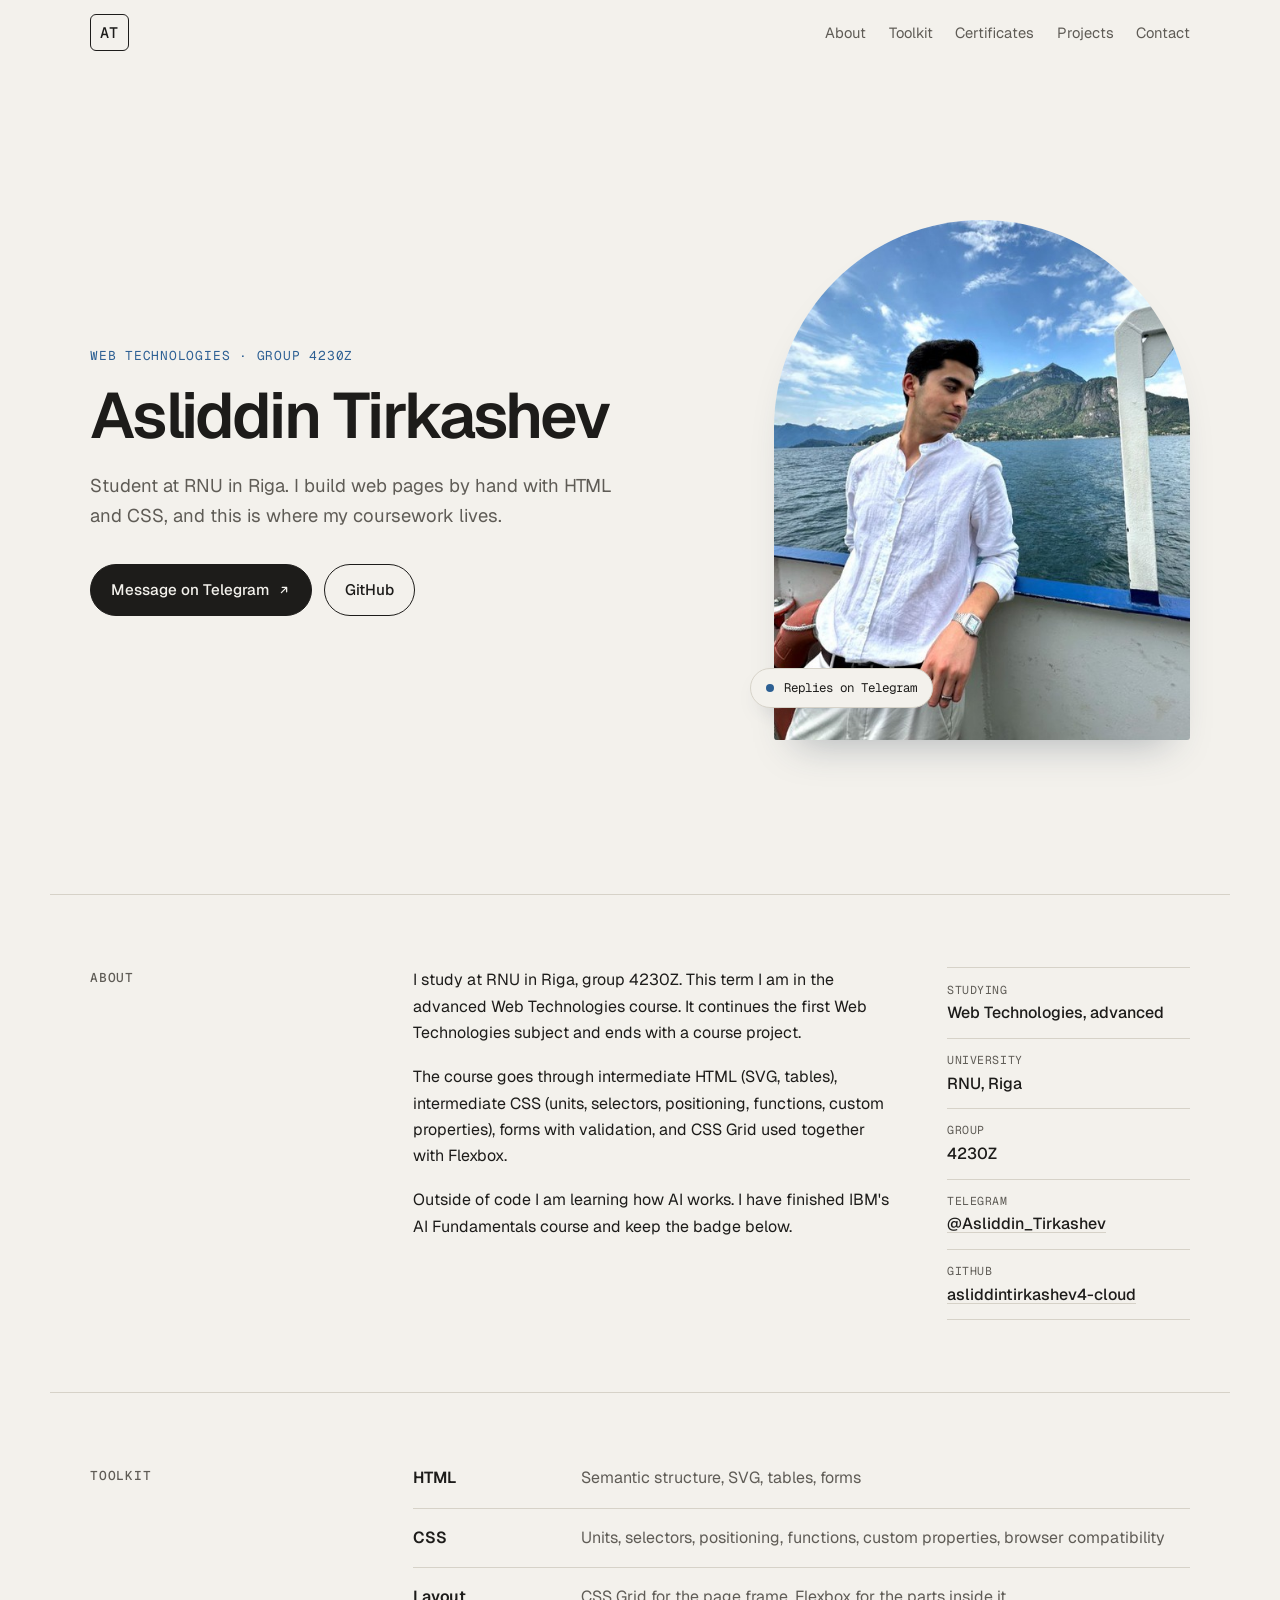
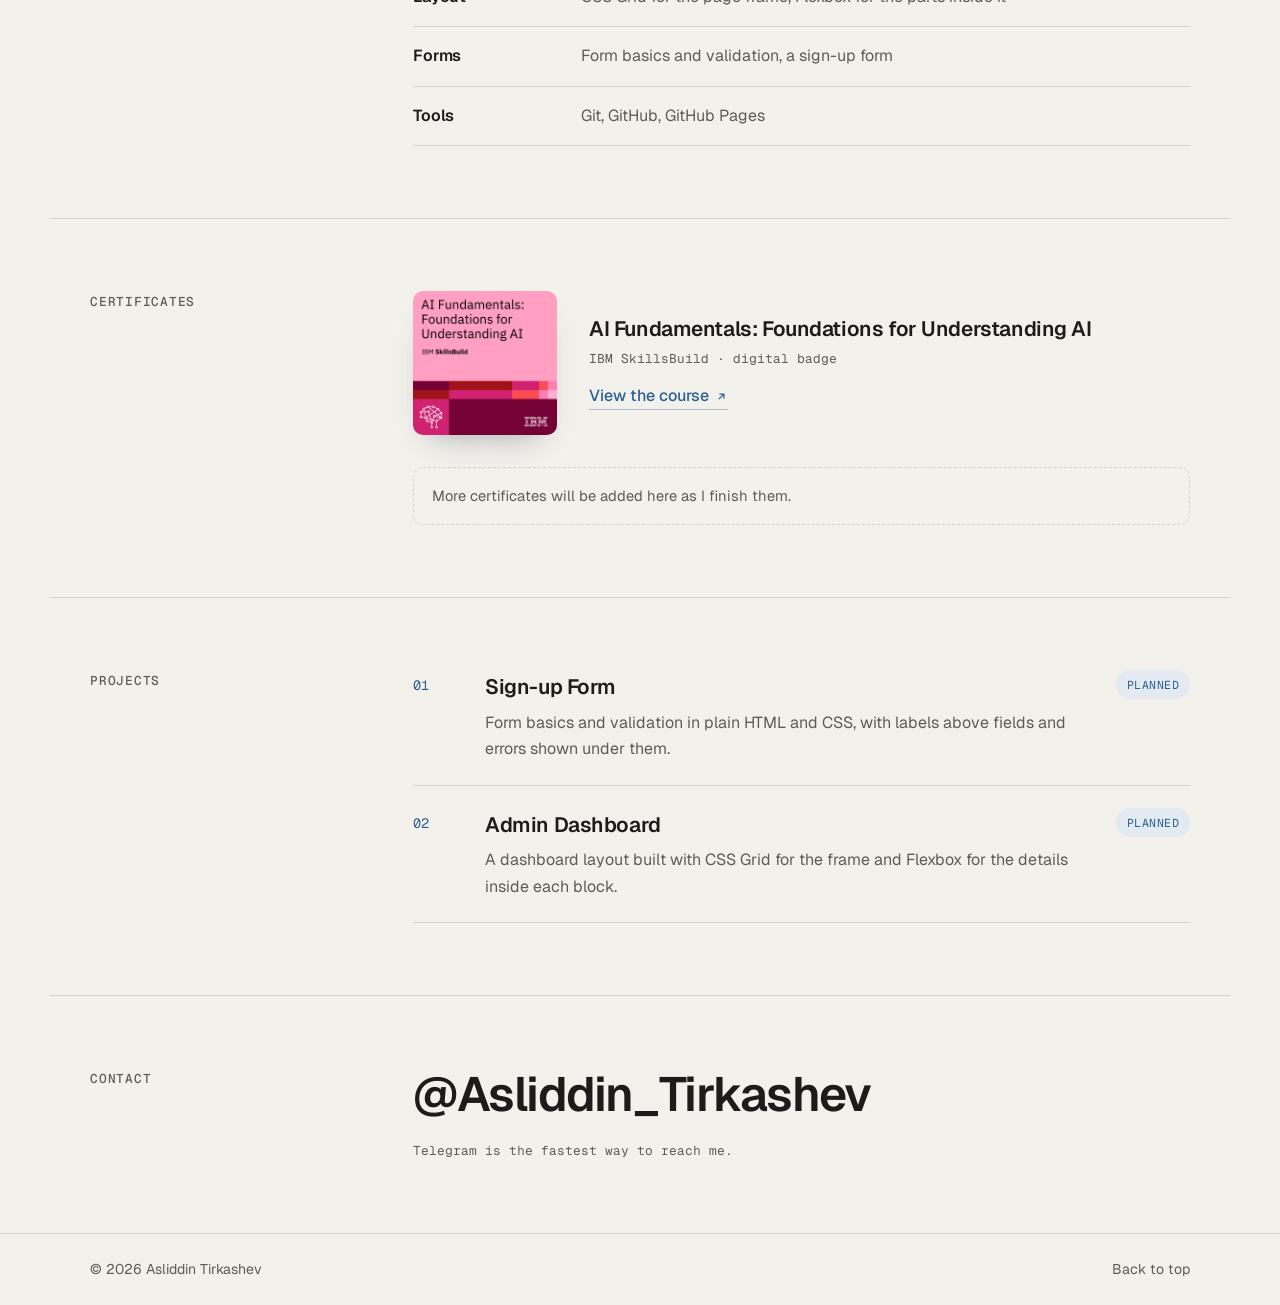
==== index.html @ c1d9bcc5 "Add profile page" ====
<!doctype html>
<html lang="en">
<head>
  <meta charset="utf-8">
  <meta name="viewport" content="width=device-width, initial-scale=1">
  <title>Asliddin Tirkashev — Web Technologies, RNU Riga</title>
  <meta name="description" content="Profile of Asliddin Tirkashev, student of the advanced Web Technologies course at RNU, Riga: skills, certificates and course projects.">
  <meta name="theme-color" content="#f3f1ec">
  <meta property="og:title" content="Asliddin Tirkashev — Web Technologies, RNU Riga">
  <meta property="og:description" content="Student profile: HTML, CSS, Grid, Flexbox, forms. Certificates and course projects.">
  <meta property="og:type" content="website">
  <meta property="og:image" content="assets/photo.jpg">
  <link rel="icon" href="data:image/svg+xml,%3Csvg xmlns='http://www.w3.org/2000/svg' viewBox='0 0 64 64'%3E%3Crect width='64' height='64' rx='14' fill='%232c5f93'/%3E%3Ctext x='32' y='41' font-family='Georgia,serif' font-size='28' text-anchor='middle' fill='%23fff'%3EAT%3C/text%3E%3C/svg%3E">
  <link rel="preconnect" href="https://fonts.googleapis.com">
  <link rel="preconnect" href="https://fonts.gstatic.com" crossorigin>
  <link rel="stylesheet" href="https://fonts.googleapis.com/css2?family=Geist:wght@400;500;600&family=Geist+Mono:wght@400;500&display=swap">
  <link rel="stylesheet" href="style.css">
</head>
<body>
  <a class="skip" href="#main">Skip to content</a>

  <header class="top">
    <div class="wrap top__row">
      <a class="mark" href="#top" aria-label="Asliddin Tirkashev, home">AT</a>
      <nav class="nav" aria-label="Main">
        <a href="#about">About</a>
        <a href="#toolkit">Toolkit</a>
        <a href="#certificates">Certificates</a>
        <a href="#projects">Projects</a>
        <a href="#contact">Contact</a>
      </nav>
    </div>
  </header>

  <main id="main">
    <section class="hero wrap" id="top">
      <div class="hero__text">
        <p class="eyebrow rise" style="--i:0">Web Technologies &middot; Group 4230Z</p>
        <h1 class="rise" style="--i:1">Asliddin Tirkashev</h1>
        <p class="lead rise" style="--i:2">Student at RNU in Riga. I build web pages by hand with HTML and CSS, and this is where my coursework lives.</p>
        <div class="actions rise" style="--i:3">
          <a class="btn btn--solid" href="https://t.me/Asliddin_Tirkashev" target="_blank" rel="noopener">
            Message on Telegram
            <svg viewBox="0 0 16 16" width="14" height="14" aria-hidden="true"><path d="M5 11 11 5M6 5h5v5" fill="none" stroke="currentColor" stroke-width="1.5" stroke-linecap="round" stroke-linejoin="round"/></svg>
          </a>
          <a class="btn btn--line" href="https://github.com/asliddintirkashev4-cloud" target="_blank" rel="noopener">GitHub</a>
        </div>
      </div>

      <figure class="portrait rise" style="--i:2">
        <img src="assets/photo.jpg" width="640" height="640" alt="Asliddin Tirkashev standing on a ferry deck in a white linen shirt, with mountains and a lake behind him">
        <figcaption class="portrait__tag"><span class="dot" aria-hidden="true"></span>Replies on Telegram</figcaption>
      </figure>
    </section>

    <section class="block wrap" id="about">
      <h2 class="label">About</h2>
      <div class="block__body about">
        <div class="about__text">
          <p>I study at RNU in Riga, group 4230Z. This term I am in the advanced Web Technologies course. It continues the first Web Technologies subject and ends with a course project.</p>
          <p>The course goes through intermediate HTML (SVG, tables), intermediate CSS (units, selectors, positioning, functions, custom properties), forms with validation, and CSS Grid used together with Flexbox.</p>
          <p>Outside of code I am learning how AI works. I have finished IBM's AI Fundamentals course and keep the badge below.</p>
        </div>
        <dl class="facts">
          <div><dt>Studying</dt><dd>Web Technologies, advanced</dd></div>
          <div><dt>University</dt><dd>RNU, Riga</dd></div>
          <div><dt>Group</dt><dd>4230Z</dd></div>
          <div><dt>Telegram</dt><dd><a href="https://t.me/Asliddin_Tirkashev" target="_blank" rel="noopener">@Asliddin_Tirkashev</a></dd></div>
          <div><dt>GitHub</dt><dd><a href="https://github.com/asliddintirkashev4-cloud" target="_blank" rel="noopener">asliddintirkashev4-cloud</a></dd></div>
        </dl>
      </div>
    </section>

    <section class="block wrap" id="toolkit">
      <h2 class="label">Toolkit</h2>
      <div class="block__body">
        <ul class="rows">
          <li><span class="rows__name">HTML</span><span class="rows__desc">Semantic structure, SVG, tables, forms</span></li>
          <li><span class="rows__name">CSS</span><span class="rows__desc">Units, selectors, positioning, functions, custom properties, browser compatibility</span></li>
          <li><span class="rows__name">Layout</span><span class="rows__desc">CSS Grid for the page frame, Flexbox for the parts inside it</span></li>
          <li><span class="rows__name">Forms</span><span class="rows__desc">Form basics and validation, a sign-up form</span></li>
          <li><span class="rows__name">Tools</span><span class="rows__desc">Git, GitHub, GitHub Pages</span></li>
        </ul>
      </div>
    </section>

    <section class="block wrap" id="certificates">
      <h2 class="label">Certificates</h2>
      <div class="block__body">
        <article class="cert">
          <img src="assets/ibm-ai-fundamentals.png" width="600" height="600" loading="lazy" alt="IBM SkillsBuild badge: AI Fundamentals, Foundations for Understanding AI">
          <div class="cert__text">
            <h3>AI Fundamentals: Foundations for Understanding AI</h3>
            <p class="meta">IBM SkillsBuild &middot; digital badge</p>
            <a class="link" href="https://ibm.biz/BdbBS4" target="_blank" rel="noopener">View the course
              <svg viewBox="0 0 16 16" width="13" height="13" aria-hidden="true"><path d="M5 11 11 5M6 5h5v5" fill="none" stroke="currentColor" stroke-width="1.5" stroke-linecap="round" stroke-linejoin="round"/></svg>
            </a>
          </div>
        </article>
        <p class="empty">More certificates will be added here as I finish them.</p>
      </div>
    </section>

    <section class="block wrap" id="projects">
      <h2 class="label">Projects</h2>
      <div class="block__body">
        <ol class="projects">
          <li>
            <span class="projects__n">01</span>
            <div>
              <h3>Sign-up Form</h3>
              <p>Form basics and validation in plain HTML and CSS, with labels above fields and errors shown under them.</p>
            </div>
            <span class="status">Planned</span>
          </li>
          <li>
            <span class="projects__n">02</span>
            <div>
              <h3>Admin Dashboard</h3>
              <p>A dashboard layout built with CSS Grid for the frame and Flexbox for the details inside each block.</p>
            </div>
            <span class="status">Planned</span>
          </li>
        </ol>
      </div>
    </section>

    <section class="block wrap" id="contact">
      <h2 class="label">Contact</h2>
      <div class="block__body contact">
        <a class="contact__big" href="https://t.me/Asliddin_Tirkashev" target="_blank" rel="noopener">@Asliddin_Tirkashev</a>
        <p class="meta">Telegram is the fastest way to reach me.</p>
      </div>
    </section>
  </main>

  <footer class="foot">
    <div class="wrap foot__row">
      <span>&copy; 2026 Asliddin Tirkashev</span>
      <a href="#top">Back to top</a>
    </div>
  </footer>

  <script>
    (function () {
      var items = document.querySelectorAll('.block');
      if (!('IntersectionObserver' in window)) return;
      document.documentElement.classList.add('js');
      var io = new IntersectionObserver(function (entries) {
        entries.forEach(function (e) {
          if (e.isIntersecting) { e.target.classList.add('in'); io.unobserve(e.target); }
        });
      }, { threshold: 0.12 });
      items.forEach(function (el) { io.observe(el); });
    })();
  </script>
</body>
</html>
---- style.css ----
:root {
  --bg: #f3f1ec;
  --ink: #1d1c1a;
  --muted: #5f5c56;
  --line: #d6d2c8;
  --accent: #2c5f93;
  --accent-soft: #e3eaf1;
  --radius: 14px;
  --ease: cubic-bezier(0.16, 1, 0.3, 1);
  --font: "Geist", system-ui, -apple-system, "Segoe UI", sans-serif;
  --mono: "Geist Mono", ui-monospace, "SF Mono", Menlo, monospace;
}

*, *::before, *::after { box-sizing: border-box; }

html { scroll-behavior: smooth; scroll-padding-top: 4.5rem; }

body {
  margin: 0;
  background: var(--bg);
  color: var(--ink);
  font-family: var(--font);
  font-size: 1rem;
  line-height: 1.65;
  -webkit-font-smoothing: antialiased;
}

img { display: block; max-width: 100%; height: auto; }

a { color: inherit; }

:focus-visible { outline: 2px solid var(--accent); outline-offset: 3px; border-radius: 4px; }

.wrap {
  width: 100%;
  max-width: 1180px;
  margin-inline: auto;
  padding-inline: clamp(1rem, 4vw, 2.5rem);
}

.skip {
  position: absolute; left: 1rem; top: -4rem;
  background: var(--ink); color: var(--bg);
  padding: 0.5rem 0.9rem; border-radius: 6px; text-decoration: none;
}
.skip:focus { top: 1rem; }

/* header */
.top { position: sticky; top: 0; background: color-mix(in srgb, var(--bg) 88%, transparent); backdrop-filter: blur(10px); border-bottom: 1px solid transparent; z-index: 5; }
.top__row { display: flex; align-items: center; justify-content: space-between; gap: 1rem; padding-block: 0.9rem; }
.mark {
  font-family: var(--mono); font-weight: 500; font-size: 0.95rem; letter-spacing: 0.04em;
  text-decoration: none; padding: 0.3rem 0.55rem; border: 1px solid var(--ink); border-radius: 6px;
}
.nav { display: flex; flex-wrap: wrap; gap: 0.25rem 1.4rem; font-size: 0.92rem; }
.nav a { text-decoration: none; color: var(--muted); transition: color 0.25s var(--ease); }
.nav a:hover { color: var(--ink); }

/* hero: text left, arch portrait right, uneven columns */
.hero {
  display: grid;
  grid-template-columns: 7fr 5fr;
  gap: clamp(2rem, 6vw, 5rem);
  align-items: center;
  min-height: calc(100dvh - 4.5rem);
  padding-block: clamp(2rem, 6vh, 4rem);
}

.eyebrow {
  margin: 0 0 1.1rem;
  font-family: var(--mono); font-size: 0.8rem; letter-spacing: 0.06em; text-transform: uppercase;
  color: var(--accent);
}

h1 {
  margin: 0 0 1.4rem;
  font-weight: 600;
  font-size: clamp(2.4rem, 5.4vw, 4rem);
  line-height: 1.02;
  letter-spacing: -0.035em;
}

.lead { margin: 0 0 2rem; max-width: 46ch; font-size: 1.15rem; color: var(--muted); }

.actions { display: flex; flex-wrap: wrap; gap: 0.75rem; }

.btn {
  display: inline-flex; align-items: center; gap: 0.5rem;
  padding: 0.8rem 1.25rem; border-radius: 999px;
  font-weight: 500; font-size: 0.95rem; text-decoration: none;
  border: 1px solid var(--ink);
  transition: transform 0.3s var(--ease), background 0.3s var(--ease), color 0.3s var(--ease);
}
.btn svg { transition: transform 0.3s var(--ease); }
.btn:hover svg { transform: translate(2px, -2px); }
.btn:active { transform: translateY(1px) scale(0.98); }
.btn--solid { background: var(--ink); color: var(--bg); }
.btn--solid:hover { background: var(--accent); border-color: var(--accent); }
.btn--line:hover { background: var(--ink); color: var(--bg); }

.portrait { margin: 0; position: relative; justify-self: end; width: min(100%, 26rem); }
.portrait img {
  width: 100%; aspect-ratio: 4 / 5; object-fit: cover; object-position: 25% 50%;
  border-radius: 999px 999px var(--radius) var(--radius);
  box-shadow: 0 24px 40px -22px rgba(44, 60, 80, 0.35);
}
.portrait__tag {
  position: absolute; left: -1.5rem; bottom: 2rem;
  display: inline-flex; align-items: center; gap: 0.6rem;
  padding: 0.55rem 0.95rem; border-radius: 999px;
  background: var(--bg); border: 1px solid var(--line);
  font-family: var(--mono); font-size: 0.78rem;
  box-shadow: 0 10px 24px -14px rgba(44, 60, 80, 0.4);
}
.dot { width: 8px; height: 8px; border-radius: 50%; background: var(--accent); animation: breathe 2.6s ease-in-out infinite; }
@keyframes breathe { 0%, 100% { opacity: 1; transform: scale(1); } 50% { opacity: 0.35; transform: scale(0.8); } }

/* sections: label column + content column */
.block {
  display: grid;
  grid-template-columns: 1fr 3fr;
  gap: 1.5rem clamp(1.5rem, 5vw, 4rem);
  padding-block: clamp(2.5rem, 7vw, 4.5rem);
  border-top: 1px solid var(--line);
}
.label {
  margin: 0; font-family: var(--mono); font-weight: 500;
  font-size: 0.8rem; letter-spacing: 0.06em; text-transform: uppercase; color: var(--muted);
}

.about { display: grid; grid-template-columns: 2fr 1fr; gap: 2rem clamp(1.5rem, 4vw, 3rem); }
.about__text p { margin: 0 0 1.1rem; max-width: 60ch; }
.about__text p:last-child { margin-bottom: 0; }

.facts { margin: 0; }
.facts div { padding-block: 0.7rem; border-top: 1px solid var(--line); }
.facts div:last-child { border-bottom: 1px solid var(--line); }
.facts dt { font-family: var(--mono); font-size: 0.72rem; letter-spacing: 0.05em; text-transform: uppercase; color: var(--muted); }
.facts dd { margin: 0.1rem 0 0; font-weight: 500; overflow-wrap: anywhere; }
.facts a { text-decoration-color: var(--line); text-underline-offset: 3px; transition: text-decoration-color 0.25s var(--ease); }
.facts a:hover { text-decoration-color: var(--accent); }

.rows { list-style: none; margin: 0; padding: 0; }
.rows li {
  display: grid; grid-template-columns: 9rem 1fr; gap: 0.5rem 1.5rem;
  padding-block: 1rem; border-bottom: 1px solid var(--line);
}
.rows li:first-child { padding-top: 0; }
.rows__name { font-weight: 600; letter-spacing: -0.01em; }
.rows__desc { color: var(--muted); max-width: 58ch; }

.cert { display: grid; grid-template-columns: 9rem 1fr; gap: 1.5rem 2rem; align-items: center; }
.cert img { border-radius: 10px; box-shadow: 0 16px 30px -18px rgba(44, 60, 80, 0.45); }
.cert h3 { margin: 0 0 0.35rem; font-size: 1.3rem; font-weight: 600; letter-spacing: -0.02em; line-height: 1.25; }
.meta { margin: 0 0 0.9rem; font-family: var(--mono); font-size: 0.8rem; color: var(--muted); }
.link {
  display: inline-flex; align-items: center; gap: 0.4rem;
  color: var(--accent); font-weight: 500; text-decoration: none;
  border-bottom: 1px solid color-mix(in srgb, var(--accent) 35%, transparent);
  transition: border-color 0.25s var(--ease);
}
.link:hover { border-color: var(--accent); }
.empty {
  margin: 2rem 0 0; padding: 1rem 1.1rem;
  border: 1px dashed var(--line); border-radius: 10px;
  color: var(--muted); font-size: 0.92rem;
}

.projects { list-style: none; margin: 0; padding: 0; }
.projects li {
  display: grid; grid-template-columns: 3rem 1fr auto; gap: 1rem 1.5rem; align-items: start;
  padding-block: 1.4rem; border-bottom: 1px solid var(--line);
  transition: padding-left 0.4s var(--ease);
}
.projects li:first-child { padding-top: 0; }
.projects li:hover { padding-left: 0.6rem; }
.projects__n { font-family: var(--mono); font-size: 0.85rem; color: var(--accent); padding-top: 0.25rem; }
.projects h3 { margin: 0 0 0.3rem; font-size: 1.3rem; font-weight: 600; letter-spacing: -0.02em; }
.projects p { margin: 0; color: var(--muted); max-width: 54ch; }
.status {
  font-family: var(--mono); font-size: 0.72rem; letter-spacing: 0.05em; text-transform: uppercase;
  padding: 0.3rem 0.65rem; border-radius: 999px; background: var(--accent-soft); color: var(--accent);
}

.contact__big {
  display: inline-block; font-size: clamp(1.7rem, 4.6vw, 3rem); font-weight: 600; letter-spacing: -0.03em;
  text-decoration: none; line-height: 1.1;
  background: linear-gradient(var(--accent), var(--accent)) 0 100% / 0 2px no-repeat;
  padding-bottom: 0.25rem;
  transition: background-size 0.5s var(--ease), color 0.3s var(--ease);
}
.contact__big:hover { background-size: 100% 2px; color: var(--accent); }
.contact .meta { margin: 0.9rem 0 0; }

.foot { border-top: 1px solid var(--line); }
.foot__row { display: flex; justify-content: space-between; gap: 1rem; padding-block: 1.5rem; font-size: 0.88rem; color: var(--muted); }
.foot a { text-decoration: none; }
.foot a:hover { color: var(--ink); }

/* load-in cascade */
.rise { opacity: 0; transform: translateY(14px); animation: rise 0.8s var(--ease) forwards; animation-delay: calc(var(--i, 0) * 110ms + 80ms); }
@keyframes rise { to { opacity: 1; transform: none; } }

.js .block { opacity: 0; transform: translateY(18px); transition: opacity 0.7s var(--ease), transform 0.7s var(--ease); }
.js .block.in { opacity: 1; transform: none; }

@media (max-width: 860px) {
  .hero { grid-template-columns: 1fr; min-height: 0; }
  .portrait { justify-self: start; width: min(100%, 22rem); order: -1; }
  .portrait__tag { left: 1rem; }
  .block, .about { grid-template-columns: 1fr; }
  .nav { gap: 0.2rem 1rem; font-size: 0.85rem; }
}

@media (max-width: 560px) {
  .top__row { flex-direction: column; align-items: flex-start; gap: 0.5rem; }
  .rows li { grid-template-columns: 1fr; gap: 0.15rem; }
  .cert { grid-template-columns: 6rem 1fr; gap: 1rem; }
  .projects li { grid-template-columns: 2rem 1fr; }
  .projects .status { grid-column: 2; justify-self: start; }
}

@media (prefers-reduced-motion: reduce) {
  html { scroll-behavior: auto; }
  .rise, .js .block { opacity: 1; transform: none; animation: none; transition: none; }
  .dot { animation: none; }
}
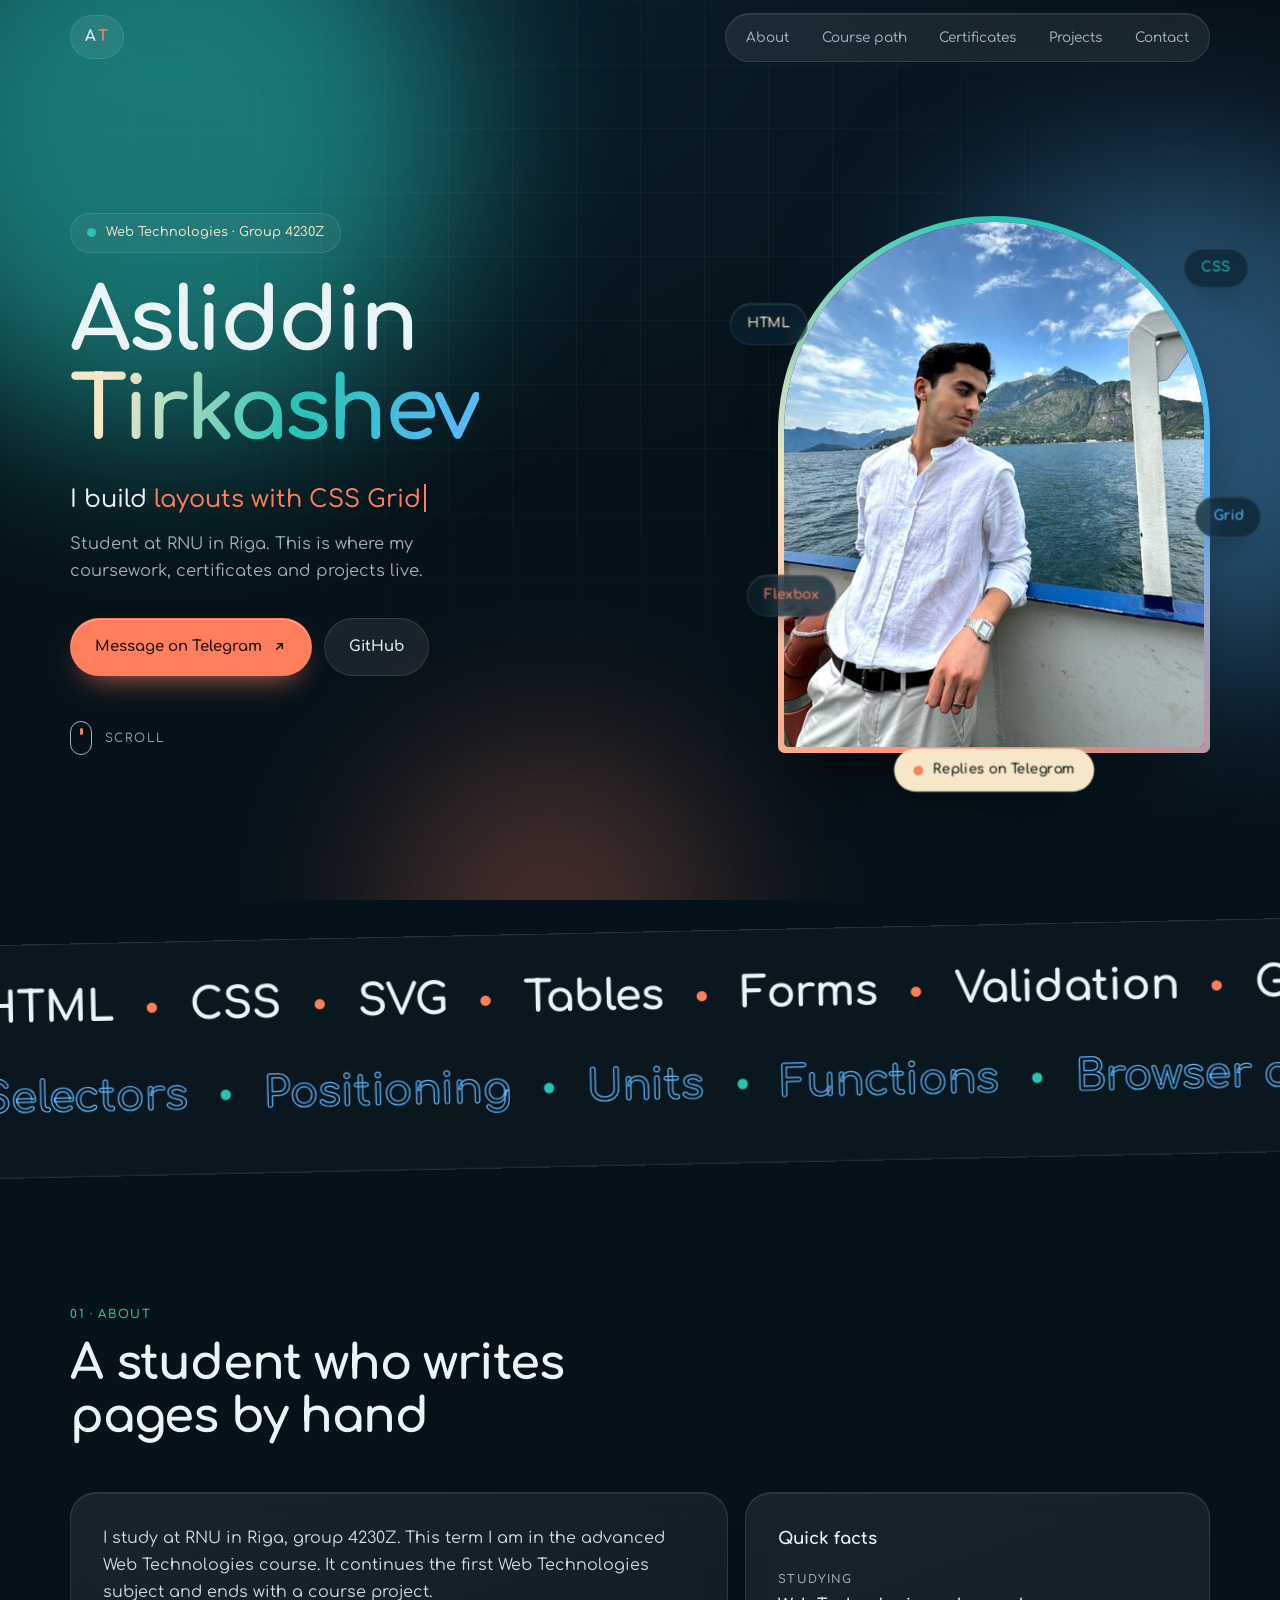
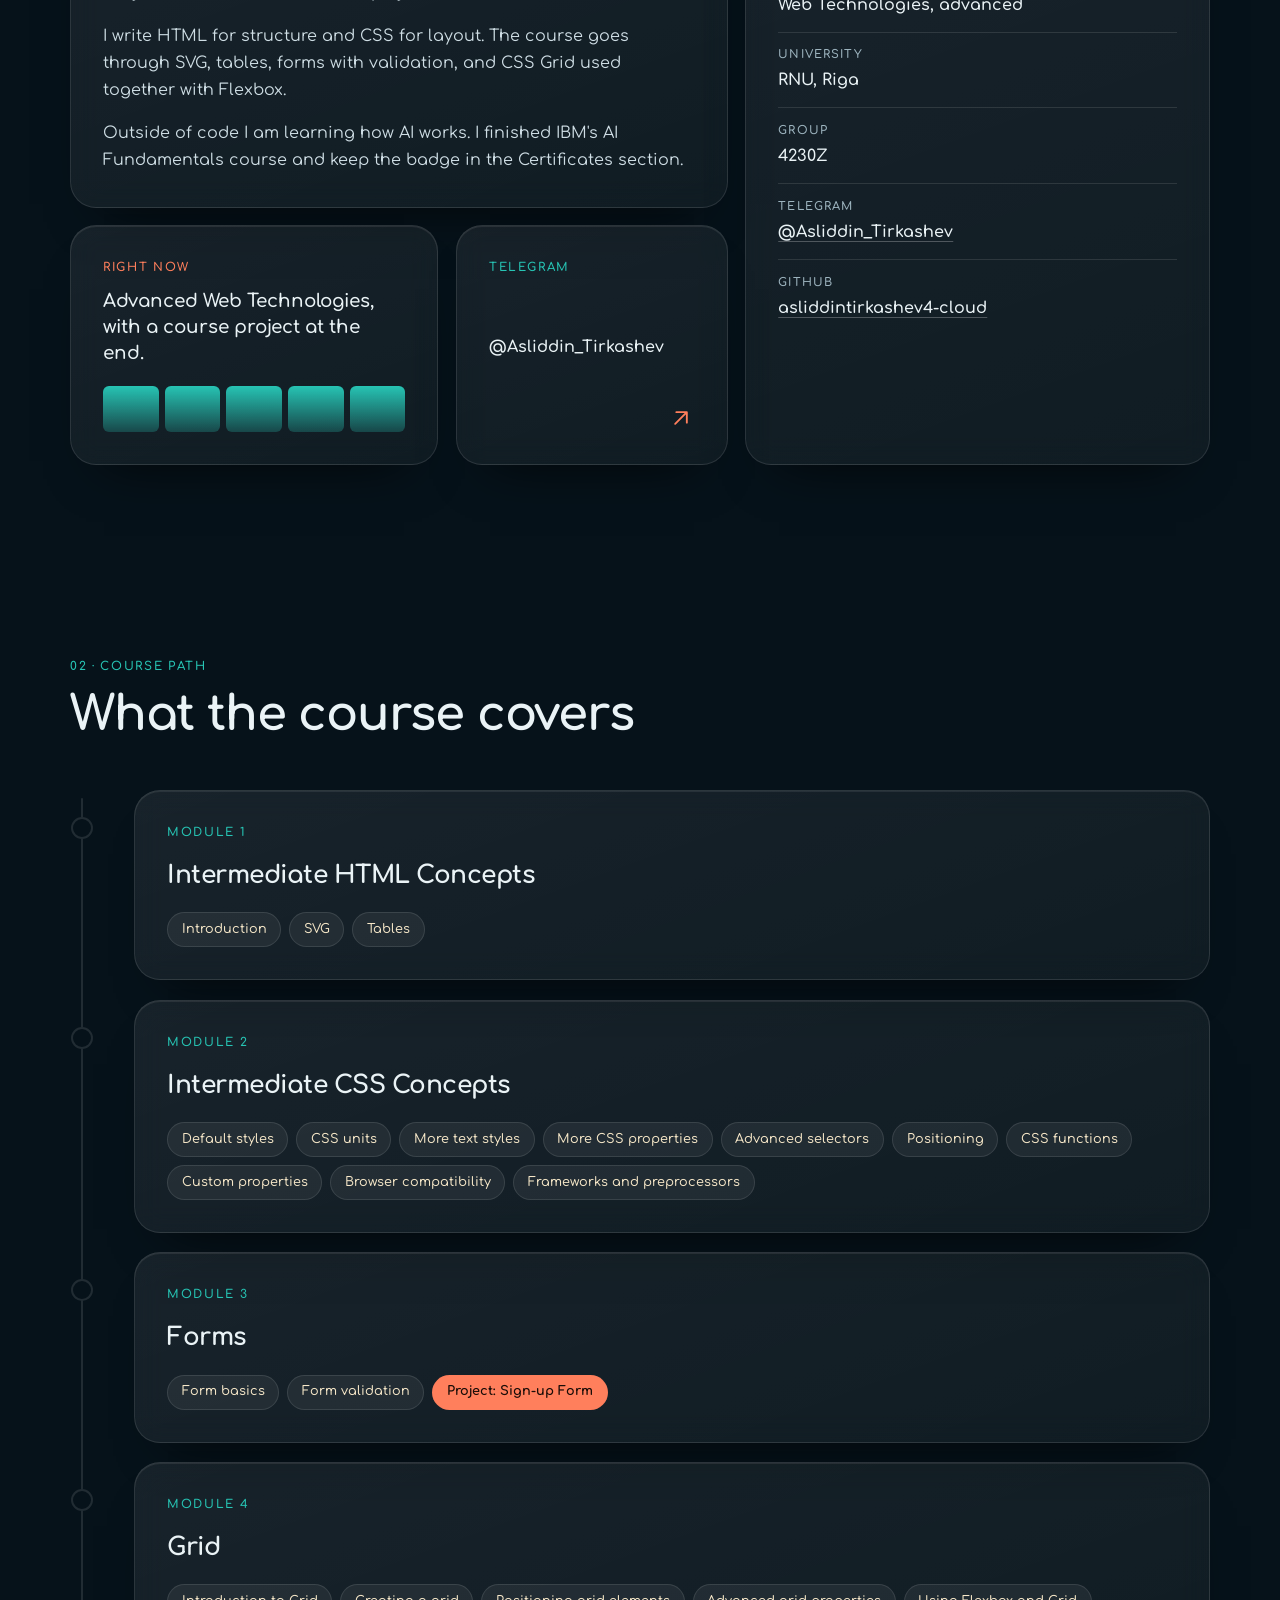
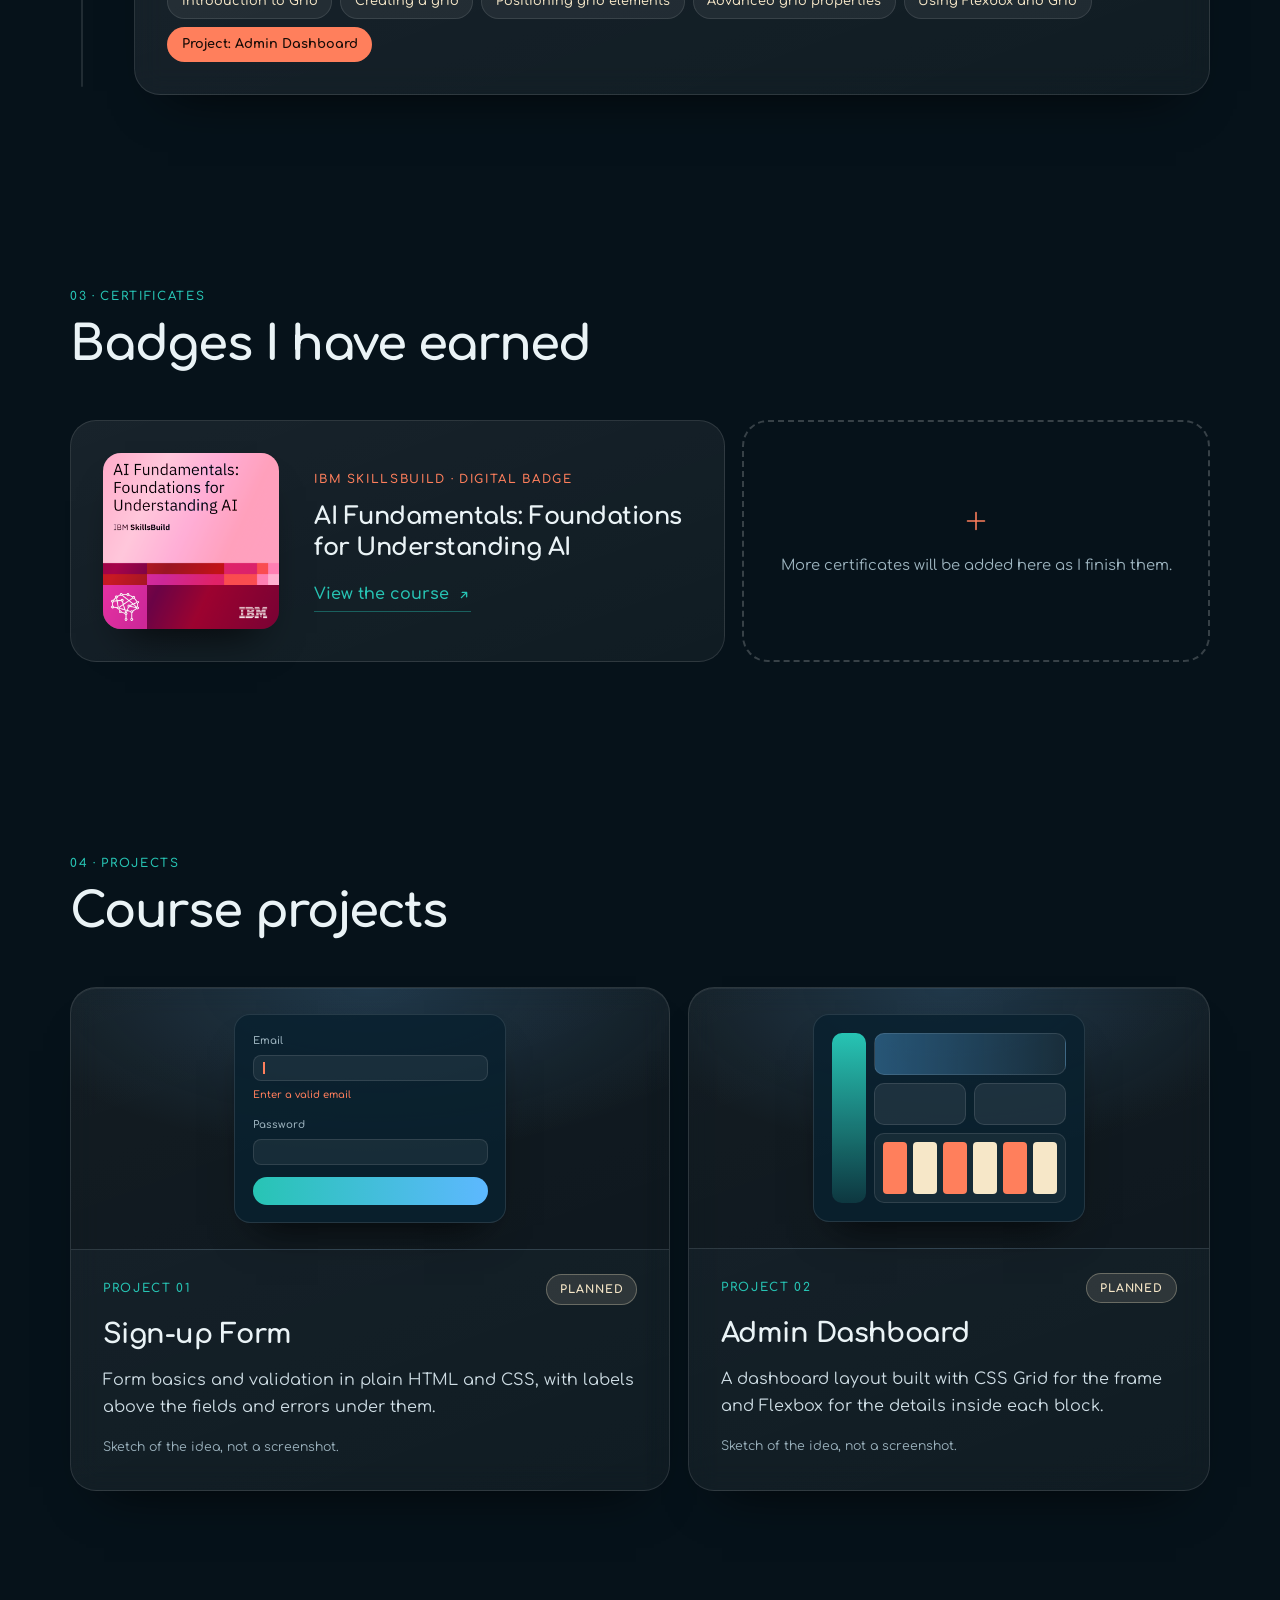
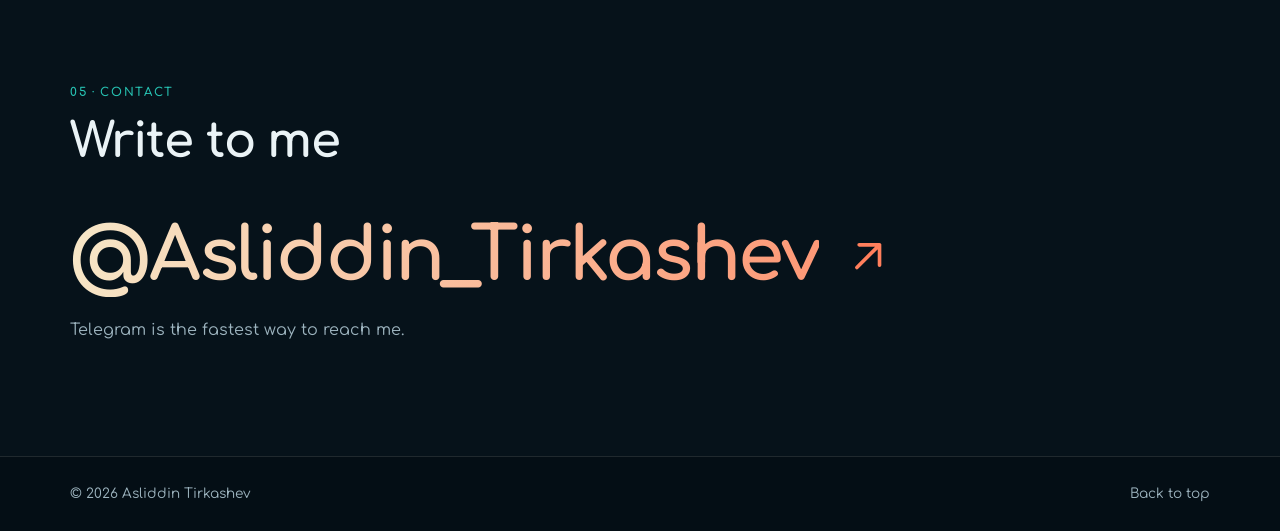
==== commit b2647db7: "Redesign profile page" ====
--- a/index.html
+++ b/index.html
@@ -4,133 +4,279 @@
   <meta charset="utf-8">
   <meta name="viewport" content="width=device-width, initial-scale=1">
   <title>Asliddin Tirkashev — Web Technologies, RNU Riga</title>
-  <meta name="description" content="Profile of Asliddin Tirkashev, student of the advanced Web Technologies course at RNU, Riga: skills, certificates and course projects.">
-  <meta name="theme-color" content="#f3f1ec">
+  <meta name="description" content="Profile of Asliddin Tirkashev, student of the advanced Web Technologies course at RNU, Riga: course path, certificates and projects.">
+  <meta name="theme-color" content="#06121a">
   <meta property="og:title" content="Asliddin Tirkashev — Web Technologies, RNU Riga">
-  <meta property="og:description" content="Student profile: HTML, CSS, Grid, Flexbox, forms. Certificates and course projects.">
+  <meta property="og:description" content="Student profile: HTML, CSS, Grid, Flexbox, forms. Course path, certificates and projects.">
   <meta property="og:type" content="website">
   <meta property="og:image" content="assets/photo.jpg">
-  <link rel="icon" href="data:image/svg+xml,%3Csvg xmlns='http://www.w3.org/2000/svg' viewBox='0 0 64 64'%3E%3Crect width='64' height='64' rx='14' fill='%232c5f93'/%3E%3Ctext x='32' y='41' font-family='Georgia,serif' font-size='28' text-anchor='middle' fill='%23fff'%3EAT%3C/text%3E%3C/svg%3E">
+  <link rel="icon" href="data:image/svg+xml,%3Csvg xmlns='http://www.w3.org/2000/svg' viewBox='0 0 64 64'%3E%3Crect width='64' height='64' rx='20' fill='%2306121a'/%3E%3Ccircle cx='32' cy='32' r='22' fill='none' stroke='%2327c4b4' stroke-width='4'/%3E%3Ctext x='32' y='40' font-family='Verdana,sans-serif' font-weight='700' font-size='22' text-anchor='middle' fill='%23ff7f5c'%3EAT%3C/text%3E%3C/svg%3E">
   <link rel="preconnect" href="https://fonts.googleapis.com">
   <link rel="preconnect" href="https://fonts.gstatic.com" crossorigin>
-  <link rel="stylesheet" href="https://fonts.googleapis.com/css2?family=Geist:wght@400;500;600&family=Geist+Mono:wght@400;500&display=swap">
+  <link rel="stylesheet" href="https://fonts.googleapis.com/css2?family=Comfortaa:wght@300;400;500;600;700&display=swap">
   <link rel="stylesheet" href="style.css">
 </head>
 <body>
   <a class="skip" href="#main">Skip to content</a>
 
+  <!-- atmosphere -->
+  <div class="bg" aria-hidden="true">
+    <i class="blob blob--teal"></i>
+    <i class="blob blob--sky"></i>
+    <i class="blob blob--coral"></i>
+    <i class="grid-lines"></i>
+  </div>
+  <div class="progress" aria-hidden="true"><i></i></div>
+
   <header class="top">
     <div class="wrap top__row">
-      <a class="mark" href="#top" aria-label="Asliddin Tirkashev, home">AT</a>
+      <a class="mark" href="#top" aria-label="Asliddin Tirkashev, home"><span>A</span><span>T</span></a>
       <nav class="nav" aria-label="Main">
-        <a href="#about">About</a>
-        <a href="#toolkit">Toolkit</a>
-        <a href="#certificates">Certificates</a>
-        <a href="#projects">Projects</a>
-        <a href="#contact">Contact</a>
+        <a href="#about" data-nav="about">About</a>
+        <a href="#path" data-nav="path">Course path</a>
+        <a href="#certificates" data-nav="certificates">Certificates</a>
+        <a href="#projects" data-nav="projects">Projects</a>
+        <a href="#contact" data-nav="contact">Contact</a>
       </nav>
     </div>
   </header>
 
   <main id="main">
-    <section class="hero wrap" id="top">
+
+    <!-- HERO -->
+    <section class="hero wrap" id="top" data-section="top">
       <div class="hero__text">
-        <p class="eyebrow rise" style="--i:0">Web Technologies &middot; Group 4230Z</p>
-        <h1 class="rise" style="--i:1">Asliddin Tirkashev</h1>
-        <p class="lead rise" style="--i:2">Student at RNU in Riga. I build web pages by hand with HTML and CSS, and this is where my coursework lives.</p>
-        <div class="actions rise" style="--i:3">
-          <a class="btn btn--solid" href="https://t.me/Asliddin_Tirkashev" target="_blank" rel="noopener">
-            Message on Telegram
-            <svg viewBox="0 0 16 16" width="14" height="14" aria-hidden="true"><path d="M5 11 11 5M6 5h5v5" fill="none" stroke="currentColor" stroke-width="1.5" stroke-linecap="round" stroke-linejoin="round"/></svg>
+        <p class="pill pill--live rise" style="--i:0"><span class="dot" aria-hidden="true"></span>Web Technologies &middot; Group 4230Z</p>
+
+        <h1 class="h1" aria-label="Asliddin Tirkashev">
+          <span class="line"><span style="--i:1">Asliddin</span></span>
+          <span class="line"><span style="--i:2">Tirkashev</span></span>
+        </h1>
+
+        <p class="role rise" style="--i:3">
+          I build <span class="typed" id="typed" aria-live="off">web pages</span><span class="caret" aria-hidden="true"></span>
+        </p>
+        <p class="lead rise" style="--i:4">Student at RNU in Riga. This is where my coursework, certificates and projects live.</p>
+
+        <div class="actions rise" style="--i:5">
+          <a class="btn btn--coral magnet" href="https://t.me/Asliddin_Tirkashev" target="_blank" rel="noopener">
+            <span>Message on Telegram</span>
+            <svg viewBox="0 0 16 16" width="15" height="15" aria-hidden="true"><path d="M5 11 11 5M6 5h5v5" fill="none" stroke="currentColor" stroke-width="1.6" stroke-linecap="round" stroke-linejoin="round"/></svg>
           </a>
-          <a class="btn btn--line" href="https://github.com/asliddintirkashev4-cloud" target="_blank" rel="noopener">GitHub</a>
-        </div>
-      </div>
-
-      <figure class="portrait rise" style="--i:2">
-        <img src="assets/photo.jpg" width="640" height="640" alt="Asliddin Tirkashev standing on a ferry deck in a white linen shirt, with mountains and a lake behind him">
-        <figcaption class="portrait__tag"><span class="dot" aria-hidden="true"></span>Replies on Telegram</figcaption>
-      </figure>
-    </section>
-
-    <section class="block wrap" id="about">
-      <h2 class="label">About</h2>
-      <div class="block__body about">
-        <div class="about__text">
+          <a class="btn btn--glass magnet" href="https://github.com/asliddintirkashev4-cloud" target="_blank" rel="noopener"><span>GitHub</span></a>
+        </div>
+
+        <a class="scroll-cue rise" style="--i:6" href="#about" aria-label="Scroll to About">
+          <span class="scroll-cue__mouse" aria-hidden="true"><i></i></span>Scroll
+        </a>
+      </div>
+
+      <div class="portrait rise" style="--i:2">
+        <div class="tilt" id="tilt">
+          <div class="ring">
+            <img src="assets/photo.jpg" width="640" height="640" alt="Asliddin Tirkashev standing on a ferry deck in a white linen shirt, with mountains and a lake behind him">
+          </div>
+          <span class="chip chip--a" aria-hidden="true">HTML</span>
+          <span class="chip chip--b" aria-hidden="true">CSS</span>
+          <span class="chip chip--c" aria-hidden="true">Grid</span>
+          <span class="chip chip--d" aria-hidden="true">Flexbox</span>
+          <span class="tag"><span class="dot" aria-hidden="true"></span>Replies on Telegram</span>
+        </div>
+      </div>
+    </section>
+
+    <!-- MARQUEE -->
+    <section class="marquee" aria-hidden="true">
+      <div class="marquee__row">
+        <div class="marquee__track">
+          <span>HTML</span><i></i><span>CSS</span><i></i><span>SVG</span><i></i><span>Tables</span><i></i><span>Forms</span><i></i><span>Validation</span><i></i><span>Grid</span><i></i><span>Flexbox</span><i></i><span>Custom properties</span><i></i><span>Git</span><i></i><span>GitHub Pages</span><i></i>
+          <span>HTML</span><i></i><span>CSS</span><i></i><span>SVG</span><i></i><span>Tables</span><i></i><span>Forms</span><i></i><span>Validation</span><i></i><span>Grid</span><i></i><span>Flexbox</span><i></i><span>Custom properties</span><i></i><span>Git</span><i></i><span>GitHub Pages</span><i></i>
+        </div>
+      </div>
+      <div class="marquee__row marquee__row--outline">
+        <div class="marquee__track marquee__track--rev">
+          <span>Selectors</span><i></i><span>Positioning</span><i></i><span>Units</span><i></i><span>Functions</span><i></i><span>Browser compatibility</span><i></i><span>Layout</span><i></i>
+          <span>Selectors</span><i></i><span>Positioning</span><i></i><span>Units</span><i></i><span>Functions</span><i></i><span>Browser compatibility</span><i></i><span>Layout</span><i></i>
+        </div>
+      </div>
+    </section>
+
+    <!-- ABOUT (bento) -->
+    <section class="sec wrap" id="about" data-section="about">
+      <header class="sec__head reveal">
+        <p class="kicker">01 &middot; About</p>
+        <h2>A student who writes pages by hand</h2>
+      </header>
+
+      <div class="bento">
+        <article class="card spot reveal bento__text" style="--d:0">
           <p>I study at RNU in Riga, group 4230Z. This term I am in the advanced Web Technologies course. It continues the first Web Technologies subject and ends with a course project.</p>
-          <p>The course goes through intermediate HTML (SVG, tables), intermediate CSS (units, selectors, positioning, functions, custom properties), forms with validation, and CSS Grid used together with Flexbox.</p>
-          <p>Outside of code I am learning how AI works. I have finished IBM's AI Fundamentals course and keep the badge below.</p>
-        </div>
-        <dl class="facts">
-          <div><dt>Studying</dt><dd>Web Technologies, advanced</dd></div>
-          <div><dt>University</dt><dd>RNU, Riga</dd></div>
-          <div><dt>Group</dt><dd>4230Z</dd></div>
-          <div><dt>Telegram</dt><dd><a href="https://t.me/Asliddin_Tirkashev" target="_blank" rel="noopener">@Asliddin_Tirkashev</a></dd></div>
-          <div><dt>GitHub</dt><dd><a href="https://github.com/asliddintirkashev4-cloud" target="_blank" rel="noopener">asliddintirkashev4-cloud</a></dd></div>
-        </dl>
-      </div>
-    </section>
-
-    <section class="block wrap" id="toolkit">
-      <h2 class="label">Toolkit</h2>
-      <div class="block__body">
-        <ul class="rows">
-          <li><span class="rows__name">HTML</span><span class="rows__desc">Semantic structure, SVG, tables, forms</span></li>
-          <li><span class="rows__name">CSS</span><span class="rows__desc">Units, selectors, positioning, functions, custom properties, browser compatibility</span></li>
-          <li><span class="rows__name">Layout</span><span class="rows__desc">CSS Grid for the page frame, Flexbox for the parts inside it</span></li>
-          <li><span class="rows__name">Forms</span><span class="rows__desc">Form basics and validation, a sign-up form</span></li>
-          <li><span class="rows__name">Tools</span><span class="rows__desc">Git, GitHub, GitHub Pages</span></li>
-        </ul>
-      </div>
-    </section>
-
-    <section class="block wrap" id="certificates">
-      <h2 class="label">Certificates</h2>
-      <div class="block__body">
-        <article class="cert">
-          <img src="assets/ibm-ai-fundamentals.png" width="600" height="600" loading="lazy" alt="IBM SkillsBuild badge: AI Fundamentals, Foundations for Understanding AI">
+          <p>I write HTML for structure and CSS for layout. The course goes through SVG, tables, forms with validation, and CSS Grid used together with Flexbox.</p>
+          <p>Outside of code I am learning how AI works. I finished IBM's AI Fundamentals course and keep the badge in the Certificates section.</p>
+        </article>
+
+        <article class="card spot reveal bento__facts" style="--d:1">
+          <h3 class="card__title">Quick facts</h3>
+          <dl class="facts">
+            <div><dt>Studying</dt><dd>Web Technologies, advanced</dd></div>
+            <div><dt>University</dt><dd>RNU, Riga</dd></div>
+            <div><dt>Group</dt><dd>4230Z</dd></div>
+            <div><dt>Telegram</dt><dd><a href="https://t.me/Asliddin_Tirkashev" target="_blank" rel="noopener">@Asliddin_Tirkashev</a></dd></div>
+            <div><dt>GitHub</dt><dd><a href="https://github.com/asliddintirkashev4-cloud" target="_blank" rel="noopener">asliddintirkashev4-cloud</a></dd></div>
+          </dl>
+        </article>
+
+        <article class="card spot reveal bento__now" style="--d:2">
+          <p class="kicker kicker--coral">Right now</p>
+          <p class="big">Advanced Web Technologies, with a course project at the end.</p>
+          <div class="bars" aria-hidden="true"><i></i><i></i><i></i><i></i><i></i></div>
+        </article>
+
+        <a class="card spot reveal bento__tg" style="--d:3" href="https://t.me/Asliddin_Tirkashev" target="_blank" rel="noopener">
+          <p class="kicker">Telegram</p>
+          <p class="big big--handle">@Asliddin_Tirkashev</p>
+          <svg class="arrow" viewBox="0 0 24 24" width="28" height="28" aria-hidden="true"><path d="M7 17 17 7M8 7h9v9" fill="none" stroke="currentColor" stroke-width="1.6" stroke-linecap="round" stroke-linejoin="round"/></svg>
+        </a>
+      </div>
+    </section>
+
+    <!-- COURSE PATH (timeline) -->
+    <section class="sec wrap" id="path" data-section="path">
+      <header class="sec__head reveal">
+        <p class="kicker">02 &middot; Course path</p>
+        <h2>What the course covers</h2>
+      </header>
+
+      <ol class="path" id="path-list">
+        <li class="path__fill" aria-hidden="true"></li>
+
+        <li class="stop reveal" style="--d:0">
+          <span class="stop__node" aria-hidden="true"></span>
+          <div class="card spot">
+            <p class="kicker">Module 1</p>
+            <h3>Intermediate HTML Concepts</h3>
+            <ul class="tags"><li>Introduction</li><li>SVG</li><li>Tables</li></ul>
+          </div>
+        </li>
+
+        <li class="stop reveal" style="--d:0">
+          <span class="stop__node" aria-hidden="true"></span>
+          <div class="card spot">
+            <p class="kicker">Module 2</p>
+            <h3>Intermediate CSS Concepts</h3>
+            <ul class="tags">
+              <li>Default styles</li><li>CSS units</li><li>More text styles</li><li>More CSS properties</li><li>Advanced selectors</li><li>Positioning</li><li>CSS functions</li><li>Custom properties</li><li>Browser compatibility</li><li>Frameworks and preprocessors</li>
+            </ul>
+          </div>
+        </li>
+
+        <li class="stop reveal" style="--d:0">
+          <span class="stop__node" aria-hidden="true"></span>
+          <div class="card spot">
+            <p class="kicker">Module 3</p>
+            <h3>Forms</h3>
+            <ul class="tags"><li>Form basics</li><li>Form validation</li><li class="tags__project">Project: Sign-up Form</li></ul>
+          </div>
+        </li>
+
+        <li class="stop reveal" style="--d:0">
+          <span class="stop__node" aria-hidden="true"></span>
+          <div class="card spot">
+            <p class="kicker">Module 4</p>
+            <h3>Grid</h3>
+            <ul class="tags"><li>Introduction to Grid</li><li>Creating a grid</li><li>Positioning grid elements</li><li>Advanced grid properties</li><li>Using Flexbox and Grid</li><li class="tags__project">Project: Admin Dashboard</li></ul>
+          </div>
+        </li>
+      </ol>
+    </section>
+
+    <!-- CERTIFICATES -->
+    <section class="sec wrap" id="certificates" data-section="certificates">
+      <header class="sec__head reveal">
+        <p class="kicker">03 &middot; Certificates</p>
+        <h2>Badges I have earned</h2>
+      </header>
+
+      <div class="certs">
+        <article class="cert reveal" style="--d:0">
+          <div class="holo tilt-card" id="holo">
+            <img src="assets/ibm-ai-fundamentals.png" width="600" height="600" loading="lazy" alt="IBM SkillsBuild badge: AI Fundamentals, Foundations for Understanding AI">
+            <span class="holo__shine" aria-hidden="true"></span>
+          </div>
           <div class="cert__text">
+            <p class="kicker kicker--coral">IBM SkillsBuild &middot; digital badge</p>
             <h3>AI Fundamentals: Foundations for Understanding AI</h3>
-            <p class="meta">IBM SkillsBuild &middot; digital badge</p>
             <a class="link" href="https://ibm.biz/BdbBS4" target="_blank" rel="noopener">View the course
-              <svg viewBox="0 0 16 16" width="13" height="13" aria-hidden="true"><path d="M5 11 11 5M6 5h5v5" fill="none" stroke="currentColor" stroke-width="1.5" stroke-linecap="round" stroke-linejoin="round"/></svg>
+              <svg viewBox="0 0 16 16" width="14" height="14" aria-hidden="true"><path d="M5 11 11 5M6 5h5v5" fill="none" stroke="currentColor" stroke-width="1.6" stroke-linecap="round" stroke-linejoin="round"/></svg>
             </a>
           </div>
         </article>
-        <p class="empty">More certificates will be added here as I finish them.</p>
-      </div>
-    </section>
-
-    <section class="block wrap" id="projects">
-      <h2 class="label">Projects</h2>
-      <div class="block__body">
-        <ol class="projects">
-          <li>
-            <span class="projects__n">01</span>
-            <div>
-              <h3>Sign-up Form</h3>
-              <p>Form basics and validation in plain HTML and CSS, with labels above fields and errors shown under them.</p>
+
+        <div class="slot reveal" style="--d:1">
+          <svg viewBox="0 0 48 48" width="34" height="34" aria-hidden="true"><path d="M24 12v24M12 24h24" fill="none" stroke="currentColor" stroke-width="2.2" stroke-linecap="round"/></svg>
+          <p>More certificates will be added here as I finish them.</p>
+        </div>
+      </div>
+    </section>
+
+    <!-- PROJECTS -->
+    <section class="sec wrap" id="projects" data-section="projects">
+      <header class="sec__head reveal">
+        <p class="kicker">04 &middot; Projects</p>
+        <h2>Course projects</h2>
+      </header>
+
+      <div class="projects">
+        <article class="project card spot reveal" style="--d:0">
+          <div class="project__art" aria-hidden="true">
+            <div class="mock mock--form">
+              <span class="mock__label">Email</span>
+              <span class="mock__input mock__input--err"><i></i></span>
+              <span class="mock__error">Enter a valid email</span>
+              <span class="mock__label">Password</span>
+              <span class="mock__input"></span>
+              <span class="mock__btn"></span>
             </div>
-            <span class="status">Planned</span>
-          </li>
-          <li>
-            <span class="projects__n">02</span>
-            <div>
-              <h3>Admin Dashboard</h3>
-              <p>A dashboard layout built with CSS Grid for the frame and Flexbox for the details inside each block.</p>
+          </div>
+          <div class="project__body">
+            <div class="project__top"><p class="kicker">Project 01</p><span class="status">Planned</span></div>
+            <h3>Sign-up Form</h3>
+            <p>Form basics and validation in plain HTML and CSS, with labels above the fields and errors under them.</p>
+            <p class="note">Sketch of the idea, not a screenshot.</p>
+          </div>
+        </article>
+
+        <article class="project card spot reveal" style="--d:1">
+          <div class="project__art" aria-hidden="true">
+            <div class="mock mock--dash">
+              <span class="mock__side"></span>
+              <span class="mock__tile mock__tile--wide"></span>
+              <span class="mock__tile"></span>
+              <span class="mock__tile"></span>
+              <span class="mock__chart"><i></i><i></i><i></i><i></i><i></i><i></i></span>
             </div>
-            <span class="status">Planned</span>
-          </li>
-        </ol>
-      </div>
-    </section>
-
-    <section class="block wrap" id="contact">
-      <h2 class="label">Contact</h2>
-      <div class="block__body contact">
-        <a class="contact__big" href="https://t.me/Asliddin_Tirkashev" target="_blank" rel="noopener">@Asliddin_Tirkashev</a>
-        <p class="meta">Telegram is the fastest way to reach me.</p>
-      </div>
+          </div>
+          <div class="project__body">
+            <div class="project__top"><p class="kicker">Project 02</p><span class="status">Planned</span></div>
+            <h3>Admin Dashboard</h3>
+            <p>A dashboard layout built with CSS Grid for the frame and Flexbox for the details inside each block.</p>
+            <p class="note">Sketch of the idea, not a screenshot.</p>
+          </div>
+        </article>
+      </div>
+    </section>
+
+    <!-- CONTACT -->
+    <section class="sec wrap contact" id="contact" data-section="contact">
+      <header class="sec__head reveal">
+        <p class="kicker">05 &middot; Contact</p>
+        <h2>Write to me</h2>
+      </header>
+      <a class="contact__big magnet reveal" href="https://t.me/Asliddin_Tirkashev" target="_blank" rel="noopener">
+        <span>@Asliddin_Tirkashev</span>
+        <svg viewBox="0 0 24 24" width="44" height="44" aria-hidden="true"><path d="M7 17 17 7M8 7h9v9" fill="none" stroke="currentColor" stroke-width="1.6" stroke-linecap="round" stroke-linejoin="round"/></svg>
+      </a>
+      <p class="contact__meta reveal">Telegram is the fastest way to reach me.</p>
     </section>
   </main>
 
@@ -141,18 +287,6 @@
     </div>
   </footer>
 
-  <script>
-    (function () {
-      var items = document.querySelectorAll('.block');
-      if (!('IntersectionObserver' in window)) return;
-      document.documentElement.classList.add('js');
-      var io = new IntersectionObserver(function (entries) {
-        entries.forEach(function (e) {
-          if (e.isIntersecting) { e.target.classList.add('in'); io.unobserve(e.target); }
-        });
-      }, { threshold: 0.12 });
-      items.forEach(function (el) { io.observe(el); });
-    })();
-  </script>
+  <script src="main.js" defer></script>
 </body>
 </html>
--- a/style.css
+++ b/style.css
@@ -1,227 +1,345 @@
+/* ===== tokens: palette taken from the portrait (lake, sky, lifebuoy) ===== */
 :root {
-  --bg: #f3f1ec;
-  --ink: #1d1c1a;
-  --muted: #5f5c56;
-  --line: #d6d2c8;
-  --accent: #2c5f93;
-  --accent-soft: #e3eaf1;
-  --radius: 14px;
+  --bg: #06121a;
+  --bg-2: #0a2230;
+  --panel: rgba(255, 255, 255, 0.045);
+  --panel-hi: rgba(255, 255, 255, 0.075);
+  --line: rgba(255, 255, 255, 0.11);
+  --text: #eaf3f6;
+  --muted: #9db4bf;
+  --teal: #27c4b4;
+  --sky: #5db8ff;
+  --sand: #f6e7c8;
+  --coral: #ff7f5c;
+  --radius: 26px;
   --ease: cubic-bezier(0.16, 1, 0.3, 1);
-  --font: "Geist", system-ui, -apple-system, "Segoe UI", sans-serif;
-  --mono: "Geist Mono", ui-monospace, "SF Mono", Menlo, monospace;
+  --font: "Comfortaa", "Nunito", system-ui, sans-serif;
 }
 
 *, *::before, *::after { box-sizing: border-box; }
 
-html { scroll-behavior: smooth; scroll-padding-top: 4.5rem; }
+html { scroll-behavior: smooth; scroll-padding-top: 5.5rem; }
 
 body {
   margin: 0;
   background: var(--bg);
-  color: var(--ink);
+  color: var(--text);
   font-family: var(--font);
   font-size: 1rem;
-  line-height: 1.65;
+  line-height: 1.7;
+  font-weight: 400;
   -webkit-font-smoothing: antialiased;
+  overflow-x: hidden;
 }
 
 img { display: block; max-width: 100%; height: auto; }
-
 a { color: inherit; }
-
-:focus-visible { outline: 2px solid var(--accent); outline-offset: 3px; border-radius: 4px; }
-
-.wrap {
-  width: 100%;
-  max-width: 1180px;
-  margin-inline: auto;
-  padding-inline: clamp(1rem, 4vw, 2.5rem);
-}
-
-.skip {
-  position: absolute; left: 1rem; top: -4rem;
-  background: var(--ink); color: var(--bg);
-  padding: 0.5rem 0.9rem; border-radius: 6px; text-decoration: none;
-}
+ul, ol, dl, dd, p, h1, h2, h3 { margin: 0; padding: 0; }
+ul, ol { list-style: none; }
+
+:focus-visible { outline: 2px solid var(--teal); outline-offset: 4px; border-radius: 8px; }
+::selection { background: var(--coral); color: #1a0d08; }
+
+.wrap { width: 100%; max-width: 1220px; margin-inline: auto; padding-inline: clamp(1rem, 4vw, 2.5rem); }
+
+.skip { position: absolute; left: 1rem; top: -4rem; background: var(--coral); color: #1a0d08; padding: 0.55rem 1rem; border-radius: 999px; text-decoration: none; font-weight: 600; z-index: 20; }
 .skip:focus { top: 1rem; }
 
-/* header */
-.top { position: sticky; top: 0; background: color-mix(in srgb, var(--bg) 88%, transparent); backdrop-filter: blur(10px); border-bottom: 1px solid transparent; z-index: 5; }
-.top__row { display: flex; align-items: center; justify-content: space-between; gap: 1rem; padding-block: 0.9rem; }
+/* ===== atmosphere ===== */
+.bg { position: fixed; inset: 0; z-index: -1; overflow: hidden; background: radial-gradient(120% 90% at 20% 0%, var(--bg-2), var(--bg) 60%); }
+.blob { position: absolute; border-radius: 50%; filter: blur(90px); opacity: 0.55; will-change: transform; }
+.blob--teal  { width: 46vw; height: 46vw; left: -10vw; top: -12vw; background: var(--teal);  animation: drift1 26s ease-in-out infinite alternate; }
+.blob--sky   { width: 40vw; height: 40vw; right: -12vw; top: 18vh; background: var(--sky); opacity: 0.4; animation: drift2 32s ease-in-out infinite alternate; }
+.blob--coral { width: 26vw; height: 26vw; left: 30vw; bottom: -14vw; background: var(--coral); opacity: 0.28; animation: drift3 28s ease-in-out infinite alternate; }
+@keyframes drift1 { to { transform: translate3d(14vw, 10vh, 0) scale(1.15); } }
+@keyframes drift2 { to { transform: translate3d(-12vw, -8vh, 0) scale(0.9); } }
+@keyframes drift3 { to { transform: translate3d(-18vw, -12vh, 0) scale(1.2); } }
+
+.grid-lines {
+  position: absolute; inset: 0;
+  background-image:
+    linear-gradient(rgba(255,255,255,0.035) 1px, transparent 1px),
+    linear-gradient(90deg, rgba(255,255,255,0.035) 1px, transparent 1px);
+  background-size: 64px 64px;
+  -webkit-mask-image: radial-gradient(70% 60% at 50% 30%, #000 20%, transparent 80%);
+  mask-image: radial-gradient(70% 60% at 50% 30%, #000 20%, transparent 80%);
+}
+
+.progress { position: fixed; left: 0; top: 0; width: 100%; height: 3px; z-index: 30; }
+.progress i { display: block; height: 100%; background: linear-gradient(90deg, var(--teal), var(--sky), var(--coral)); transform-origin: left; transform: scaleX(var(--scroll, 0)); }
+
+/* ===== header ===== */
+.top { position: sticky; top: 0; z-index: 10; padding-block: 0.8rem; }
+.top__row { display: flex; align-items: center; justify-content: space-between; gap: 1rem; }
+
 .mark {
-  font-family: var(--mono); font-weight: 500; font-size: 0.95rem; letter-spacing: 0.04em;
-  text-decoration: none; padding: 0.3rem 0.55rem; border: 1px solid var(--ink); border-radius: 6px;
-}
-.nav { display: flex; flex-wrap: wrap; gap: 0.25rem 1.4rem; font-size: 0.92rem; }
-.nav a { text-decoration: none; color: var(--muted); transition: color 0.25s var(--ease); }
-.nav a:hover { color: var(--ink); }
-
-/* hero: text left, arch portrait right, uneven columns */
+  display: inline-flex; gap: 1px; padding: 0.5rem 0.9rem; border-radius: 999px;
+  font-weight: 700; font-size: 0.95rem; letter-spacing: 0.04em; text-decoration: none;
+  background: var(--panel-hi); border: 1px solid var(--line); backdrop-filter: blur(14px); -webkit-backdrop-filter: blur(14px);
+}
+.mark span:last-child { color: var(--coral); }
+
+.nav {
+  display: flex; flex-wrap: wrap; gap: 0.15rem; padding: 0.3rem; border-radius: 999px;
+  background: var(--panel-hi); border: 1px solid var(--line);
+  backdrop-filter: blur(14px); -webkit-backdrop-filter: blur(14px);
+  box-shadow: inset 0 1px 0 rgba(255,255,255,0.08);
+}
+.nav a { padding: 0.45rem 0.95rem; border-radius: 999px; text-decoration: none; font-size: 0.85rem; font-weight: 500; color: var(--muted); transition: color 0.3s var(--ease), background 0.3s var(--ease); }
+.nav a:hover { color: var(--text); }
+.nav a.is-active { color: #06121a; background: var(--sand); }
+
+/* ===== hero ===== */
 .hero {
-  display: grid;
-  grid-template-columns: 7fr 5fr;
-  gap: clamp(2rem, 6vw, 5rem);
-  align-items: center;
-  min-height: calc(100dvh - 4.5rem);
-  padding-block: clamp(2rem, 6vh, 4rem);
-}
-
-.eyebrow {
-  margin: 0 0 1.1rem;
-  font-family: var(--mono); font-size: 0.8rem; letter-spacing: 0.06em; text-transform: uppercase;
-  color: var(--accent);
-}
-
-h1 {
-  margin: 0 0 1.4rem;
-  font-weight: 600;
-  font-size: clamp(2.4rem, 5.4vw, 4rem);
-  line-height: 1.02;
-  letter-spacing: -0.035em;
-}
-
-.lead { margin: 0 0 2rem; max-width: 46ch; font-size: 1.15rem; color: var(--muted); }
-
-.actions { display: flex; flex-wrap: wrap; gap: 0.75rem; }
-
+  display: grid; grid-template-columns: 7fr 5fr; gap: clamp(2rem, 6vw, 5rem); align-items: center;
+  min-height: calc(100dvh - 4.5rem); padding-block: clamp(1.5rem, 5vh, 3.5rem) clamp(2rem, 6vh, 4rem);
+}
+
+.pill {
+  display: inline-flex; align-items: center; gap: 0.6rem; margin-bottom: 1.6rem;
+  padding: 0.5rem 1rem; border-radius: 999px; font-size: 0.8rem; font-weight: 500; color: var(--sand);
+  background: var(--panel); border: 1px solid var(--line);
+}
+.dot { width: 9px; height: 9px; border-radius: 50%; background: var(--teal); box-shadow: 0 0 0 0 rgba(39,196,180,0.6); animation: ping 2.4s ease-out infinite; flex: none; }
+@keyframes ping { 0% { box-shadow: 0 0 0 0 rgba(39,196,180,0.55); } 70%, 100% { box-shadow: 0 0 0 10px rgba(39,196,180,0); } }
+
+.h1 { font-weight: 700; font-size: clamp(2.7rem, 7vw, 5.4rem); line-height: 1.02; letter-spacing: -0.03em; margin-bottom: 1.6rem; }
+.line { display: block; overflow: hidden; padding-bottom: 0.12em; margin-bottom: -0.12em; }
+.line > span { display: inline-block; transform: translateY(110%); animation: lift 1.1s var(--ease) forwards; animation-delay: calc(var(--i) * 140ms + 100ms); }
+.line:last-child > span { background: linear-gradient(100deg, var(--sand) 10%, var(--teal) 55%, var(--sky)); -webkit-background-clip: text; background-clip: text; color: transparent; }
+@keyframes lift { to { transform: none; } }
+
+.role { font-size: clamp(1.15rem, 2.4vw, 1.5rem); font-weight: 500; margin-bottom: 0.6rem; min-height: 2.2rem; }
+.typed { color: var(--coral); }
+.caret { display: inline-block; width: 2px; height: 1.15em; margin-left: 3px; vertical-align: -0.2em; background: var(--coral); animation: blink 1s steps(1) infinite; }
+@keyframes blink { 50% { opacity: 0; } }
+
+.lead { max-width: 44ch; color: var(--muted); font-size: 1.02rem; margin-bottom: 2rem; }
+
+.actions { display: flex; flex-wrap: wrap; gap: 0.8rem; margin-bottom: 2.6rem; }
 .btn {
-  display: inline-flex; align-items: center; gap: 0.5rem;
-  padding: 0.8rem 1.25rem; border-radius: 999px;
-  font-weight: 500; font-size: 0.95rem; text-decoration: none;
-  border: 1px solid var(--ink);
-  transition: transform 0.3s var(--ease), background 0.3s var(--ease), color 0.3s var(--ease);
-}
-.btn svg { transition: transform 0.3s var(--ease); }
-.btn:hover svg { transform: translate(2px, -2px); }
-.btn:active { transform: translateY(1px) scale(0.98); }
-.btn--solid { background: var(--ink); color: var(--bg); }
-.btn--solid:hover { background: var(--accent); border-color: var(--accent); }
-.btn--line:hover { background: var(--ink); color: var(--bg); }
-
-.portrait { margin: 0; position: relative; justify-self: end; width: min(100%, 26rem); }
-.portrait img {
-  width: 100%; aspect-ratio: 4 / 5; object-fit: cover; object-position: 25% 50%;
-  border-radius: 999px 999px var(--radius) var(--radius);
-  box-shadow: 0 24px 40px -22px rgba(44, 60, 80, 0.35);
-}
-.portrait__tag {
-  position: absolute; left: -1.5rem; bottom: 2rem;
-  display: inline-flex; align-items: center; gap: 0.6rem;
-  padding: 0.55rem 0.95rem; border-radius: 999px;
-  background: var(--bg); border: 1px solid var(--line);
-  font-family: var(--mono); font-size: 0.78rem;
-  box-shadow: 0 10px 24px -14px rgba(44, 60, 80, 0.4);
-}
-.dot { width: 8px; height: 8px; border-radius: 50%; background: var(--accent); animation: breathe 2.6s ease-in-out infinite; }
-@keyframes breathe { 0%, 100% { opacity: 1; transform: scale(1); } 50% { opacity: 0.35; transform: scale(0.8); } }
-
-/* sections: label column + content column */
-.block {
-  display: grid;
-  grid-template-columns: 1fr 3fr;
-  gap: 1.5rem clamp(1.5rem, 5vw, 4rem);
-  padding-block: clamp(2.5rem, 7vw, 4.5rem);
-  border-top: 1px solid var(--line);
-}
-.label {
-  margin: 0; font-family: var(--mono); font-weight: 500;
-  font-size: 0.8rem; letter-spacing: 0.06em; text-transform: uppercase; color: var(--muted);
-}
-
-.about { display: grid; grid-template-columns: 2fr 1fr; gap: 2rem clamp(1.5rem, 4vw, 3rem); }
-.about__text p { margin: 0 0 1.1rem; max-width: 60ch; }
-.about__text p:last-child { margin-bottom: 0; }
-
-.facts { margin: 0; }
-.facts div { padding-block: 0.7rem; border-top: 1px solid var(--line); }
-.facts div:last-child { border-bottom: 1px solid var(--line); }
-.facts dt { font-family: var(--mono); font-size: 0.72rem; letter-spacing: 0.05em; text-transform: uppercase; color: var(--muted); }
-.facts dd { margin: 0.1rem 0 0; font-weight: 500; overflow-wrap: anywhere; }
-.facts a { text-decoration-color: var(--line); text-underline-offset: 3px; transition: text-decoration-color 0.25s var(--ease); }
-.facts a:hover { text-decoration-color: var(--accent); }
-
-.rows { list-style: none; margin: 0; padding: 0; }
-.rows li {
-  display: grid; grid-template-columns: 9rem 1fr; gap: 0.5rem 1.5rem;
-  padding-block: 1rem; border-bottom: 1px solid var(--line);
-}
-.rows li:first-child { padding-top: 0; }
-.rows__name { font-weight: 600; letter-spacing: -0.01em; }
-.rows__desc { color: var(--muted); max-width: 58ch; }
-
-.cert { display: grid; grid-template-columns: 9rem 1fr; gap: 1.5rem 2rem; align-items: center; }
-.cert img { border-radius: 10px; box-shadow: 0 16px 30px -18px rgba(44, 60, 80, 0.45); }
-.cert h3 { margin: 0 0 0.35rem; font-size: 1.3rem; font-weight: 600; letter-spacing: -0.02em; line-height: 1.25; }
-.meta { margin: 0 0 0.9rem; font-family: var(--mono); font-size: 0.8rem; color: var(--muted); }
-.link {
-  display: inline-flex; align-items: center; gap: 0.4rem;
-  color: var(--accent); font-weight: 500; text-decoration: none;
-  border-bottom: 1px solid color-mix(in srgb, var(--accent) 35%, transparent);
-  transition: border-color 0.25s var(--ease);
-}
-.link:hover { border-color: var(--accent); }
-.empty {
-  margin: 2rem 0 0; padding: 1rem 1.1rem;
-  border: 1px dashed var(--line); border-radius: 10px;
-  color: var(--muted); font-size: 0.92rem;
-}
-
-.projects { list-style: none; margin: 0; padding: 0; }
-.projects li {
-  display: grid; grid-template-columns: 3rem 1fr auto; gap: 1rem 1.5rem; align-items: start;
-  padding-block: 1.4rem; border-bottom: 1px solid var(--line);
-  transition: padding-left 0.4s var(--ease);
-}
-.projects li:first-child { padding-top: 0; }
-.projects li:hover { padding-left: 0.6rem; }
-.projects__n { font-family: var(--mono); font-size: 0.85rem; color: var(--accent); padding-top: 0.25rem; }
-.projects h3 { margin: 0 0 0.3rem; font-size: 1.3rem; font-weight: 600; letter-spacing: -0.02em; }
-.projects p { margin: 0; color: var(--muted); max-width: 54ch; }
-.status {
-  font-family: var(--mono); font-size: 0.72rem; letter-spacing: 0.05em; text-transform: uppercase;
-  padding: 0.3rem 0.65rem; border-radius: 999px; background: var(--accent-soft); color: var(--accent);
-}
-
-.contact__big {
-  display: inline-block; font-size: clamp(1.7rem, 4.6vw, 3rem); font-weight: 600; letter-spacing: -0.03em;
-  text-decoration: none; line-height: 1.1;
-  background: linear-gradient(var(--accent), var(--accent)) 0 100% / 0 2px no-repeat;
-  padding-bottom: 0.25rem;
-  transition: background-size 0.5s var(--ease), color 0.3s var(--ease);
-}
-.contact__big:hover { background-size: 100% 2px; color: var(--accent); }
-.contact .meta { margin: 0.9rem 0 0; }
-
-.foot { border-top: 1px solid var(--line); }
-.foot__row { display: flex; justify-content: space-between; gap: 1rem; padding-block: 1.5rem; font-size: 0.88rem; color: var(--muted); }
-.foot a { text-decoration: none; }
-.foot a:hover { color: var(--ink); }
-
-/* load-in cascade */
-.rise { opacity: 0; transform: translateY(14px); animation: rise 0.8s var(--ease) forwards; animation-delay: calc(var(--i, 0) * 110ms + 80ms); }
+  display: inline-flex; align-items: center; gap: 0.6rem; padding: 0.95rem 1.5rem; border-radius: 999px;
+  font-family: inherit; font-weight: 600; font-size: 0.93rem; text-decoration: none; cursor: pointer; border: 1px solid transparent;
+  transition: transform 0.35s var(--ease), background 0.35s var(--ease), box-shadow 0.35s var(--ease);
+}
+.btn svg { transition: transform 0.35s var(--ease); }
+.btn:hover svg { transform: translate(3px, -3px); }
+.btn:active { transform: scale(0.97); }
+.btn--coral { background: var(--coral); color: #1a0d08; box-shadow: 0 14px 30px -14px rgba(255,127,92,0.8), inset 0 1px 0 rgba(255,255,255,0.35); }
+.btn--coral:hover { background: #ff946f; }
+.btn--glass { background: var(--panel-hi); border-color: var(--line); color: var(--text); backdrop-filter: blur(10px); -webkit-backdrop-filter: blur(10px); }
+.btn--glass:hover { background: rgba(255,255,255,0.12); }
+.magnet { will-change: transform; }
+
+.scroll-cue { display: inline-flex; align-items: center; gap: 0.8rem; font-size: 0.75rem; letter-spacing: 0.14em; text-transform: uppercase; color: var(--muted); text-decoration: none; }
+.scroll-cue__mouse { width: 22px; height: 34px; border: 1.5px solid var(--muted); border-radius: 12px; display: grid; justify-items: center; padding-top: 6px; }
+.scroll-cue__mouse i { width: 3px; height: 7px; border-radius: 2px; background: var(--coral); animation: wheel 1.8s var(--ease) infinite; }
+@keyframes wheel { 0% { transform: translateY(0); opacity: 1; } 80%, 100% { transform: translateY(12px); opacity: 0; } }
+
+/* portrait */
+.portrait { justify-self: end; width: min(100%, 27rem); perspective: 1000px; }
+.tilt { position: relative; transform-style: preserve-3d; transform: rotateX(var(--rx, 0deg)) rotateY(var(--ry, 0deg)); transition: transform 0.25s var(--ease); }
+.ring { position: relative; border-radius: 999px 999px 30px 30px; padding: 6px; overflow: hidden; box-shadow: 0 40px 70px -30px rgba(0,0,0,0.7); }
+.ring::before { content: ""; position: absolute; inset: -60%; background: conic-gradient(from 0deg, var(--teal), var(--sky), var(--coral), var(--sand), var(--teal)); animation: spin 9s linear infinite; }
+@keyframes spin { to { transform: rotate(360deg); } }
+.ring img { position: relative; width: 100%; aspect-ratio: 4 / 5; object-fit: cover; object-position: 25% 50%; border-radius: 994px 994px 24px 24px; background: var(--bg-2); }
+
+.chip {
+  position: absolute; padding: 0.5rem 1rem; border-radius: 999px; font-size: 0.8rem; font-weight: 600;
+  background: rgba(10, 34, 48, 0.72); border: 1px solid var(--line); color: var(--sand);
+  backdrop-filter: blur(10px); -webkit-backdrop-filter: blur(10px);
+  box-shadow: 0 14px 28px -14px rgba(0,0,0,0.6), inset 0 1px 0 rgba(255,255,255,0.12);
+  animation: float 6s ease-in-out infinite; transform: translateZ(50px);
+}
+.chip--a { left: -2.2rem; top: 18%; }
+.chip--b { right: -1.6rem; top: 8%; animation-delay: -1.5s; color: var(--teal); }
+.chip--c { right: -2.4rem; top: 52%; animation-delay: -3s; color: var(--sky); }
+.chip--d { left: -1.2rem; top: 66%; animation-delay: -4.5s; color: var(--coral); }
+@keyframes float { 0%, 100% { translate: 0 0; } 50% { translate: 0 -12px; } }
+
+.tag {
+  position: absolute; left: 50%; bottom: -1.1rem; translate: -50% 0; display: inline-flex; align-items: center; gap: 0.6rem; white-space: nowrap;
+  padding: 0.6rem 1.1rem; border-radius: 999px; font-size: 0.78rem; font-weight: 600;
+  background: var(--sand); color: #06121a; transform: translateZ(70px); box-shadow: 0 16px 30px -14px rgba(0,0,0,0.7);
+}
+.tag .dot { background: var(--coral); animation-name: ping-coral; }
+@keyframes ping-coral { 0% { box-shadow: 0 0 0 0 rgba(255,127,92,0.6); } 70%, 100% { box-shadow: 0 0 0 9px rgba(255,127,92,0); } }
+
+/* ===== marquee ===== */
+.marquee { padding-block: 1.2rem 2rem; overflow: hidden; border-block: 1px solid var(--line); background: rgba(255,255,255,0.02); transform: rotate(-1.2deg) scale(1.03); margin-block: 2rem 3rem; }
+.marquee__row { overflow: hidden; padding-block: 0.5rem; }
+.marquee__track { display: flex; align-items: center; gap: 2rem; width: max-content; white-space: nowrap; font-size: clamp(1.5rem, 3.6vw, 2.6rem); font-weight: 700; letter-spacing: -0.01em; animation: run 38s linear infinite; }
+.marquee__track i { width: 10px; height: 10px; border-radius: 50%; background: var(--coral); flex: none; }
+.marquee__track--rev { animation-direction: reverse; animation-duration: 46s; }
+.marquee__row--outline span { color: transparent; -webkit-text-stroke: 1.2px var(--sky); }
+.marquee__row--outline i { background: var(--teal); }
+@keyframes run { to { transform: translateX(-50%); } }
+
+/* ===== sections ===== */
+.sec { padding-block: clamp(3rem, 8vw, 6rem); }
+.sec__head { margin-bottom: clamp(1.8rem, 4vw, 3rem); max-width: 40rem; }
+.kicker { font-size: 0.74rem; font-weight: 600; letter-spacing: 0.14em; text-transform: uppercase; color: var(--teal); margin-bottom: 0.7rem; }
+.kicker--coral { color: var(--coral); }
+.sec__head h2 { font-size: clamp(1.8rem, 4.2vw, 3rem); line-height: 1.12; letter-spacing: -0.025em; font-weight: 700; }
+
+/* card + spotlight border */
+.card {
+  position: relative; display: block; padding: clamp(1.4rem, 3vw, 2rem); border-radius: var(--radius); text-decoration: none; color: inherit;
+  background: linear-gradient(160deg, var(--panel-hi), var(--panel)); border: 1px solid var(--line);
+  backdrop-filter: blur(14px); -webkit-backdrop-filter: blur(14px);
+  box-shadow: inset 0 1px 0 rgba(255,255,255,0.08), 0 30px 50px -34px rgba(0,0,0,0.8);
+}
+.spot::before {
+  content: ""; position: absolute; inset: 0; border-radius: inherit; pointer-events: none; opacity: 0; transition: opacity 0.35s var(--ease);
+  background: radial-gradient(420px circle at var(--mx, 50%) var(--my, 50%), rgba(93,184,255,0.16), transparent 62%);
+}
+.spot::after {
+  content: ""; position: absolute; inset: -1px; border-radius: inherit; padding: 1px; pointer-events: none; opacity: 0; transition: opacity 0.35s var(--ease);
+  background: radial-gradient(260px circle at var(--mx, 50%) var(--my, 50%), var(--teal), transparent 70%);
+  -webkit-mask: linear-gradient(#000 0 0) content-box, linear-gradient(#000 0 0); -webkit-mask-composite: xor;
+  mask: linear-gradient(#000 0 0) content-box exclude, linear-gradient(#000 0 0);
+}
+.spot:hover::before, .spot:hover::after { opacity: 1; }
+.card__title { font-size: 1.05rem; font-weight: 700; margin-bottom: 1rem; }
+
+/* bento */
+.bento { display: grid; grid-template-columns: repeat(12, 1fr); gap: 1.1rem; }
+.bento__text  { grid-column: 1 / 8; grid-row: 1; }
+.bento__facts { grid-column: 8 / 13; grid-row: 1 / 3; }
+.bento__now   { grid-column: 1 / 5; grid-row: 2; }
+.bento__tg    { grid-column: 5 / 8; grid-row: 2; display: flex; flex-direction: column; justify-content: space-between; gap: 1rem; transition: transform 0.45s var(--ease); }
+.bento__tg:hover { transform: translateY(-4px); }
+.bento__text p + p { margin-top: 1rem; }
+.bento__text p { color: #cfdee5; }
+
+.facts div { padding-block: 0.8rem; border-top: 1px solid var(--line); }
+.facts div:first-child { border-top: 0; padding-top: 0; }
+.facts dt { font-size: 0.72rem; font-weight: 600; letter-spacing: 0.1em; text-transform: uppercase; color: var(--muted); }
+.facts dd { margin-top: 0.15rem; font-weight: 600; overflow-wrap: anywhere; }
+.facts a { text-decoration: underline; text-decoration-color: rgba(255,255,255,0.25); text-underline-offset: 4px; transition: text-decoration-color 0.3s var(--ease), color 0.3s var(--ease); }
+.facts a:hover { color: var(--teal); text-decoration-color: var(--teal); }
+
+.big { font-size: 1.15rem; font-weight: 600; line-height: 1.4; }
+.big--handle { font-size: clamp(0.78rem, 1.25vw, 1rem); white-space: nowrap; }
+.arrow { color: var(--coral); align-self: flex-end; transition: transform 0.45s var(--ease); }
+.bento__tg:hover .arrow { transform: translate(5px, -5px); }
+
+.bars { display: flex; align-items: flex-end; gap: 6px; height: 46px; margin-top: 1.2rem; }
+.bars i { flex: 1; height: 100%; border-radius: 6px; background: linear-gradient(var(--teal), rgba(39,196,180,0.25)); transform-origin: bottom; animation: bar 2.6s ease-in-out infinite; }
+.bars i:nth-child(2) { animation-delay: -0.5s; } .bars i:nth-child(3) { animation-delay: -1.1s; } .bars i:nth-child(4) { animation-delay: -1.6s; } .bars i:nth-child(5) { animation-delay: -2s; }
+@keyframes bar { 0%, 100% { transform: scaleY(0.3); } 50% { transform: scaleY(1); } }
+
+/* ===== course path ===== */
+.path { position: relative; display: grid; gap: 1.2rem; padding-left: clamp(2.2rem, 6vw, 4rem); }
+.path::before { content: ""; position: absolute; left: 11px; top: 8px; bottom: 8px; width: 2px; border-radius: 2px; background: var(--line); }
+.path__fill { position: absolute; left: 11px; top: 8px; bottom: 8px; width: 2px; border-radius: 2px; background: linear-gradient(var(--teal), var(--sky), var(--coral)); transform-origin: top; transform: scaleY(var(--p, 0)); box-shadow: 0 0 14px rgba(39,196,180,0.7); }
+.stop { position: relative; }
+.stop__node { position: absolute; left: calc(-1 * clamp(2.2rem, 6vw, 4rem) + 1px); top: 1.7rem; width: 22px; height: 22px; border-radius: 50%; background: var(--bg); border: 2px solid var(--line); transition: border-color 0.5s var(--ease), background 0.5s var(--ease), box-shadow 0.5s var(--ease); }
+.stop.on .stop__node { border-color: var(--teal); background: var(--teal); box-shadow: 0 0 0 6px rgba(39,196,180,0.2); }
+.stop h3 { font-size: clamp(1.2rem, 2.4vw, 1.55rem); letter-spacing: -0.02em; margin-bottom: 1rem; }
+.tags { display: flex; flex-wrap: wrap; gap: 0.5rem; }
+.tags li { padding: 0.35rem 0.85rem; border-radius: 999px; font-size: 0.8rem; font-weight: 500; color: var(--sand); background: rgba(255,255,255,0.06); border: 1px solid var(--line); transition: transform 0.3s var(--ease), background 0.3s var(--ease); }
+.tags li:hover { transform: translateY(-2px); background: rgba(255,255,255,0.11); }
+.tags .tags__project { color: #1a0d08; background: var(--coral); border-color: transparent; font-weight: 700; }
+
+/* ===== certificates ===== */
+.certs { display: grid; grid-template-columns: 1.4fr 1fr; gap: 1.1rem; align-items: stretch; }
+.cert { display: grid; grid-template-columns: 11rem 1fr; gap: clamp(1.2rem, 3vw, 2.2rem); align-items: center; padding: clamp(1.4rem, 3vw, 2rem); border-radius: var(--radius); background: linear-gradient(160deg, var(--panel-hi), var(--panel)); border: 1px solid var(--line); }
+.cert h3 { font-size: clamp(1.15rem, 2.2vw, 1.5rem); line-height: 1.3; letter-spacing: -0.02em; margin-bottom: 1.1rem; }
+.holo { position: relative; border-radius: 18px; overflow: hidden; perspective: 600px; transform: rotateX(var(--rx, 0deg)) rotateY(var(--ry, 0deg)); transition: transform 0.25s var(--ease); box-shadow: 0 26px 40px -22px rgba(0,0,0,0.8); }
+.holo img { width: 100%; }
+.holo__shine { position: absolute; inset: 0; pointer-events: none; mix-blend-mode: overlay; opacity: 0.75; background: linear-gradient(115deg, transparent 20%, rgba(255,255,255,0.55) 38%, rgba(93,184,255,0.45) 48%, rgba(255,127,92,0.45) 58%, transparent 76%); background-size: 250% 100%; background-position: var(--gx, 50%) 0; }
+.link { display: inline-flex; align-items: center; gap: 0.5rem; font-weight: 600; color: var(--teal); text-decoration: none; padding-bottom: 3px; border-bottom: 1.5px solid rgba(39,196,180,0.4); transition: border-color 0.3s var(--ease), gap 0.3s var(--ease); }
+.link:hover { border-color: var(--teal); gap: 0.8rem; }
+
+.slot { display: grid; place-content: center; justify-items: center; gap: 0.9rem; text-align: center; padding: 1.6rem; border-radius: var(--radius); color: var(--muted); font-size: 0.92rem; border: 2px dashed rgba(255,255,255,0.2); animation: dash 3s ease-in-out infinite; }
+.slot svg { color: var(--coral); animation: bob 2.4s ease-in-out infinite; }
+@keyframes dash { 0%, 100% { border-color: rgba(255,255,255,0.16); } 50% { border-color: rgba(39,196,180,0.6); } }
+@keyframes bob { 50% { transform: rotate(90deg) scale(1.1); } }
+
+/* ===== projects ===== */
+.projects { display: grid; grid-template-columns: 1.15fr 1fr; gap: 1.1rem; }
+.project { display: grid; gap: 1.5rem; padding: 0; overflow: hidden; transition: transform 0.5s var(--ease); }
+.project:hover { transform: translateY(-5px); }
+.project__art { display: grid; place-items: center; padding: 1.6rem; min-height: 220px; background: radial-gradient(90% 90% at 50% 0%, rgba(93,184,255,0.18), transparent 70%), rgba(0,0,0,0.18); border-bottom: 1px solid var(--line); }
+.project__body { padding: 0 clamp(1.4rem, 3vw, 2rem) clamp(1.4rem, 3vw, 2rem); }
+.project__top { display: flex; justify-content: space-between; align-items: center; gap: 1rem; margin-bottom: 0.4rem; }
+.project__top .kicker { margin: 0; }
+.project h3 { font-size: clamp(1.3rem, 2.4vw, 1.7rem); letter-spacing: -0.02em; margin-bottom: 0.6rem; }
+.project__body > p { color: #cfdee5; }
+.project .note { margin-top: 1rem; font-size: 0.78rem; color: var(--muted); }
+.status { padding: 0.3rem 0.8rem; border-radius: 999px; font-size: 0.7rem; font-weight: 700; letter-spacing: 0.08em; text-transform: uppercase; color: var(--sand); background: rgba(246,231,200,0.12); border: 1px solid rgba(246,231,200,0.3); }
+
+.mock { display: grid; width: min(100%, 17rem); padding: 1.1rem; border-radius: 16px; background: rgba(10,34,48,0.85); border: 1px solid var(--line); box-shadow: 0 24px 40px -22px rgba(0,0,0,0.8); }
+.mock--form { gap: 0.35rem; }
+.mock__label { font-size: 0.64rem; color: var(--muted); font-weight: 600; }
+.mock__input { display: block; height: 26px; border-radius: 8px; background: rgba(255,255,255,0.06); border: 1.5px solid var(--line); position: relative; }
+.mock__input--err { animation: field 4s ease-in-out infinite; }
+.mock__input i { position: absolute; left: 9px; top: 6px; bottom: 6px; width: 2px; background: var(--coral); animation: blink 1s steps(1) infinite; }
+.mock__error { font-size: 0.62rem; color: var(--coral); font-weight: 600; margin-bottom: 0.4rem; animation: err 4s ease-in-out infinite; }
+.mock__btn { display: block; height: 28px; margin-top: 0.4rem; border-radius: 999px; background: linear-gradient(90deg, var(--teal), var(--sky)); }
+@keyframes field { 0%, 40% { border-color: var(--line); } 55%, 90% { border-color: var(--coral); } 100% { border-color: var(--line); } }
+@keyframes err { 0%, 45% { opacity: 0; transform: translateY(-3px); } 58%, 90% { opacity: 1; transform: none; } 100% { opacity: 0; } }
+
+.mock--dash { grid-template-columns: 34px 1fr 1fr; grid-template-rows: 42px 42px 70px; gap: 8px; }
+.mock__side { grid-row: 1 / 4; border-radius: 10px; background: linear-gradient(var(--teal), rgba(39,196,180,0.15)); }
+.mock__tile { border-radius: 10px; background: rgba(255,255,255,0.08); border: 1px solid var(--line); }
+.mock__tile--wide { grid-column: 2 / 4; background: linear-gradient(90deg, rgba(93,184,255,0.35), rgba(255,255,255,0.06)); }
+.mock__chart { grid-column: 2 / 4; display: flex; align-items: flex-end; gap: 6px; padding: 8px; border-radius: 10px; background: rgba(255,255,255,0.05); border: 1px solid var(--line); }
+.mock__chart i { flex: 1; height: 100%; border-radius: 4px; background: var(--coral); transform-origin: bottom; animation: bar 3s ease-in-out infinite; }
+.mock__chart i:nth-child(2) { animation-delay: -0.4s; background: var(--sand); } .mock__chart i:nth-child(3) { animation-delay: -0.9s; } .mock__chart i:nth-child(4) { animation-delay: -1.4s; background: var(--sand); } .mock__chart i:nth-child(5) { animation-delay: -1.9s; } .mock__chart i:nth-child(6) { animation-delay: -2.4s; background: var(--sand); }
+
+/* ===== contact ===== */
+.contact { padding-bottom: clamp(4rem, 10vw, 7rem); }
+.contact__big { display: inline-flex; align-items: center; gap: clamp(0.6rem, 2vw, 1.4rem); font-size: clamp(1.6rem, 6.4vw, 4.6rem); font-weight: 700; letter-spacing: -0.03em; line-height: 1.1; text-decoration: none; overflow-wrap: anywhere; max-width: 100%; }
+.contact__big span { background: linear-gradient(100deg, var(--sand), var(--coral) 60%, var(--sand)) 0 0 / 220% 100%; -webkit-background-clip: text; background-clip: text; color: transparent; animation: sheen 6s ease-in-out infinite alternate; }
+.contact__big svg { flex: none; color: var(--coral); transition: transform 0.5s var(--ease); width: clamp(1.8rem, 5vw, 3.4rem); height: auto; }
+.contact__big:hover svg { transform: translate(8px, -8px) rotate(8deg); }
+@keyframes sheen { to { background-position: 100% 0; } }
+.contact__meta { margin-top: 1.2rem; color: var(--muted); }
+
+.foot { border-top: 1px solid var(--line); background: rgba(0,0,0,0.18); }
+.foot__row { display: flex; justify-content: space-between; gap: 1rem; padding-block: 1.6rem; font-size: 0.85rem; color: var(--muted); }
+.foot a { text-decoration: none; transition: color 0.3s var(--ease); }
+.foot a:hover { color: var(--teal); }
+
+/* ===== entrance motion ===== */
+.rise { opacity: 0; transform: translateY(18px); animation: rise 0.9s var(--ease) forwards; animation-delay: calc(var(--i, 0) * 120ms + 200ms); }
 @keyframes rise { to { opacity: 1; transform: none; } }
 
-.js .block { opacity: 0; transform: translateY(18px); transition: opacity 0.7s var(--ease), transform 0.7s var(--ease); }
-.js .block.in { opacity: 1; transform: none; }
-
-@media (max-width: 860px) {
+.js .reveal { opacity: 0; transform: translateY(28px); transition: opacity 0.9s var(--ease), transform 0.9s var(--ease); transition-delay: calc(var(--d, 0) * 110ms); }
+.js .reveal.in { opacity: 1; transform: none; }
+
+/* ===== responsive ===== */
+@media (max-width: 1100px) {
+  .bento { grid-template-columns: 1fr 1fr; }
+  .bento__text, .bento__facts { grid-column: 1 / 3; grid-row: auto; }
+  .bento__now, .bento__tg { grid-column: auto; grid-row: auto; }
+  .big--handle { font-size: 1rem; }
+}
+
+@media (max-width: 960px) {
   .hero { grid-template-columns: 1fr; min-height: 0; }
-  .portrait { justify-self: start; width: min(100%, 22rem); order: -1; }
-  .portrait__tag { left: 1rem; }
-  .block, .about { grid-template-columns: 1fr; }
-  .nav { gap: 0.2rem 1rem; font-size: 0.85rem; }
-}
-
-@media (max-width: 560px) {
-  .top__row { flex-direction: column; align-items: flex-start; gap: 0.5rem; }
-  .rows li { grid-template-columns: 1fr; gap: 0.15rem; }
-  .cert { grid-template-columns: 6rem 1fr; gap: 1rem; }
-  .projects li { grid-template-columns: 2rem 1fr; }
-  .projects .status { grid-column: 2; justify-self: start; }
+  .portrait { justify-self: center; order: -1; width: min(100%, 22rem); margin-top: 1rem; }
+  .chip--a { left: -0.5rem; } .chip--b { right: -0.5rem; } .chip--c { right: -0.8rem; } .chip--d { left: -0.2rem; }
+  .certs, .projects { grid-template-columns: 1fr; }
+  .nav a { padding: 0.4rem 0.7rem; font-size: 0.8rem; }
+}
+
+@media (max-width: 620px) {
+  .top__row { flex-direction: column; align-items: flex-start; }
+  .nav { max-width: 100%; }
+  .bento { grid-template-columns: 1fr; }
+  .bento__text, .bento__facts { grid-column: 1; }
+  .cert { grid-template-columns: 1fr; }
+  .holo { max-width: 11rem; }
+  .scroll-cue { display: none; }
+  .marquee { transform: rotate(-1.2deg) scale(1.08); }
 }
 
 @media (prefers-reduced-motion: reduce) {
   html { scroll-behavior: auto; }
-  .rise, .js .block { opacity: 1; transform: none; animation: none; transition: none; }
-  .dot { animation: none; }
-}
+  *, *::before, *::after { animation: none !important; transition: none !important; }
+  .rise, .js .reveal, .line > span { opacity: 1; transform: none; }
+  .progress { display: none; }
+}
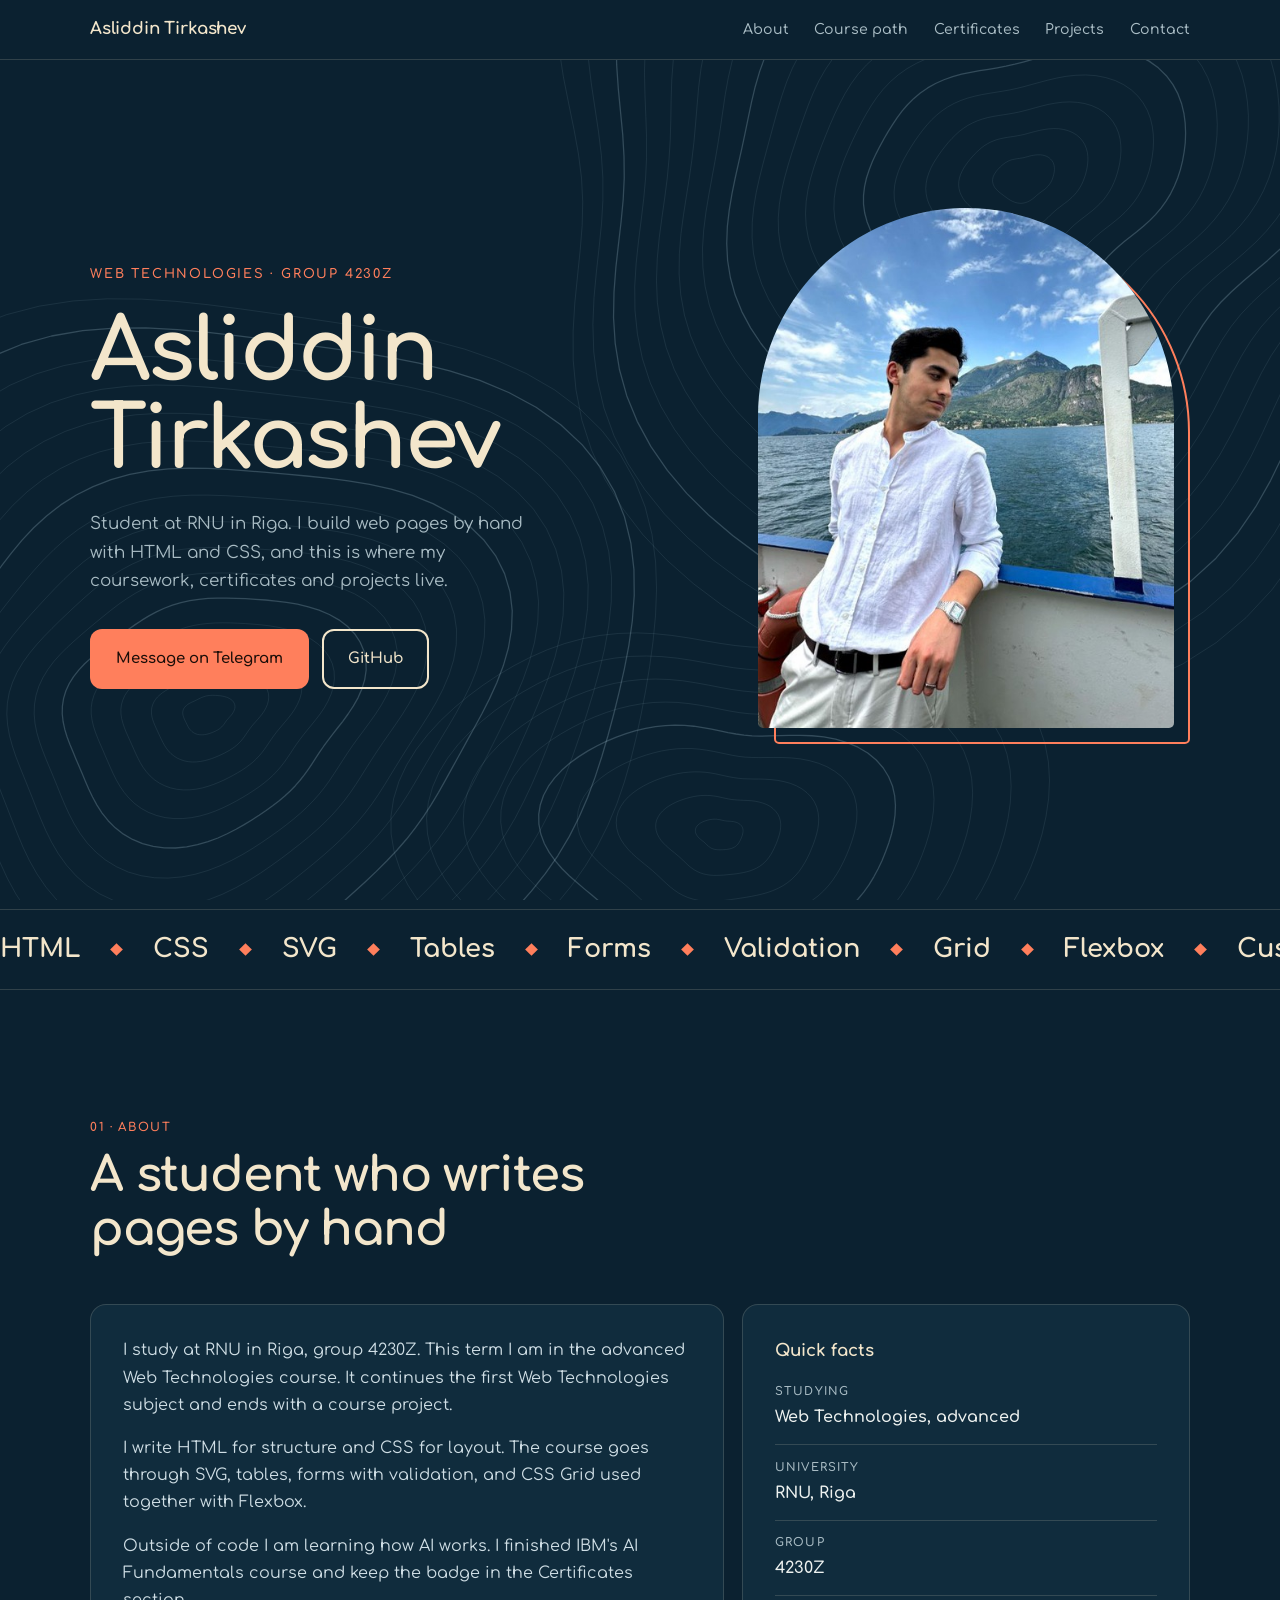
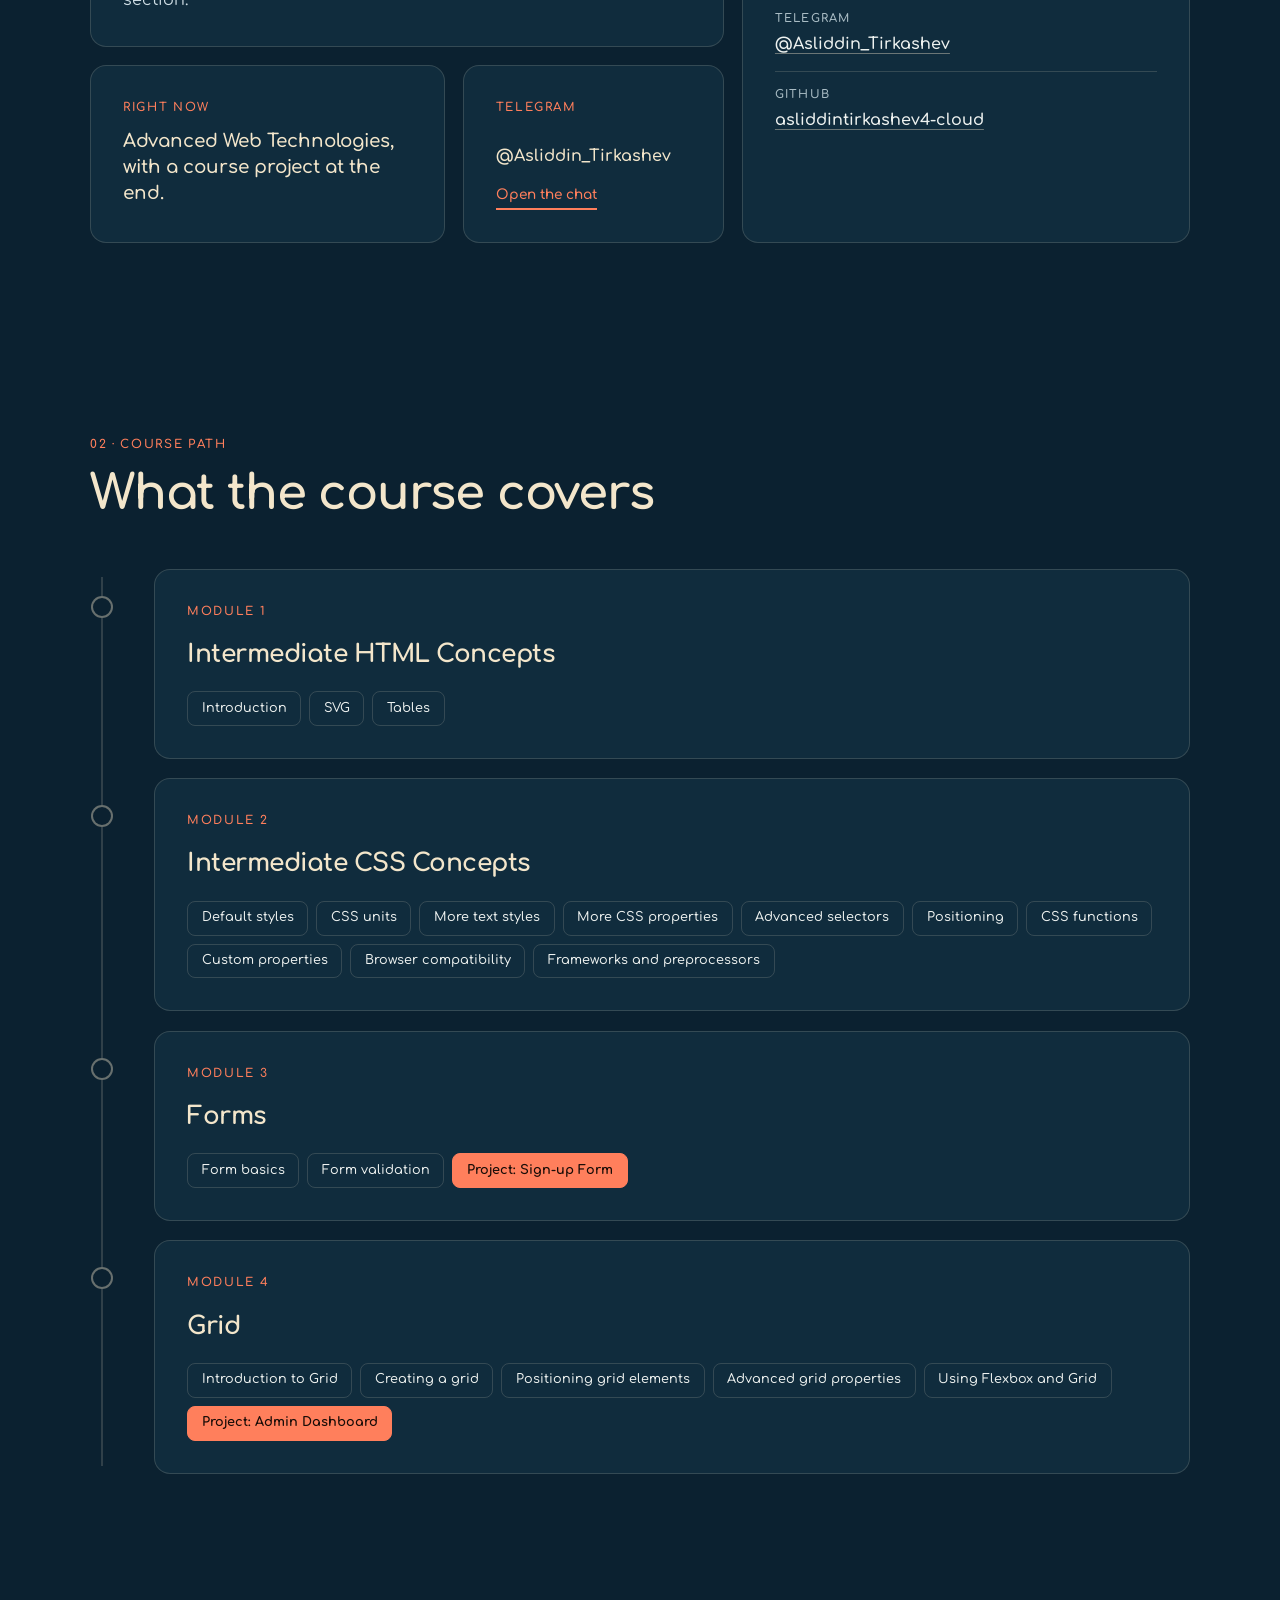
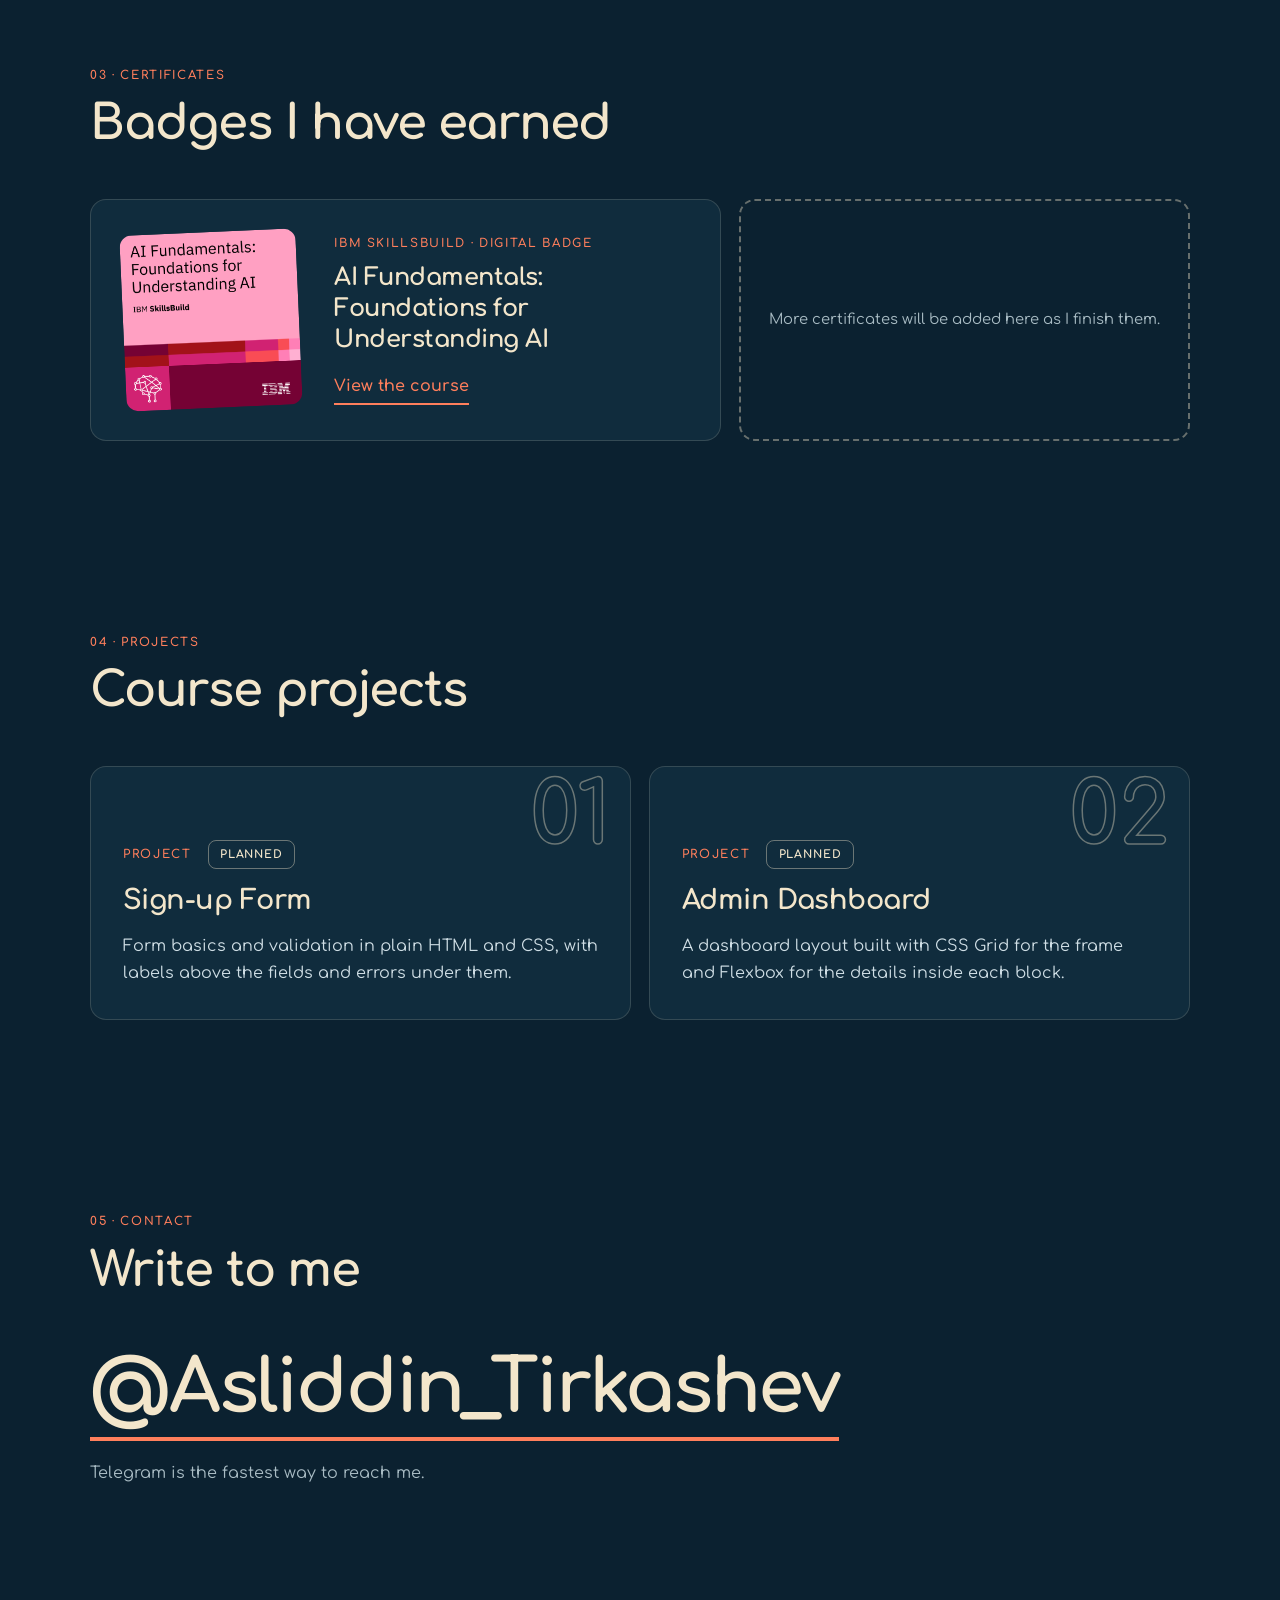
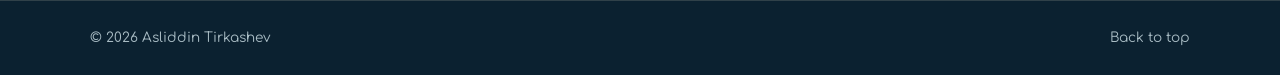
==== commit 7d23dbb2: "Flat design with topographic background" ====
--- a/index.html
+++ b/index.html
@@ -5,12 +5,12 @@
   <meta name="viewport" content="width=device-width, initial-scale=1">
   <title>Asliddin Tirkashev — Web Technologies, RNU Riga</title>
   <meta name="description" content="Profile of Asliddin Tirkashev, student of the advanced Web Technologies course at RNU, Riga: course path, certificates and projects.">
-  <meta name="theme-color" content="#06121a">
+  <meta name="theme-color" content="#0b2130">
   <meta property="og:title" content="Asliddin Tirkashev — Web Technologies, RNU Riga">
   <meta property="og:description" content="Student profile: HTML, CSS, Grid, Flexbox, forms. Course path, certificates and projects.">
   <meta property="og:type" content="website">
   <meta property="og:image" content="assets/photo.jpg">
-  <link rel="icon" href="data:image/svg+xml,%3Csvg xmlns='http://www.w3.org/2000/svg' viewBox='0 0 64 64'%3E%3Crect width='64' height='64' rx='20' fill='%2306121a'/%3E%3Ccircle cx='32' cy='32' r='22' fill='none' stroke='%2327c4b4' stroke-width='4'/%3E%3Ctext x='32' y='40' font-family='Verdana,sans-serif' font-weight='700' font-size='22' text-anchor='middle' fill='%23ff7f5c'%3EAT%3C/text%3E%3C/svg%3E">
+  <link rel="icon" href="data:image/svg+xml,%3Csvg xmlns='http://www.w3.org/2000/svg' viewBox='0 0 64 64'%3E%3Crect width='64' height='64' rx='12' fill='%230b2130'/%3E%3Ctext x='32' y='42' font-family='Verdana,sans-serif' font-weight='700' font-size='26' text-anchor='middle' fill='%23f3e6cb'%3EAT%3C/text%3E%3C/svg%3E">
   <link rel="preconnect" href="https://fonts.googleapis.com">
   <link rel="preconnect" href="https://fonts.gstatic.com" crossorigin>
   <link rel="stylesheet" href="https://fonts.googleapis.com/css2?family=Comfortaa:wght@300;400;500;600;700&display=swap">
@@ -18,19 +18,11 @@
 </head>
 <body>
   <a class="skip" href="#main">Skip to content</a>
-
-  <!-- atmosphere -->
-  <div class="bg" aria-hidden="true">
-    <i class="blob blob--teal"></i>
-    <i class="blob blob--sky"></i>
-    <i class="blob blob--coral"></i>
-    <i class="grid-lines"></i>
-  </div>
-  <div class="progress" aria-hidden="true"><i></i></div>
+  <div class="bg" aria-hidden="true"></div>
 
   <header class="top">
     <div class="wrap top__row">
-      <a class="mark" href="#top" aria-label="Asliddin Tirkashev, home"><span>A</span><span>T</span></a>
+      <a class="brand" href="#top">Asliddin Tirkashev</a>
       <nav class="nav" aria-label="Main">
         <a href="#about" data-nav="about">About</a>
         <a href="#path" data-nav="path">Course path</a>
@@ -46,62 +38,35 @@
     <!-- HERO -->
     <section class="hero wrap" id="top" data-section="top">
       <div class="hero__text">
-        <p class="pill pill--live rise" style="--i:0"><span class="dot" aria-hidden="true"></span>Web Technologies &middot; Group 4230Z</p>
+        <p class="eyebrow rise" style="--i:0">Web Technologies &middot; Group 4230Z</p>
 
         <h1 class="h1" aria-label="Asliddin Tirkashev">
           <span class="line"><span style="--i:1">Asliddin</span></span>
           <span class="line"><span style="--i:2">Tirkashev</span></span>
         </h1>
 
-        <p class="role rise" style="--i:3">
-          I build <span class="typed" id="typed" aria-live="off">web pages</span><span class="caret" aria-hidden="true"></span>
-        </p>
-        <p class="lead rise" style="--i:4">Student at RNU in Riga. This is where my coursework, certificates and projects live.</p>
-
-        <div class="actions rise" style="--i:5">
-          <a class="btn btn--coral magnet" href="https://t.me/Asliddin_Tirkashev" target="_blank" rel="noopener">
-            <span>Message on Telegram</span>
-            <svg viewBox="0 0 16 16" width="15" height="15" aria-hidden="true"><path d="M5 11 11 5M6 5h5v5" fill="none" stroke="currentColor" stroke-width="1.6" stroke-linecap="round" stroke-linejoin="round"/></svg>
-          </a>
-          <a class="btn btn--glass magnet" href="https://github.com/asliddintirkashev4-cloud" target="_blank" rel="noopener"><span>GitHub</span></a>
+        <p class="lead rise" style="--i:3">Student at RNU in Riga. I build web pages by hand with HTML and CSS, and this is where my coursework, certificates and projects live.</p>
+
+        <div class="actions rise" style="--i:4">
+          <a class="btn btn--solid" href="https://t.me/Asliddin_Tirkashev" target="_blank" rel="noopener">Message on Telegram</a>
+          <a class="btn btn--line" href="https://github.com/asliddintirkashev4-cloud" target="_blank" rel="noopener">GitHub</a>
         </div>
-
-        <a class="scroll-cue rise" style="--i:6" href="#about" aria-label="Scroll to About">
-          <span class="scroll-cue__mouse" aria-hidden="true"><i></i></span>Scroll
-        </a>
-      </div>
-
-      <div class="portrait rise" style="--i:2">
-        <div class="tilt" id="tilt">
-          <div class="ring">
-            <img src="assets/photo.jpg" width="640" height="640" alt="Asliddin Tirkashev standing on a ferry deck in a white linen shirt, with mountains and a lake behind him">
-          </div>
-          <span class="chip chip--a" aria-hidden="true">HTML</span>
-          <span class="chip chip--b" aria-hidden="true">CSS</span>
-          <span class="chip chip--c" aria-hidden="true">Grid</span>
-          <span class="chip chip--d" aria-hidden="true">Flexbox</span>
-          <span class="tag"><span class="dot" aria-hidden="true"></span>Replies on Telegram</span>
-        </div>
-      </div>
-    </section>
-
-    <!-- MARQUEE -->
-    <section class="marquee" aria-hidden="true">
-      <div class="marquee__row">
-        <div class="marquee__track">
-          <span>HTML</span><i></i><span>CSS</span><i></i><span>SVG</span><i></i><span>Tables</span><i></i><span>Forms</span><i></i><span>Validation</span><i></i><span>Grid</span><i></i><span>Flexbox</span><i></i><span>Custom properties</span><i></i><span>Git</span><i></i><span>GitHub Pages</span><i></i>
-          <span>HTML</span><i></i><span>CSS</span><i></i><span>SVG</span><i></i><span>Tables</span><i></i><span>Forms</span><i></i><span>Validation</span><i></i><span>Grid</span><i></i><span>Flexbox</span><i></i><span>Custom properties</span><i></i><span>Git</span><i></i><span>GitHub Pages</span><i></i>
-        </div>
-      </div>
-      <div class="marquee__row marquee__row--outline">
-        <div class="marquee__track marquee__track--rev">
-          <span>Selectors</span><i></i><span>Positioning</span><i></i><span>Units</span><i></i><span>Functions</span><i></i><span>Browser compatibility</span><i></i><span>Layout</span><i></i>
-          <span>Selectors</span><i></i><span>Positioning</span><i></i><span>Units</span><i></i><span>Functions</span><i></i><span>Browser compatibility</span><i></i><span>Layout</span><i></i>
-        </div>
-      </div>
-    </section>
-
-    <!-- ABOUT (bento) -->
+      </div>
+
+      <figure class="portrait rise" style="--i:2">
+        <img src="assets/photo.jpg" width="640" height="640" alt="Asliddin Tirkashev standing on a ferry deck in a white linen shirt, with mountains and a lake behind him">
+      </figure>
+    </section>
+
+    <!-- TICKER -->
+    <section class="ticker" aria-hidden="true">
+      <div class="ticker__track">
+        <span>HTML</span><i></i><span>CSS</span><i></i><span>SVG</span><i></i><span>Tables</span><i></i><span>Forms</span><i></i><span>Validation</span><i></i><span>Grid</span><i></i><span>Flexbox</span><i></i><span>Custom properties</span><i></i><span>Git</span><i></i><span>GitHub Pages</span><i></i>
+        <span>HTML</span><i></i><span>CSS</span><i></i><span>SVG</span><i></i><span>Tables</span><i></i><span>Forms</span><i></i><span>Validation</span><i></i><span>Grid</span><i></i><span>Flexbox</span><i></i><span>Custom properties</span><i></i><span>Git</span><i></i><span>GitHub Pages</span><i></i>
+      </div>
+    </section>
+
+    <!-- ABOUT -->
     <section class="sec wrap" id="about" data-section="about">
       <header class="sec__head reveal">
         <p class="kicker">01 &middot; About</p>
@@ -109,13 +74,13 @@
       </header>
 
       <div class="bento">
-        <article class="card spot reveal bento__text" style="--d:0">
+        <article class="card reveal bento__text">
           <p>I study at RNU in Riga, group 4230Z. This term I am in the advanced Web Technologies course. It continues the first Web Technologies subject and ends with a course project.</p>
           <p>I write HTML for structure and CSS for layout. The course goes through SVG, tables, forms with validation, and CSS Grid used together with Flexbox.</p>
           <p>Outside of code I am learning how AI works. I finished IBM's AI Fundamentals course and keep the badge in the Certificates section.</p>
         </article>
 
-        <article class="card spot reveal bento__facts" style="--d:1">
+        <article class="card reveal bento__facts" style="--d:1">
           <h3 class="card__title">Quick facts</h3>
           <dl class="facts">
             <div><dt>Studying</dt><dd>Web Technologies, advanced</dd></div>
@@ -126,21 +91,20 @@
           </dl>
         </article>
 
-        <article class="card spot reveal bento__now" style="--d:2">
-          <p class="kicker kicker--coral">Right now</p>
+        <article class="card reveal bento__now" style="--d:2">
+          <p class="kicker">Right now</p>
           <p class="big">Advanced Web Technologies, with a course project at the end.</p>
-          <div class="bars" aria-hidden="true"><i></i><i></i><i></i><i></i><i></i></div>
-        </article>
-
-        <a class="card spot reveal bento__tg" style="--d:3" href="https://t.me/Asliddin_Tirkashev" target="_blank" rel="noopener">
+        </article>
+
+        <a class="card card--link reveal bento__tg" style="--d:3" href="https://t.me/Asliddin_Tirkashev" target="_blank" rel="noopener">
           <p class="kicker">Telegram</p>
           <p class="big big--handle">@Asliddin_Tirkashev</p>
-          <svg class="arrow" viewBox="0 0 24 24" width="28" height="28" aria-hidden="true"><path d="M7 17 17 7M8 7h9v9" fill="none" stroke="currentColor" stroke-width="1.6" stroke-linecap="round" stroke-linejoin="round"/></svg>
+          <span class="more">Open the chat</span>
         </a>
       </div>
     </section>
 
-    <!-- COURSE PATH (timeline) -->
+    <!-- COURSE PATH -->
     <section class="sec wrap" id="path" data-section="path">
       <header class="sec__head reveal">
         <p class="kicker">02 &middot; Course path</p>
@@ -150,18 +114,18 @@
       <ol class="path" id="path-list">
         <li class="path__fill" aria-hidden="true"></li>
 
-        <li class="stop reveal" style="--d:0">
-          <span class="stop__node" aria-hidden="true"></span>
-          <div class="card spot">
+        <li class="stop reveal">
+          <span class="stop__node" aria-hidden="true"></span>
+          <div class="card">
             <p class="kicker">Module 1</p>
             <h3>Intermediate HTML Concepts</h3>
             <ul class="tags"><li>Introduction</li><li>SVG</li><li>Tables</li></ul>
           </div>
         </li>
 
-        <li class="stop reveal" style="--d:0">
-          <span class="stop__node" aria-hidden="true"></span>
-          <div class="card spot">
+        <li class="stop reveal">
+          <span class="stop__node" aria-hidden="true"></span>
+          <div class="card">
             <p class="kicker">Module 2</p>
             <h3>Intermediate CSS Concepts</h3>
             <ul class="tags">
@@ -170,18 +134,18 @@
           </div>
         </li>
 
-        <li class="stop reveal" style="--d:0">
-          <span class="stop__node" aria-hidden="true"></span>
-          <div class="card spot">
+        <li class="stop reveal">
+          <span class="stop__node" aria-hidden="true"></span>
+          <div class="card">
             <p class="kicker">Module 3</p>
             <h3>Forms</h3>
             <ul class="tags"><li>Form basics</li><li>Form validation</li><li class="tags__project">Project: Sign-up Form</li></ul>
           </div>
         </li>
 
-        <li class="stop reveal" style="--d:0">
-          <span class="stop__node" aria-hidden="true"></span>
-          <div class="card spot">
+        <li class="stop reveal">
+          <span class="stop__node" aria-hidden="true"></span>
+          <div class="card">
             <p class="kicker">Module 4</p>
             <h3>Grid</h3>
             <ul class="tags"><li>Introduction to Grid</li><li>Creating a grid</li><li>Positioning grid elements</li><li>Advanced grid properties</li><li>Using Flexbox and Grid</li><li class="tags__project">Project: Admin Dashboard</li></ul>
@@ -198,22 +162,16 @@
       </header>
 
       <div class="certs">
-        <article class="cert reveal" style="--d:0">
-          <div class="holo tilt-card" id="holo">
-            <img src="assets/ibm-ai-fundamentals.png" width="600" height="600" loading="lazy" alt="IBM SkillsBuild badge: AI Fundamentals, Foundations for Understanding AI">
-            <span class="holo__shine" aria-hidden="true"></span>
-          </div>
+        <article class="cert reveal">
+          <img class="cert__badge" src="assets/ibm-ai-fundamentals.png" width="600" height="600" loading="lazy" alt="IBM SkillsBuild badge: AI Fundamentals, Foundations for Understanding AI">
           <div class="cert__text">
-            <p class="kicker kicker--coral">IBM SkillsBuild &middot; digital badge</p>
+            <p class="kicker">IBM SkillsBuild &middot; digital badge</p>
             <h3>AI Fundamentals: Foundations for Understanding AI</h3>
-            <a class="link" href="https://ibm.biz/BdbBS4" target="_blank" rel="noopener">View the course
-              <svg viewBox="0 0 16 16" width="14" height="14" aria-hidden="true"><path d="M5 11 11 5M6 5h5v5" fill="none" stroke="currentColor" stroke-width="1.6" stroke-linecap="round" stroke-linejoin="round"/></svg>
-            </a>
+            <a class="link" href="https://ibm.biz/BdbBS4" target="_blank" rel="noopener">View the course</a>
           </div>
         </article>
 
         <div class="slot reveal" style="--d:1">
-          <svg viewBox="0 0 48 48" width="34" height="34" aria-hidden="true"><path d="M24 12v24M12 24h24" fill="none" stroke="currentColor" stroke-width="2.2" stroke-linecap="round"/></svg>
           <p>More certificates will be added here as I finish them.</p>
         </div>
       </div>
@@ -227,41 +185,18 @@
       </header>
 
       <div class="projects">
-        <article class="project card spot reveal" style="--d:0">
-          <div class="project__art" aria-hidden="true">
-            <div class="mock mock--form">
-              <span class="mock__label">Email</span>
-              <span class="mock__input mock__input--err"><i></i></span>
-              <span class="mock__error">Enter a valid email</span>
-              <span class="mock__label">Password</span>
-              <span class="mock__input"></span>
-              <span class="mock__btn"></span>
-            </div>
-          </div>
-          <div class="project__body">
-            <div class="project__top"><p class="kicker">Project 01</p><span class="status">Planned</span></div>
-            <h3>Sign-up Form</h3>
-            <p>Form basics and validation in plain HTML and CSS, with labels above the fields and errors under them.</p>
-            <p class="note">Sketch of the idea, not a screenshot.</p>
-          </div>
-        </article>
-
-        <article class="project card spot reveal" style="--d:1">
-          <div class="project__art" aria-hidden="true">
-            <div class="mock mock--dash">
-              <span class="mock__side"></span>
-              <span class="mock__tile mock__tile--wide"></span>
-              <span class="mock__tile"></span>
-              <span class="mock__tile"></span>
-              <span class="mock__chart"><i></i><i></i><i></i><i></i><i></i><i></i></span>
-            </div>
-          </div>
-          <div class="project__body">
-            <div class="project__top"><p class="kicker">Project 02</p><span class="status">Planned</span></div>
-            <h3>Admin Dashboard</h3>
-            <p>A dashboard layout built with CSS Grid for the frame and Flexbox for the details inside each block.</p>
-            <p class="note">Sketch of the idea, not a screenshot.</p>
-          </div>
+        <article class="project card reveal">
+          <span class="project__n" aria-hidden="true">01</span>
+          <div class="project__top"><p class="kicker">Project</p><span class="status">Planned</span></div>
+          <h3>Sign-up Form</h3>
+          <p>Form basics and validation in plain HTML and CSS, with labels above the fields and errors under them.</p>
+        </article>
+
+        <article class="project card reveal" style="--d:1">
+          <span class="project__n" aria-hidden="true">02</span>
+          <div class="project__top"><p class="kicker">Project</p><span class="status">Planned</span></div>
+          <h3>Admin Dashboard</h3>
+          <p>A dashboard layout built with CSS Grid for the frame and Flexbox for the details inside each block.</p>
         </article>
       </div>
     </section>
@@ -272,10 +207,7 @@
         <p class="kicker">05 &middot; Contact</p>
         <h2>Write to me</h2>
       </header>
-      <a class="contact__big magnet reveal" href="https://t.me/Asliddin_Tirkashev" target="_blank" rel="noopener">
-        <span>@Asliddin_Tirkashev</span>
-        <svg viewBox="0 0 24 24" width="44" height="44" aria-hidden="true"><path d="M7 17 17 7M8 7h9v9" fill="none" stroke="currentColor" stroke-width="1.6" stroke-linecap="round" stroke-linejoin="round"/></svg>
-      </a>
+      <a class="contact__big reveal" href="https://t.me/Asliddin_Tirkashev" target="_blank" rel="noopener">@Asliddin_Tirkashev</a>
       <p class="contact__meta reveal">Telegram is the fastest way to reach me.</p>
     </section>
   </main>
--- a/style.css
+++ b/style.css
@@ -1,312 +1,160 @@
-/* ===== tokens: palette taken from the portrait (lake, sky, lifebuoy) ===== */
+/* ===== tokens: flat deep blue from the lake, sand from the shirt, coral from the lifebuoy ===== */
 :root {
-  --bg: #06121a;
-  --bg-2: #0a2230;
-  --panel: rgba(255, 255, 255, 0.045);
-  --panel-hi: rgba(255, 255, 255, 0.075);
-  --line: rgba(255, 255, 255, 0.11);
-  --text: #eaf3f6;
-  --muted: #9db4bf;
-  --teal: #27c4b4;
-  --sky: #5db8ff;
-  --sand: #f6e7c8;
+  --bg: #0b2130;
+  --card: #102c3d;
+  --line: rgba(243, 230, 203, 0.16);
+  --line-hi: rgba(243, 230, 203, 0.4);
+  --text: #eef2f0;
+  --muted: #a9bcc4;
+  --sand: #f3e6cb;
   --coral: #ff7f5c;
-  --radius: 26px;
+  --radius: 16px;
   --ease: cubic-bezier(0.16, 1, 0.3, 1);
   --font: "Comfortaa", "Nunito", system-ui, sans-serif;
 }
 
 *, *::before, *::after { box-sizing: border-box; }
-
-html { scroll-behavior: smooth; scroll-padding-top: 5.5rem; }
+html { scroll-behavior: smooth; scroll-padding-top: 5rem; }
 
 body {
-  margin: 0;
-  background: var(--bg);
-  color: var(--text);
-  font-family: var(--font);
-  font-size: 1rem;
-  line-height: 1.7;
-  font-weight: 400;
-  -webkit-font-smoothing: antialiased;
-  overflow-x: hidden;
+  margin: 0; background: var(--bg); color: var(--text);
+  font-family: var(--font); font-size: 1rem; line-height: 1.7; font-weight: 400;
+  -webkit-font-smoothing: antialiased; overflow-x: hidden;
 }
 
 img { display: block; max-width: 100%; height: auto; }
 a { color: inherit; }
-ul, ol, dl, dd, p, h1, h2, h3 { margin: 0; padding: 0; }
+ul, ol, dl, dd, p, h1, h2, h3, figure { margin: 0; padding: 0; }
 ul, ol { list-style: none; }
 
-:focus-visible { outline: 2px solid var(--teal); outline-offset: 4px; border-radius: 8px; }
+:focus-visible { outline: 2px solid var(--coral); outline-offset: 4px; border-radius: 6px; }
 ::selection { background: var(--coral); color: #1a0d08; }
 
-.wrap { width: 100%; max-width: 1220px; margin-inline: auto; padding-inline: clamp(1rem, 4vw, 2.5rem); }
+.wrap { width: 100%; max-width: 1180px; margin-inline: auto; padding-inline: clamp(1rem, 4vw, 2.5rem); }
 
-.skip { position: absolute; left: 1rem; top: -4rem; background: var(--coral); color: #1a0d08; padding: 0.55rem 1rem; border-radius: 999px; text-decoration: none; font-weight: 600; z-index: 20; }
+.skip { position: absolute; left: 1rem; top: -4rem; background: var(--coral); color: #1a0d08; padding: 0.55rem 1rem; border-radius: 8px; text-decoration: none; font-weight: 600; z-index: 20; }
 .skip:focus { top: 1rem; }
 
-/* ===== atmosphere ===== */
-.bg { position: fixed; inset: 0; z-index: -1; overflow: hidden; background: radial-gradient(120% 90% at 20% 0%, var(--bg-2), var(--bg) 60%); }
-.blob { position: absolute; border-radius: 50%; filter: blur(90px); opacity: 0.55; will-change: transform; }
-.blob--teal  { width: 46vw; height: 46vw; left: -10vw; top: -12vw; background: var(--teal);  animation: drift1 26s ease-in-out infinite alternate; }
-.blob--sky   { width: 40vw; height: 40vw; right: -12vw; top: 18vh; background: var(--sky); opacity: 0.4; animation: drift2 32s ease-in-out infinite alternate; }
-.blob--coral { width: 26vw; height: 26vw; left: 30vw; bottom: -14vw; background: var(--coral); opacity: 0.28; animation: drift3 28s ease-in-out infinite alternate; }
-@keyframes drift1 { to { transform: translate3d(14vw, 10vh, 0) scale(1.15); } }
-@keyframes drift2 { to { transform: translate3d(-12vw, -8vh, 0) scale(0.9); } }
-@keyframes drift3 { to { transform: translate3d(-18vw, -12vh, 0) scale(1.2); } }
-
-.grid-lines {
-  position: absolute; inset: 0;
-  background-image:
-    linear-gradient(rgba(255,255,255,0.035) 1px, transparent 1px),
-    linear-gradient(90deg, rgba(255,255,255,0.035) 1px, transparent 1px);
-  background-size: 64px 64px;
-  -webkit-mask-image: radial-gradient(70% 60% at 50% 30%, #000 20%, transparent 80%);
-  mask-image: radial-gradient(70% 60% at 50% 30%, #000 20%, transparent 80%);
-}
-
-.progress { position: fixed; left: 0; top: 0; width: 100%; height: 3px; z-index: 30; }
-.progress i { display: block; height: 100%; background: linear-gradient(90deg, var(--teal), var(--sky), var(--coral)); transform-origin: left; transform: scaleX(var(--scroll, 0)); }
+/* topographic background: contour lines, like the hills and the lake in the photo */
+.bg { position: fixed; inset: 0; z-index: -1; background: var(--bg) url("assets/contours.svg") center / cover no-repeat; }
 
 /* ===== header ===== */
-.top { position: sticky; top: 0; z-index: 10; padding-block: 0.8rem; }
-.top__row { display: flex; align-items: center; justify-content: space-between; gap: 1rem; }
-
-.mark {
-  display: inline-flex; gap: 1px; padding: 0.5rem 0.9rem; border-radius: 999px;
-  font-weight: 700; font-size: 0.95rem; letter-spacing: 0.04em; text-decoration: none;
-  background: var(--panel-hi); border: 1px solid var(--line); backdrop-filter: blur(14px); -webkit-backdrop-filter: blur(14px);
-}
-.mark span:last-child { color: var(--coral); }
-
-.nav {
-  display: flex; flex-wrap: wrap; gap: 0.15rem; padding: 0.3rem; border-radius: 999px;
-  background: var(--panel-hi); border: 1px solid var(--line);
-  backdrop-filter: blur(14px); -webkit-backdrop-filter: blur(14px);
-  box-shadow: inset 0 1px 0 rgba(255,255,255,0.08);
-}
-.nav a { padding: 0.45rem 0.95rem; border-radius: 999px; text-decoration: none; font-size: 0.85rem; font-weight: 500; color: var(--muted); transition: color 0.3s var(--ease), background 0.3s var(--ease); }
+.top { position: sticky; top: 0; z-index: 10; background: var(--bg); border-bottom: 1px solid var(--line); }
+.top__row { display: flex; align-items: center; justify-content: space-between; gap: 1rem; padding-block: 0.9rem; }
+.brand { font-weight: 700; font-size: 1.05rem; letter-spacing: -0.01em; text-decoration: none; color: var(--sand); }
+.nav { display: flex; flex-wrap: wrap; gap: 0.3rem 1.6rem; }
+.nav a { position: relative; padding-block: 0.2rem; text-decoration: none; font-size: 0.88rem; font-weight: 500; color: var(--muted); transition: color 0.3s var(--ease); }
+.nav a::after { content: ""; position: absolute; left: 0; right: 0; bottom: -2px; height: 2px; background: var(--coral); transform: scaleX(0); transform-origin: left; transition: transform 0.4s var(--ease); }
 .nav a:hover { color: var(--text); }
-.nav a.is-active { color: #06121a; background: var(--sand); }
+.nav a.is-active { color: var(--sand); }
+.nav a.is-active::after, .nav a:hover::after { transform: scaleX(1); }
 
 /* ===== hero ===== */
-.hero {
-  display: grid; grid-template-columns: 7fr 5fr; gap: clamp(2rem, 6vw, 5rem); align-items: center;
-  min-height: calc(100dvh - 4.5rem); padding-block: clamp(1.5rem, 5vh, 3.5rem) clamp(2rem, 6vh, 4rem);
-}
-
-.pill {
-  display: inline-flex; align-items: center; gap: 0.6rem; margin-bottom: 1.6rem;
-  padding: 0.5rem 1rem; border-radius: 999px; font-size: 0.8rem; font-weight: 500; color: var(--sand);
-  background: var(--panel); border: 1px solid var(--line);
-}
-.dot { width: 9px; height: 9px; border-radius: 50%; background: var(--teal); box-shadow: 0 0 0 0 rgba(39,196,180,0.6); animation: ping 2.4s ease-out infinite; flex: none; }
-@keyframes ping { 0% { box-shadow: 0 0 0 0 rgba(39,196,180,0.55); } 70%, 100% { box-shadow: 0 0 0 10px rgba(39,196,180,0); } }
-
-.h1 { font-weight: 700; font-size: clamp(2.7rem, 7vw, 5.4rem); line-height: 1.02; letter-spacing: -0.03em; margin-bottom: 1.6rem; }
+.hero { display: grid; grid-template-columns: 7fr 5fr; gap: clamp(2rem, 6vw, 5rem); align-items: center; min-height: calc(100dvh - 4.2rem); padding-block: clamp(2rem, 6vh, 4rem); }
+.eyebrow { margin-bottom: 1.4rem; font-size: 0.8rem; font-weight: 600; letter-spacing: 0.14em; text-transform: uppercase; color: var(--coral); }
+.h1 { font-weight: 700; font-size: clamp(2.7rem, 7vw, 5.4rem); line-height: 1.02; letter-spacing: -0.03em; margin-bottom: 1.6rem; color: var(--sand); }
 .line { display: block; overflow: hidden; padding-bottom: 0.12em; margin-bottom: -0.12em; }
 .line > span { display: inline-block; transform: translateY(110%); animation: lift 1.1s var(--ease) forwards; animation-delay: calc(var(--i) * 140ms + 100ms); }
-.line:last-child > span { background: linear-gradient(100deg, var(--sand) 10%, var(--teal) 55%, var(--sky)); -webkit-background-clip: text; background-clip: text; color: transparent; }
 @keyframes lift { to { transform: none; } }
+.lead { max-width: 46ch; color: var(--muted); font-size: 1.05rem; margin-bottom: 2.1rem; }
 
-.role { font-size: clamp(1.15rem, 2.4vw, 1.5rem); font-weight: 500; margin-bottom: 0.6rem; min-height: 2.2rem; }
-.typed { color: var(--coral); }
-.caret { display: inline-block; width: 2px; height: 1.15em; margin-left: 3px; vertical-align: -0.2em; background: var(--coral); animation: blink 1s steps(1) infinite; }
-@keyframes blink { 50% { opacity: 0; } }
+.actions { display: flex; flex-wrap: wrap; gap: 0.8rem; }
+.btn { display: inline-block; padding: 0.95rem 1.5rem; border-radius: 12px; font-weight: 600; font-size: 0.93rem; text-decoration: none; border: 2px solid transparent; transition: transform 0.3s var(--ease), background 0.3s var(--ease), color 0.3s var(--ease), border-color 0.3s var(--ease); }
+.btn:active { transform: scale(0.97); }
+.btn--solid { background: var(--coral); color: #1a0d08; }
+.btn--solid:hover { background: var(--sand); }
+.btn--line { border-color: var(--sand); color: var(--sand); }
+.btn--line:hover { background: var(--sand); color: var(--bg); }
 
-.lead { max-width: 44ch; color: var(--muted); font-size: 1.02rem; margin-bottom: 2rem; }
+/* portrait: arch with a flat coral outline offset behind it, like a printed sticker */
+.portrait { position: relative; justify-self: end; width: min(100%, 26rem); margin-right: 16px; margin-bottom: 16px; }
+.portrait::before { content: ""; position: absolute; inset: 0; transform: translate(16px, 16px); border: 2px solid var(--coral); border-radius: 999px 999px 24px 24px; }
+.portrait img { position: relative; width: 100%; aspect-ratio: 4 / 5; object-fit: cover; object-position: 25% 50%; border-radius: 999px 999px 24px 24px; background: var(--card); }
 
-.actions { display: flex; flex-wrap: wrap; gap: 0.8rem; margin-bottom: 2.6rem; }
-.btn {
-  display: inline-flex; align-items: center; gap: 0.6rem; padding: 0.95rem 1.5rem; border-radius: 999px;
-  font-family: inherit; font-weight: 600; font-size: 0.93rem; text-decoration: none; cursor: pointer; border: 1px solid transparent;
-  transition: transform 0.35s var(--ease), background 0.35s var(--ease), box-shadow 0.35s var(--ease);
-}
-.btn svg { transition: transform 0.35s var(--ease); }
-.btn:hover svg { transform: translate(3px, -3px); }
-.btn:active { transform: scale(0.97); }
-.btn--coral { background: var(--coral); color: #1a0d08; box-shadow: 0 14px 30px -14px rgba(255,127,92,0.8), inset 0 1px 0 rgba(255,255,255,0.35); }
-.btn--coral:hover { background: #ff946f; }
-.btn--glass { background: var(--panel-hi); border-color: var(--line); color: var(--text); backdrop-filter: blur(10px); -webkit-backdrop-filter: blur(10px); }
-.btn--glass:hover { background: rgba(255,255,255,0.12); }
-.magnet { will-change: transform; }
-
-.scroll-cue { display: inline-flex; align-items: center; gap: 0.8rem; font-size: 0.75rem; letter-spacing: 0.14em; text-transform: uppercase; color: var(--muted); text-decoration: none; }
-.scroll-cue__mouse { width: 22px; height: 34px; border: 1.5px solid var(--muted); border-radius: 12px; display: grid; justify-items: center; padding-top: 6px; }
-.scroll-cue__mouse i { width: 3px; height: 7px; border-radius: 2px; background: var(--coral); animation: wheel 1.8s var(--ease) infinite; }
-@keyframes wheel { 0% { transform: translateY(0); opacity: 1; } 80%, 100% { transform: translateY(12px); opacity: 0; } }
-
-/* portrait */
-.portrait { justify-self: end; width: min(100%, 27rem); perspective: 1000px; }
-.tilt { position: relative; transform-style: preserve-3d; transform: rotateX(var(--rx, 0deg)) rotateY(var(--ry, 0deg)); transition: transform 0.25s var(--ease); }
-.ring { position: relative; border-radius: 999px 999px 30px 30px; padding: 6px; overflow: hidden; box-shadow: 0 40px 70px -30px rgba(0,0,0,0.7); }
-.ring::before { content: ""; position: absolute; inset: -60%; background: conic-gradient(from 0deg, var(--teal), var(--sky), var(--coral), var(--sand), var(--teal)); animation: spin 9s linear infinite; }
-@keyframes spin { to { transform: rotate(360deg); } }
-.ring img { position: relative; width: 100%; aspect-ratio: 4 / 5; object-fit: cover; object-position: 25% 50%; border-radius: 994px 994px 24px 24px; background: var(--bg-2); }
-
-.chip {
-  position: absolute; padding: 0.5rem 1rem; border-radius: 999px; font-size: 0.8rem; font-weight: 600;
-  background: rgba(10, 34, 48, 0.72); border: 1px solid var(--line); color: var(--sand);
-  backdrop-filter: blur(10px); -webkit-backdrop-filter: blur(10px);
-  box-shadow: 0 14px 28px -14px rgba(0,0,0,0.6), inset 0 1px 0 rgba(255,255,255,0.12);
-  animation: float 6s ease-in-out infinite; transform: translateZ(50px);
-}
-.chip--a { left: -2.2rem; top: 18%; }
-.chip--b { right: -1.6rem; top: 8%; animation-delay: -1.5s; color: var(--teal); }
-.chip--c { right: -2.4rem; top: 52%; animation-delay: -3s; color: var(--sky); }
-.chip--d { left: -1.2rem; top: 66%; animation-delay: -4.5s; color: var(--coral); }
-@keyframes float { 0%, 100% { translate: 0 0; } 50% { translate: 0 -12px; } }
-
-.tag {
-  position: absolute; left: 50%; bottom: -1.1rem; translate: -50% 0; display: inline-flex; align-items: center; gap: 0.6rem; white-space: nowrap;
-  padding: 0.6rem 1.1rem; border-radius: 999px; font-size: 0.78rem; font-weight: 600;
-  background: var(--sand); color: #06121a; transform: translateZ(70px); box-shadow: 0 16px 30px -14px rgba(0,0,0,0.7);
-}
-.tag .dot { background: var(--coral); animation-name: ping-coral; }
-@keyframes ping-coral { 0% { box-shadow: 0 0 0 0 rgba(255,127,92,0.6); } 70%, 100% { box-shadow: 0 0 0 9px rgba(255,127,92,0); } }
-
-/* ===== marquee ===== */
-.marquee { padding-block: 1.2rem 2rem; overflow: hidden; border-block: 1px solid var(--line); background: rgba(255,255,255,0.02); transform: rotate(-1.2deg) scale(1.03); margin-block: 2rem 3rem; }
-.marquee__row { overflow: hidden; padding-block: 0.5rem; }
-.marquee__track { display: flex; align-items: center; gap: 2rem; width: max-content; white-space: nowrap; font-size: clamp(1.5rem, 3.6vw, 2.6rem); font-weight: 700; letter-spacing: -0.01em; animation: run 38s linear infinite; }
-.marquee__track i { width: 10px; height: 10px; border-radius: 50%; background: var(--coral); flex: none; }
-.marquee__track--rev { animation-direction: reverse; animation-duration: 46s; }
-.marquee__row--outline span { color: transparent; -webkit-text-stroke: 1.2px var(--sky); }
-.marquee__row--outline i { background: var(--teal); }
+/* ===== ticker ===== */
+.ticker { overflow: hidden; border-block: 1px solid var(--line); background: var(--bg); margin-block: 1rem 2rem; }
+.ticker__track { display: flex; align-items: center; gap: 2rem; width: max-content; padding-block: 1.1rem; white-space: nowrap; font-size: clamp(1.1rem, 2.4vw, 1.6rem); font-weight: 700; color: var(--sand); animation: run 44s linear infinite; }
+.ticker__track i { width: 9px; height: 9px; background: var(--coral); transform: rotate(45deg); flex: none; }
 @keyframes run { to { transform: translateX(-50%); } }
 
 /* ===== sections ===== */
 .sec { padding-block: clamp(3rem, 8vw, 6rem); }
 .sec__head { margin-bottom: clamp(1.8rem, 4vw, 3rem); max-width: 40rem; }
-.kicker { font-size: 0.74rem; font-weight: 600; letter-spacing: 0.14em; text-transform: uppercase; color: var(--teal); margin-bottom: 0.7rem; }
-.kicker--coral { color: var(--coral); }
-.sec__head h2 { font-size: clamp(1.8rem, 4.2vw, 3rem); line-height: 1.12; letter-spacing: -0.025em; font-weight: 700; }
+.kicker { margin-bottom: 0.7rem; font-size: 0.74rem; font-weight: 600; letter-spacing: 0.14em; text-transform: uppercase; color: var(--coral); }
+.sec__head h2 { font-size: clamp(1.8rem, 4.2vw, 3rem); line-height: 1.12; letter-spacing: -0.025em; font-weight: 700; color: var(--sand); }
 
-/* card + spotlight border */
-.card {
-  position: relative; display: block; padding: clamp(1.4rem, 3vw, 2rem); border-radius: var(--radius); text-decoration: none; color: inherit;
-  background: linear-gradient(160deg, var(--panel-hi), var(--panel)); border: 1px solid var(--line);
-  backdrop-filter: blur(14px); -webkit-backdrop-filter: blur(14px);
-  box-shadow: inset 0 1px 0 rgba(255,255,255,0.08), 0 30px 50px -34px rgba(0,0,0,0.8);
-}
-.spot::before {
-  content: ""; position: absolute; inset: 0; border-radius: inherit; pointer-events: none; opacity: 0; transition: opacity 0.35s var(--ease);
-  background: radial-gradient(420px circle at var(--mx, 50%) var(--my, 50%), rgba(93,184,255,0.16), transparent 62%);
-}
-.spot::after {
-  content: ""; position: absolute; inset: -1px; border-radius: inherit; padding: 1px; pointer-events: none; opacity: 0; transition: opacity 0.35s var(--ease);
-  background: radial-gradient(260px circle at var(--mx, 50%) var(--my, 50%), var(--teal), transparent 70%);
-  -webkit-mask: linear-gradient(#000 0 0) content-box, linear-gradient(#000 0 0); -webkit-mask-composite: xor;
-  mask: linear-gradient(#000 0 0) content-box exclude, linear-gradient(#000 0 0);
-}
-.spot:hover::before, .spot:hover::after { opacity: 1; }
-.card__title { font-size: 1.05rem; font-weight: 700; margin-bottom: 1rem; }
+.card { position: relative; display: block; padding: clamp(1.4rem, 3vw, 2rem); border-radius: var(--radius); background: var(--card); border: 1px solid var(--line); color: inherit; text-decoration: none; transition: border-color 0.35s var(--ease), transform 0.45s var(--ease); }
+.card:hover { border-color: var(--line-hi); }
+.card__title { margin-bottom: 1rem; font-size: 1.05rem; font-weight: 700; color: var(--sand); }
 
-/* bento */
+/* about layout */
 .bento { display: grid; grid-template-columns: repeat(12, 1fr); gap: 1.1rem; }
 .bento__text  { grid-column: 1 / 8; grid-row: 1; }
 .bento__facts { grid-column: 8 / 13; grid-row: 1 / 3; }
 .bento__now   { grid-column: 1 / 5; grid-row: 2; }
-.bento__tg    { grid-column: 5 / 8; grid-row: 2; display: flex; flex-direction: column; justify-content: space-between; gap: 1rem; transition: transform 0.45s var(--ease); }
+.bento__tg    { grid-column: 5 / 8; grid-row: 2; display: flex; flex-direction: column; justify-content: space-between; gap: 1rem; }
 .bento__tg:hover { transform: translateY(-4px); }
+.bento__text p { color: #cfdee5; }
 .bento__text p + p { margin-top: 1rem; }
-.bento__text p { color: #cfdee5; }
 
 .facts div { padding-block: 0.8rem; border-top: 1px solid var(--line); }
 .facts div:first-child { border-top: 0; padding-top: 0; }
 .facts dt { font-size: 0.72rem; font-weight: 600; letter-spacing: 0.1em; text-transform: uppercase; color: var(--muted); }
 .facts dd { margin-top: 0.15rem; font-weight: 600; overflow-wrap: anywhere; }
-.facts a { text-decoration: underline; text-decoration-color: rgba(255,255,255,0.25); text-underline-offset: 4px; transition: text-decoration-color 0.3s var(--ease), color 0.3s var(--ease); }
-.facts a:hover { color: var(--teal); text-decoration-color: var(--teal); }
+.facts a { text-decoration: underline; text-decoration-color: var(--line-hi); text-underline-offset: 4px; transition: text-decoration-color 0.3s var(--ease), color 0.3s var(--ease); }
+.facts a:hover { color: var(--coral); text-decoration-color: var(--coral); }
 
-.big { font-size: 1.15rem; font-weight: 600; line-height: 1.4; }
+.big { font-size: 1.15rem; font-weight: 600; line-height: 1.4; color: var(--sand); }
 .big--handle { font-size: clamp(0.78rem, 1.25vw, 1rem); white-space: nowrap; }
-.arrow { color: var(--coral); align-self: flex-end; transition: transform 0.45s var(--ease); }
-.bento__tg:hover .arrow { transform: translate(5px, -5px); }
-
-.bars { display: flex; align-items: flex-end; gap: 6px; height: 46px; margin-top: 1.2rem; }
-.bars i { flex: 1; height: 100%; border-radius: 6px; background: linear-gradient(var(--teal), rgba(39,196,180,0.25)); transform-origin: bottom; animation: bar 2.6s ease-in-out infinite; }
-.bars i:nth-child(2) { animation-delay: -0.5s; } .bars i:nth-child(3) { animation-delay: -1.1s; } .bars i:nth-child(4) { animation-delay: -1.6s; } .bars i:nth-child(5) { animation-delay: -2s; }
-@keyframes bar { 0%, 100% { transform: scaleY(0.3); } 50% { transform: scaleY(1); } }
+.more { align-self: flex-start; font-size: 0.85rem; font-weight: 600; color: var(--coral); border-bottom: 2px solid var(--coral); padding-bottom: 2px; }
 
 /* ===== course path ===== */
 .path { position: relative; display: grid; gap: 1.2rem; padding-left: clamp(2.2rem, 6vw, 4rem); }
-.path::before { content: ""; position: absolute; left: 11px; top: 8px; bottom: 8px; width: 2px; border-radius: 2px; background: var(--line); }
-.path__fill { position: absolute; left: 11px; top: 8px; bottom: 8px; width: 2px; border-radius: 2px; background: linear-gradient(var(--teal), var(--sky), var(--coral)); transform-origin: top; transform: scaleY(var(--p, 0)); box-shadow: 0 0 14px rgba(39,196,180,0.7); }
+.path::before { content: ""; position: absolute; left: 11px; top: 8px; bottom: 8px; width: 2px; background: var(--line); }
+.path__fill { position: absolute; left: 11px; top: 8px; bottom: 8px; width: 2px; background: var(--coral); transform-origin: top; transform: scaleY(var(--p, 0)); }
 .stop { position: relative; }
-.stop__node { position: absolute; left: calc(-1 * clamp(2.2rem, 6vw, 4rem) + 1px); top: 1.7rem; width: 22px; height: 22px; border-radius: 50%; background: var(--bg); border: 2px solid var(--line); transition: border-color 0.5s var(--ease), background 0.5s var(--ease), box-shadow 0.5s var(--ease); }
-.stop.on .stop__node { border-color: var(--teal); background: var(--teal); box-shadow: 0 0 0 6px rgba(39,196,180,0.2); }
-.stop h3 { font-size: clamp(1.2rem, 2.4vw, 1.55rem); letter-spacing: -0.02em; margin-bottom: 1rem; }
+.stop__node { position: absolute; left: calc(-1 * clamp(2.2rem, 6vw, 4rem) + 1px); top: 1.7rem; width: 22px; height: 22px; border-radius: 50%; background: var(--bg); border: 2px solid var(--line-hi); transition: background 0.5s var(--ease), border-color 0.5s var(--ease); }
+.stop.on .stop__node { background: var(--coral); border-color: var(--coral); }
+.stop h3 { margin-bottom: 1rem; font-size: clamp(1.2rem, 2.4vw, 1.55rem); letter-spacing: -0.02em; color: var(--sand); }
 .tags { display: flex; flex-wrap: wrap; gap: 0.5rem; }
-.tags li { padding: 0.35rem 0.85rem; border-radius: 999px; font-size: 0.8rem; font-weight: 500; color: var(--sand); background: rgba(255,255,255,0.06); border: 1px solid var(--line); transition: transform 0.3s var(--ease), background 0.3s var(--ease); }
-.tags li:hover { transform: translateY(-2px); background: rgba(255,255,255,0.11); }
-.tags .tags__project { color: #1a0d08; background: var(--coral); border-color: transparent; font-weight: 700; }
+.tags li { padding: 0.35rem 0.85rem; border-radius: 8px; font-size: 0.8rem; font-weight: 500; color: var(--text); border: 1px solid var(--line); }
+.tags .tags__project { color: #1a0d08; background: var(--coral); border-color: var(--coral); font-weight: 700; }
 
 /* ===== certificates ===== */
 .certs { display: grid; grid-template-columns: 1.4fr 1fr; gap: 1.1rem; align-items: stretch; }
-.cert { display: grid; grid-template-columns: 11rem 1fr; gap: clamp(1.2rem, 3vw, 2.2rem); align-items: center; padding: clamp(1.4rem, 3vw, 2rem); border-radius: var(--radius); background: linear-gradient(160deg, var(--panel-hi), var(--panel)); border: 1px solid var(--line); }
-.cert h3 { font-size: clamp(1.15rem, 2.2vw, 1.5rem); line-height: 1.3; letter-spacing: -0.02em; margin-bottom: 1.1rem; }
-.holo { position: relative; border-radius: 18px; overflow: hidden; perspective: 600px; transform: rotateX(var(--rx, 0deg)) rotateY(var(--ry, 0deg)); transition: transform 0.25s var(--ease); box-shadow: 0 26px 40px -22px rgba(0,0,0,0.8); }
-.holo img { width: 100%; }
-.holo__shine { position: absolute; inset: 0; pointer-events: none; mix-blend-mode: overlay; opacity: 0.75; background: linear-gradient(115deg, transparent 20%, rgba(255,255,255,0.55) 38%, rgba(93,184,255,0.45) 48%, rgba(255,127,92,0.45) 58%, transparent 76%); background-size: 250% 100%; background-position: var(--gx, 50%) 0; }
-.link { display: inline-flex; align-items: center; gap: 0.5rem; font-weight: 600; color: var(--teal); text-decoration: none; padding-bottom: 3px; border-bottom: 1.5px solid rgba(39,196,180,0.4); transition: border-color 0.3s var(--ease), gap 0.3s var(--ease); }
-.link:hover { border-color: var(--teal); gap: 0.8rem; }
-
-.slot { display: grid; place-content: center; justify-items: center; gap: 0.9rem; text-align: center; padding: 1.6rem; border-radius: var(--radius); color: var(--muted); font-size: 0.92rem; border: 2px dashed rgba(255,255,255,0.2); animation: dash 3s ease-in-out infinite; }
-.slot svg { color: var(--coral); animation: bob 2.4s ease-in-out infinite; }
-@keyframes dash { 0%, 100% { border-color: rgba(255,255,255,0.16); } 50% { border-color: rgba(39,196,180,0.6); } }
-@keyframes bob { 50% { transform: rotate(90deg) scale(1.1); } }
+.cert { display: grid; grid-template-columns: 11rem 1fr; gap: clamp(1.2rem, 3vw, 2.2rem); align-items: center; padding: clamp(1.4rem, 3vw, 2rem); border-radius: var(--radius); background: var(--card); border: 1px solid var(--line); }
+.cert__badge { width: 100%; border-radius: 12px; transform: rotate(-2.5deg); transition: transform 0.5s var(--ease); }
+.cert:hover .cert__badge { transform: rotate(0deg); }
+.cert h3 { margin-bottom: 1.1rem; font-size: clamp(1.15rem, 2.2vw, 1.5rem); line-height: 1.3; letter-spacing: -0.02em; color: var(--sand); }
+.cert .kicker { margin-bottom: 0.5rem; }
+.link { display: inline-block; padding-bottom: 3px; font-weight: 600; color: var(--coral); text-decoration: none; border-bottom: 2px solid var(--coral); transition: color 0.3s var(--ease), border-color 0.3s var(--ease); }
+.link:hover { color: var(--sand); border-color: var(--sand); }
+.slot { display: grid; place-content: center; padding: 1.6rem; border-radius: var(--radius); text-align: center; color: var(--muted); font-size: 0.92rem; border: 2px dashed var(--line-hi); }
 
 /* ===== projects ===== */
-.projects { display: grid; grid-template-columns: 1.15fr 1fr; gap: 1.1rem; }
-.project { display: grid; gap: 1.5rem; padding: 0; overflow: hidden; transition: transform 0.5s var(--ease); }
-.project:hover { transform: translateY(-5px); }
-.project__art { display: grid; place-items: center; padding: 1.6rem; min-height: 220px; background: radial-gradient(90% 90% at 50% 0%, rgba(93,184,255,0.18), transparent 70%), rgba(0,0,0,0.18); border-bottom: 1px solid var(--line); }
-.project__body { padding: 0 clamp(1.4rem, 3vw, 2rem) clamp(1.4rem, 3vw, 2rem); }
-.project__top { display: flex; justify-content: space-between; align-items: center; gap: 1rem; margin-bottom: 0.4rem; }
+.projects { display: grid; grid-template-columns: 1fr 1fr; gap: 1.1rem; }
+.project { padding-top: clamp(3.4rem, 7vw, 4.6rem); overflow: hidden; }
+.project__n { position: absolute; right: 1.2rem; top: 0.4rem; font-size: clamp(3.4rem, 8vw, 5.4rem); font-weight: 700; line-height: 1; color: transparent; -webkit-text-stroke: 1.5px var(--line-hi); }
+.project__top { display: flex; align-items: center; gap: 1rem; margin-bottom: 0.5rem; }
 .project__top .kicker { margin: 0; }
-.project h3 { font-size: clamp(1.3rem, 2.4vw, 1.7rem); letter-spacing: -0.02em; margin-bottom: 0.6rem; }
-.project__body > p { color: #cfdee5; }
-.project .note { margin-top: 1rem; font-size: 0.78rem; color: var(--muted); }
-.status { padding: 0.3rem 0.8rem; border-radius: 999px; font-size: 0.7rem; font-weight: 700; letter-spacing: 0.08em; text-transform: uppercase; color: var(--sand); background: rgba(246,231,200,0.12); border: 1px solid rgba(246,231,200,0.3); }
-
-.mock { display: grid; width: min(100%, 17rem); padding: 1.1rem; border-radius: 16px; background: rgba(10,34,48,0.85); border: 1px solid var(--line); box-shadow: 0 24px 40px -22px rgba(0,0,0,0.8); }
-.mock--form { gap: 0.35rem; }
-.mock__label { font-size: 0.64rem; color: var(--muted); font-weight: 600; }
-.mock__input { display: block; height: 26px; border-radius: 8px; background: rgba(255,255,255,0.06); border: 1.5px solid var(--line); position: relative; }
-.mock__input--err { animation: field 4s ease-in-out infinite; }
-.mock__input i { position: absolute; left: 9px; top: 6px; bottom: 6px; width: 2px; background: var(--coral); animation: blink 1s steps(1) infinite; }
-.mock__error { font-size: 0.62rem; color: var(--coral); font-weight: 600; margin-bottom: 0.4rem; animation: err 4s ease-in-out infinite; }
-.mock__btn { display: block; height: 28px; margin-top: 0.4rem; border-radius: 999px; background: linear-gradient(90deg, var(--teal), var(--sky)); }
-@keyframes field { 0%, 40% { border-color: var(--line); } 55%, 90% { border-color: var(--coral); } 100% { border-color: var(--line); } }
-@keyframes err { 0%, 45% { opacity: 0; transform: translateY(-3px); } 58%, 90% { opacity: 1; transform: none; } 100% { opacity: 0; } }
-
-.mock--dash { grid-template-columns: 34px 1fr 1fr; grid-template-rows: 42px 42px 70px; gap: 8px; }
-.mock__side { grid-row: 1 / 4; border-radius: 10px; background: linear-gradient(var(--teal), rgba(39,196,180,0.15)); }
-.mock__tile { border-radius: 10px; background: rgba(255,255,255,0.08); border: 1px solid var(--line); }
-.mock__tile--wide { grid-column: 2 / 4; background: linear-gradient(90deg, rgba(93,184,255,0.35), rgba(255,255,255,0.06)); }
-.mock__chart { grid-column: 2 / 4; display: flex; align-items: flex-end; gap: 6px; padding: 8px; border-radius: 10px; background: rgba(255,255,255,0.05); border: 1px solid var(--line); }
-.mock__chart i { flex: 1; height: 100%; border-radius: 4px; background: var(--coral); transform-origin: bottom; animation: bar 3s ease-in-out infinite; }
-.mock__chart i:nth-child(2) { animation-delay: -0.4s; background: var(--sand); } .mock__chart i:nth-child(3) { animation-delay: -0.9s; } .mock__chart i:nth-child(4) { animation-delay: -1.4s; background: var(--sand); } .mock__chart i:nth-child(5) { animation-delay: -1.9s; } .mock__chart i:nth-child(6) { animation-delay: -2.4s; background: var(--sand); }
+.project h3 { margin-bottom: 0.6rem; font-size: clamp(1.3rem, 2.4vw, 1.7rem); letter-spacing: -0.02em; color: var(--sand); }
+.project > p { color: #cfdee5; }
+.status { padding: 0.25rem 0.7rem; border-radius: 8px; font-size: 0.7rem; font-weight: 700; letter-spacing: 0.08em; text-transform: uppercase; color: var(--sand); border: 1px solid var(--line-hi); }
 
 /* ===== contact ===== */
 .contact { padding-bottom: clamp(4rem, 10vw, 7rem); }
-.contact__big { display: inline-flex; align-items: center; gap: clamp(0.6rem, 2vw, 1.4rem); font-size: clamp(1.6rem, 6.4vw, 4.6rem); font-weight: 700; letter-spacing: -0.03em; line-height: 1.1; text-decoration: none; overflow-wrap: anywhere; max-width: 100%; }
-.contact__big span { background: linear-gradient(100deg, var(--sand), var(--coral) 60%, var(--sand)) 0 0 / 220% 100%; -webkit-background-clip: text; background-clip: text; color: transparent; animation: sheen 6s ease-in-out infinite alternate; }
-.contact__big svg { flex: none; color: var(--coral); transition: transform 0.5s var(--ease); width: clamp(1.8rem, 5vw, 3.4rem); height: auto; }
-.contact__big:hover svg { transform: translate(8px, -8px) rotate(8deg); }
-@keyframes sheen { to { background-position: 100% 0; } }
+.contact__big { display: inline-block; max-width: 100%; font-size: clamp(1.6rem, 6.4vw, 4.6rem); font-weight: 700; letter-spacing: -0.03em; line-height: 1.15; color: var(--sand); text-decoration: none; overflow-wrap: anywhere; background: linear-gradient(var(--coral), var(--coral)) 0 100% / 100% 4px no-repeat; padding-bottom: 0.15em; transition: background-size 0.5s var(--ease), color 0.3s var(--ease); }
+.contact__big:hover { background-size: 100% 100%; color: #1a0d08; }
 .contact__meta { margin-top: 1.2rem; color: var(--muted); }
 
-.foot { border-top: 1px solid var(--line); background: rgba(0,0,0,0.18); }
+.foot { border-top: 1px solid var(--line); background: var(--bg); }
 .foot__row { display: flex; justify-content: space-between; gap: 1rem; padding-block: 1.6rem; font-size: 0.85rem; color: var(--muted); }
 .foot a { text-decoration: none; transition: color 0.3s var(--ease); }
-.foot a:hover { color: var(--teal); }
+.foot a:hover { color: var(--coral); }
 
 /* ===== entrance motion ===== */
 .rise { opacity: 0; transform: translateY(18px); animation: rise 0.9s var(--ease) forwards; animation-delay: calc(var(--i, 0) * 120ms + 200ms); }
 @keyframes rise { to { opacity: 1; transform: none; } }
-
 .js .reveal { opacity: 0; transform: translateY(28px); transition: opacity 0.9s var(--ease), transform 0.9s var(--ease); transition-delay: calc(var(--d, 0) * 110ms); }
 .js .reveal.in { opacity: 1; transform: none; }
 
@@ -320,26 +168,20 @@
 
 @media (max-width: 960px) {
   .hero { grid-template-columns: 1fr; min-height: 0; }
-  .portrait { justify-self: center; order: -1; width: min(100%, 22rem); margin-top: 1rem; }
-  .chip--a { left: -0.5rem; } .chip--b { right: -0.5rem; } .chip--c { right: -0.8rem; } .chip--d { left: -0.2rem; }
+  .portrait { justify-self: center; order: -1; width: min(86%, 22rem); margin-top: 1rem; }
   .certs, .projects { grid-template-columns: 1fr; }
-  .nav a { padding: 0.4rem 0.7rem; font-size: 0.8rem; }
 }
 
 @media (max-width: 620px) {
-  .top__row { flex-direction: column; align-items: flex-start; }
-  .nav { max-width: 100%; }
+  .top__row { flex-direction: column; align-items: flex-start; gap: 0.6rem; }
   .bento { grid-template-columns: 1fr; }
   .bento__text, .bento__facts { grid-column: 1; }
   .cert { grid-template-columns: 1fr; }
-  .holo { max-width: 11rem; }
-  .scroll-cue { display: none; }
-  .marquee { transform: rotate(-1.2deg) scale(1.08); }
+  .cert__badge { max-width: 11rem; }
 }
 
 @media (prefers-reduced-motion: reduce) {
   html { scroll-behavior: auto; }
   *, *::before, *::after { animation: none !important; transition: none !important; }
   .rise, .js .reveal, .line > span { opacity: 1; transform: none; }
-  .progress { display: none; }
 }
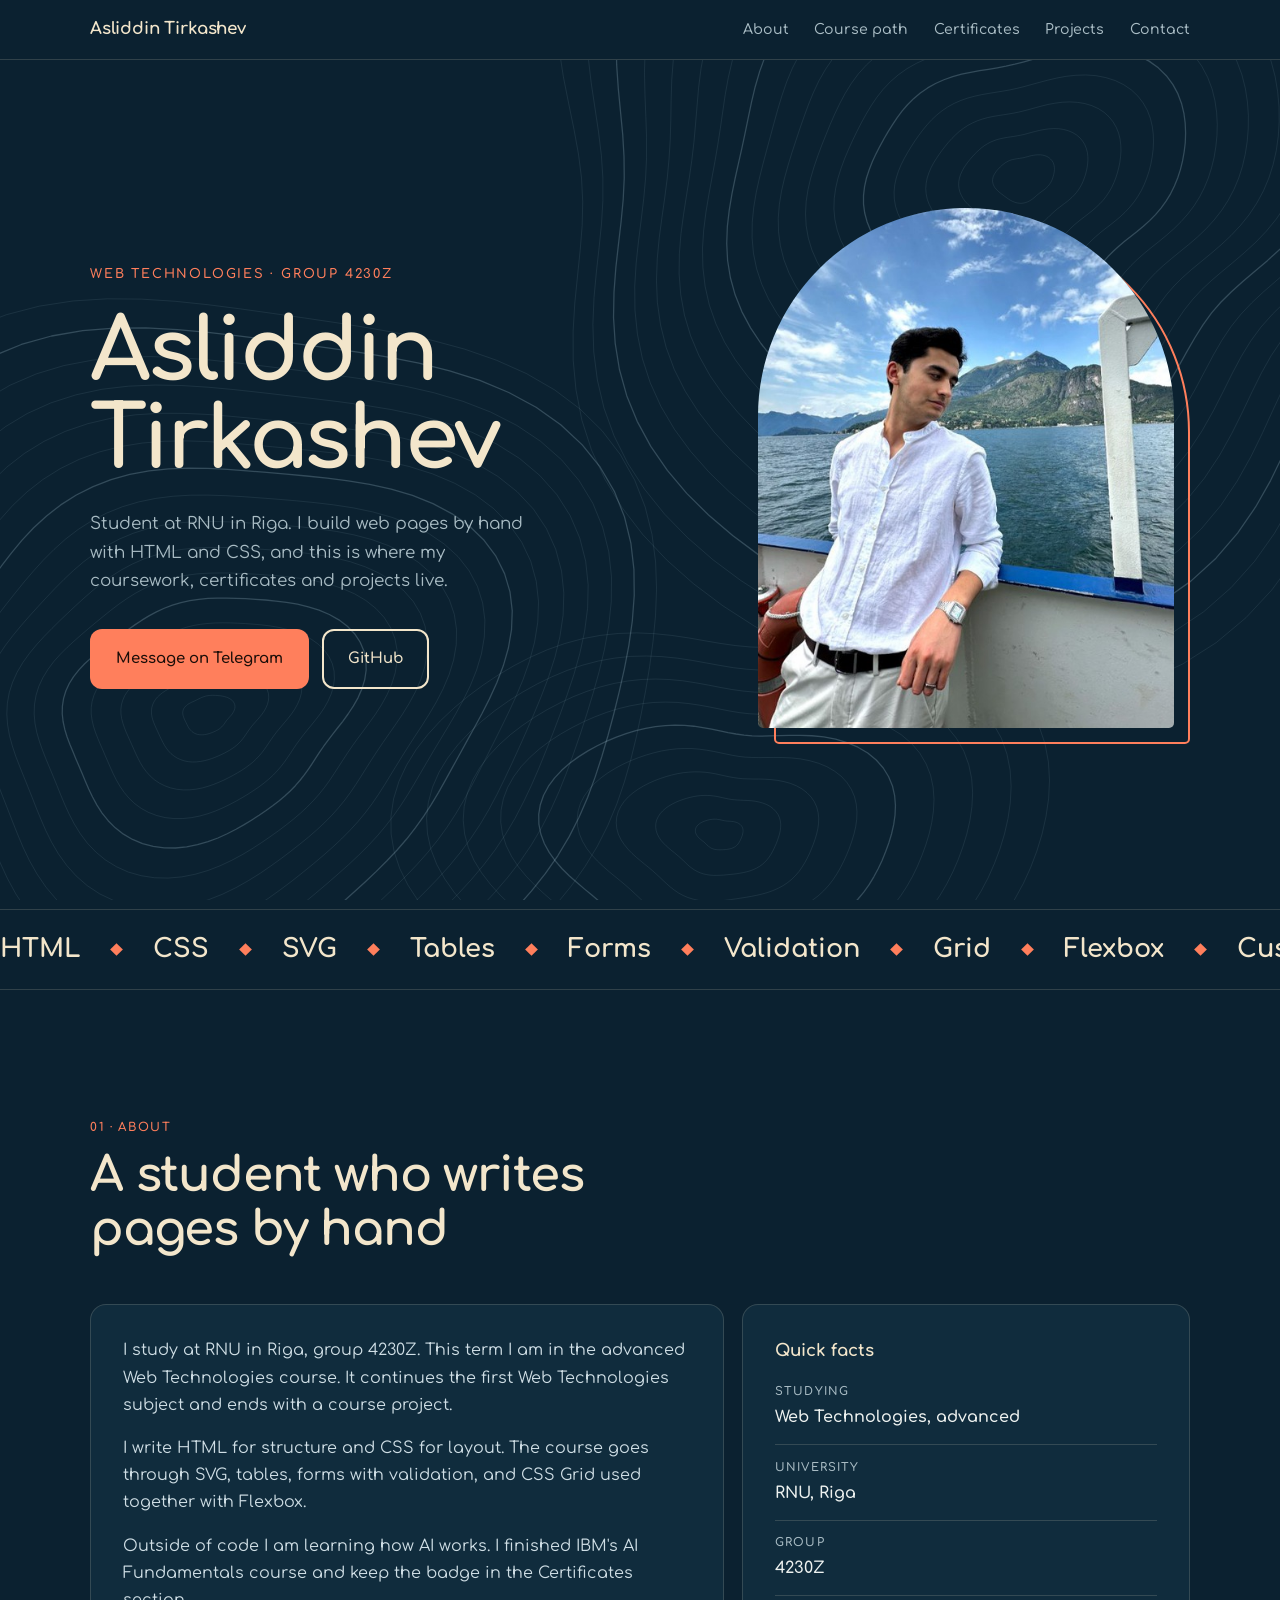
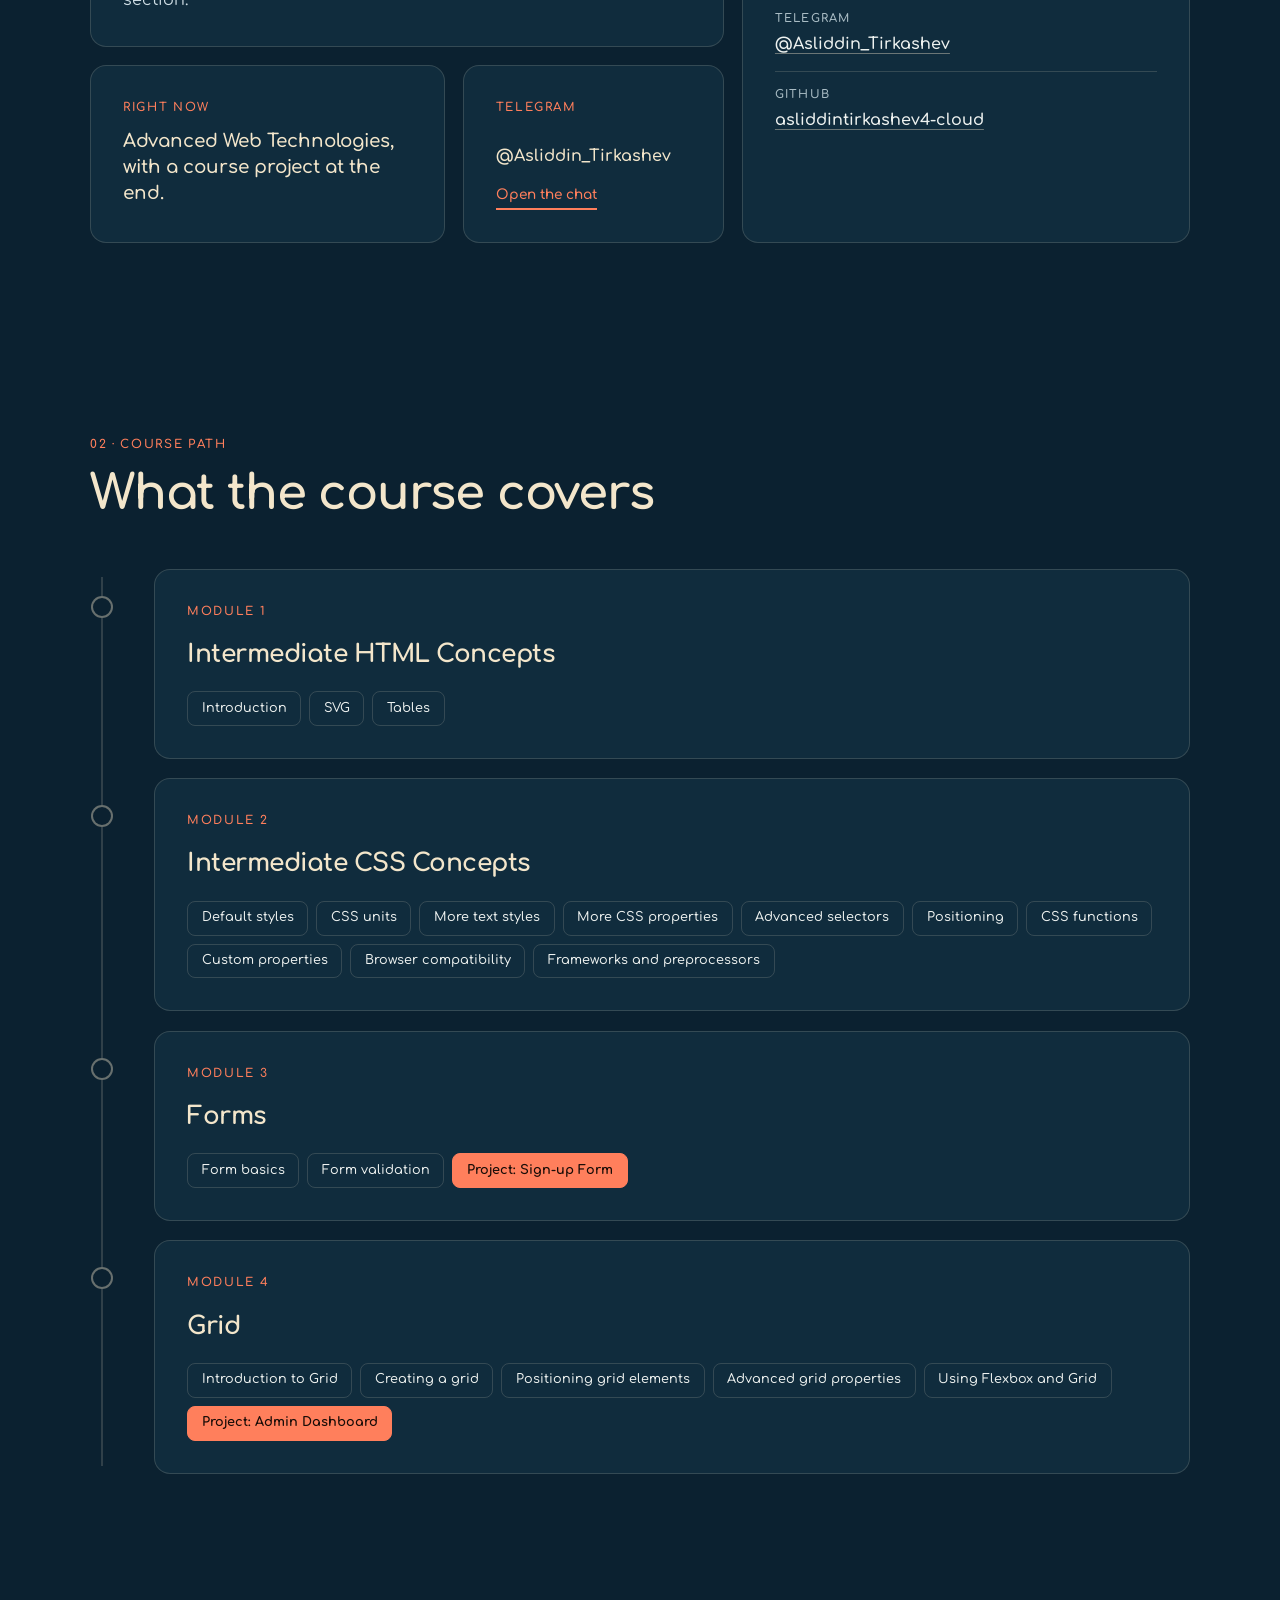
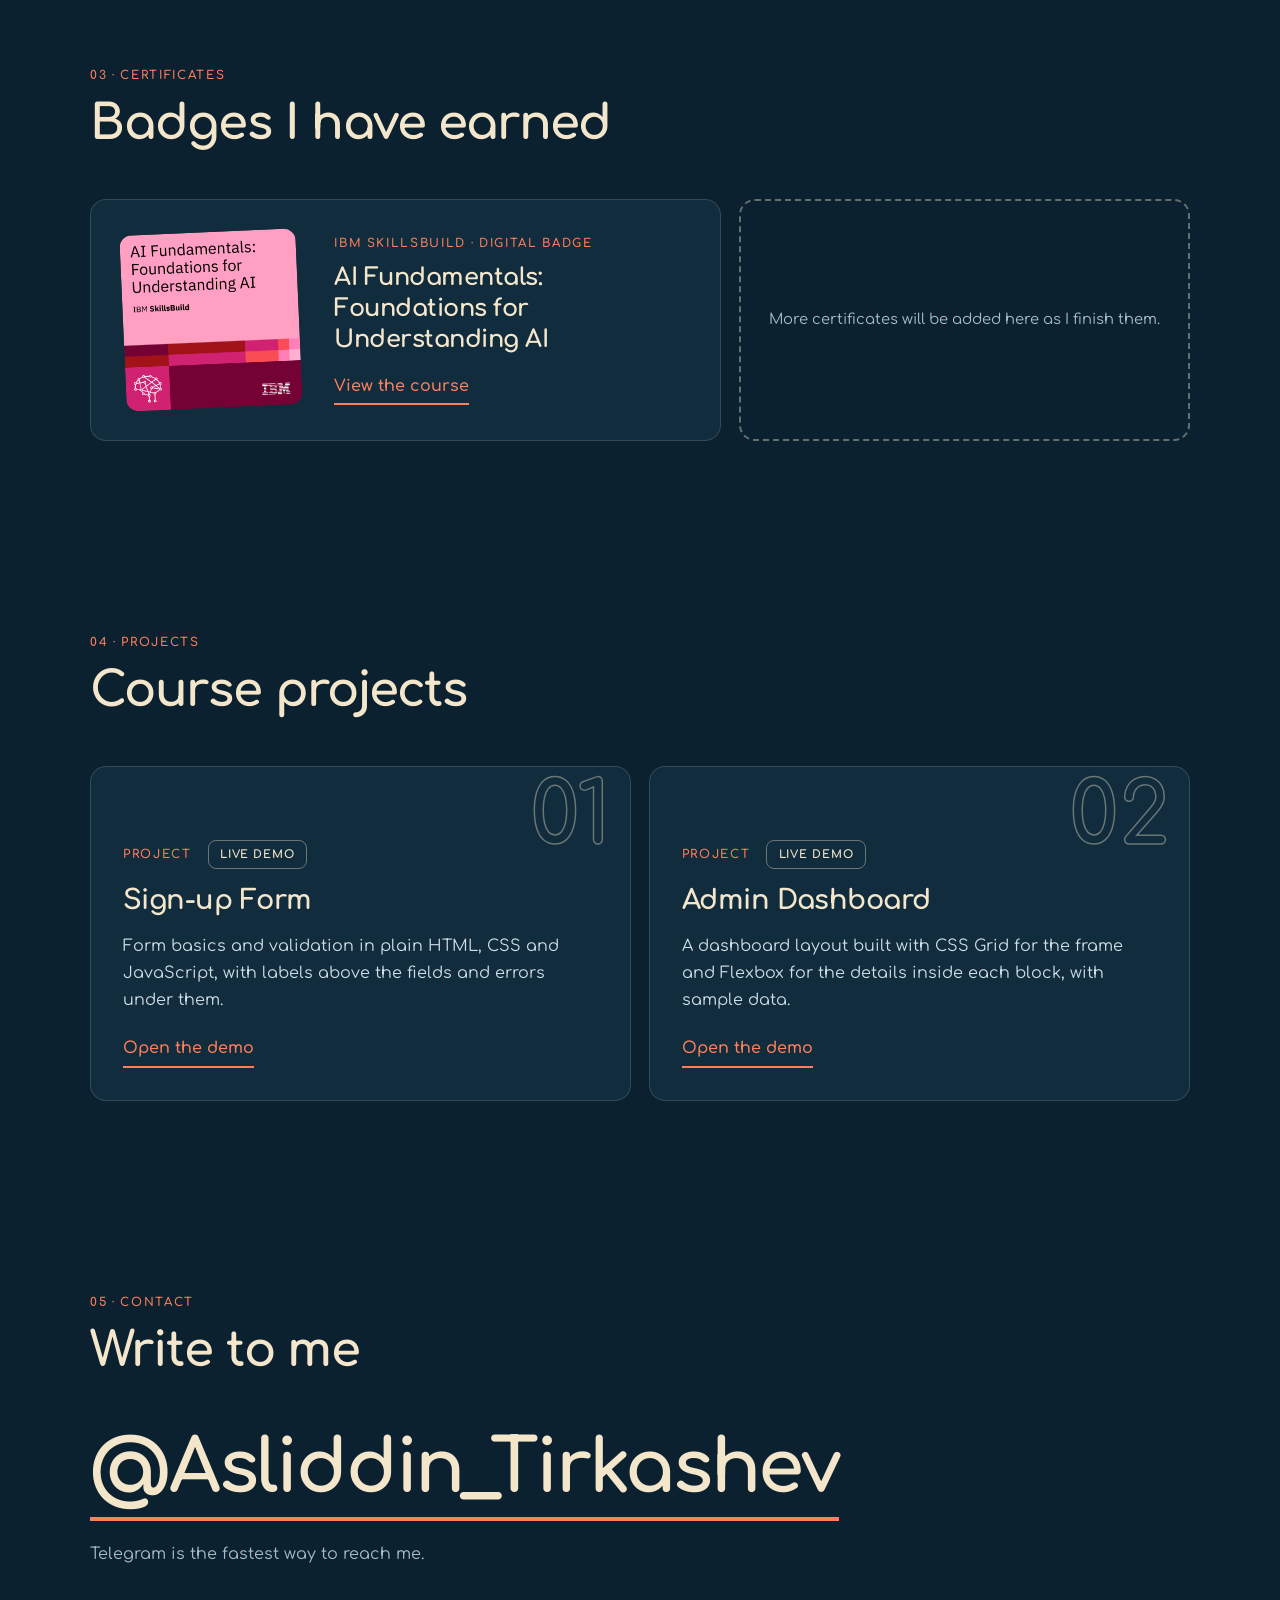
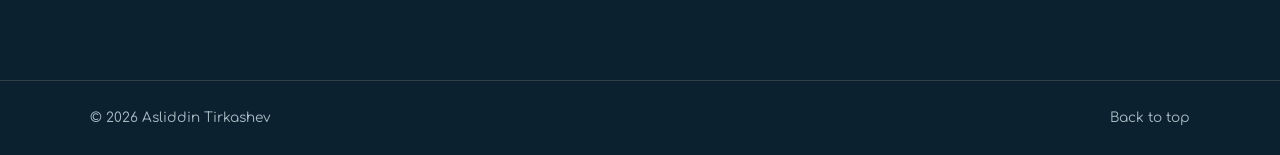
==== commit 10d38046: "Add Sign-up Form and Admin Dashboard projects" ====
--- a/index.html
+++ b/index.html
@@ -187,16 +187,18 @@
       <div class="projects">
         <article class="project card reveal">
           <span class="project__n" aria-hidden="true">01</span>
-          <div class="project__top"><p class="kicker">Project</p><span class="status">Planned</span></div>
+          <div class="project__top"><p class="kicker">Project</p><span class="status">Live demo</span></div>
           <h3>Sign-up Form</h3>
-          <p>Form basics and validation in plain HTML and CSS, with labels above the fields and errors under them.</p>
+          <p>Form basics and validation in plain HTML, CSS and JavaScript, with labels above the fields and errors under them.</p>
+          <a class="link" href="projects/sign-up-form/">Open the demo</a>
         </article>
 
         <article class="project card reveal" style="--d:1">
           <span class="project__n" aria-hidden="true">02</span>
-          <div class="project__top"><p class="kicker">Project</p><span class="status">Planned</span></div>
+          <div class="project__top"><p class="kicker">Project</p><span class="status">Live demo</span></div>
           <h3>Admin Dashboard</h3>
-          <p>A dashboard layout built with CSS Grid for the frame and Flexbox for the details inside each block.</p>
+          <p>A dashboard layout built with CSS Grid for the frame and Flexbox for the details inside each block, with sample data.</p>
+          <a class="link" href="projects/admin-dashboard/">Open the demo</a>
         </article>
       </div>
     </section>
--- a/style.css
+++ b/style.css
@@ -139,6 +139,7 @@
 .project__top .kicker { margin: 0; }
 .project h3 { margin-bottom: 0.6rem; font-size: clamp(1.3rem, 2.4vw, 1.7rem); letter-spacing: -0.02em; color: var(--sand); }
 .project > p { color: #cfdee5; }
+.project .link { margin-top: 1.3rem; }
 .status { padding: 0.25rem 0.7rem; border-radius: 8px; font-size: 0.7rem; font-weight: 700; letter-spacing: 0.08em; text-transform: uppercase; color: var(--sand); border: 1px solid var(--line-hi); }
 
 /* ===== contact ===== */
